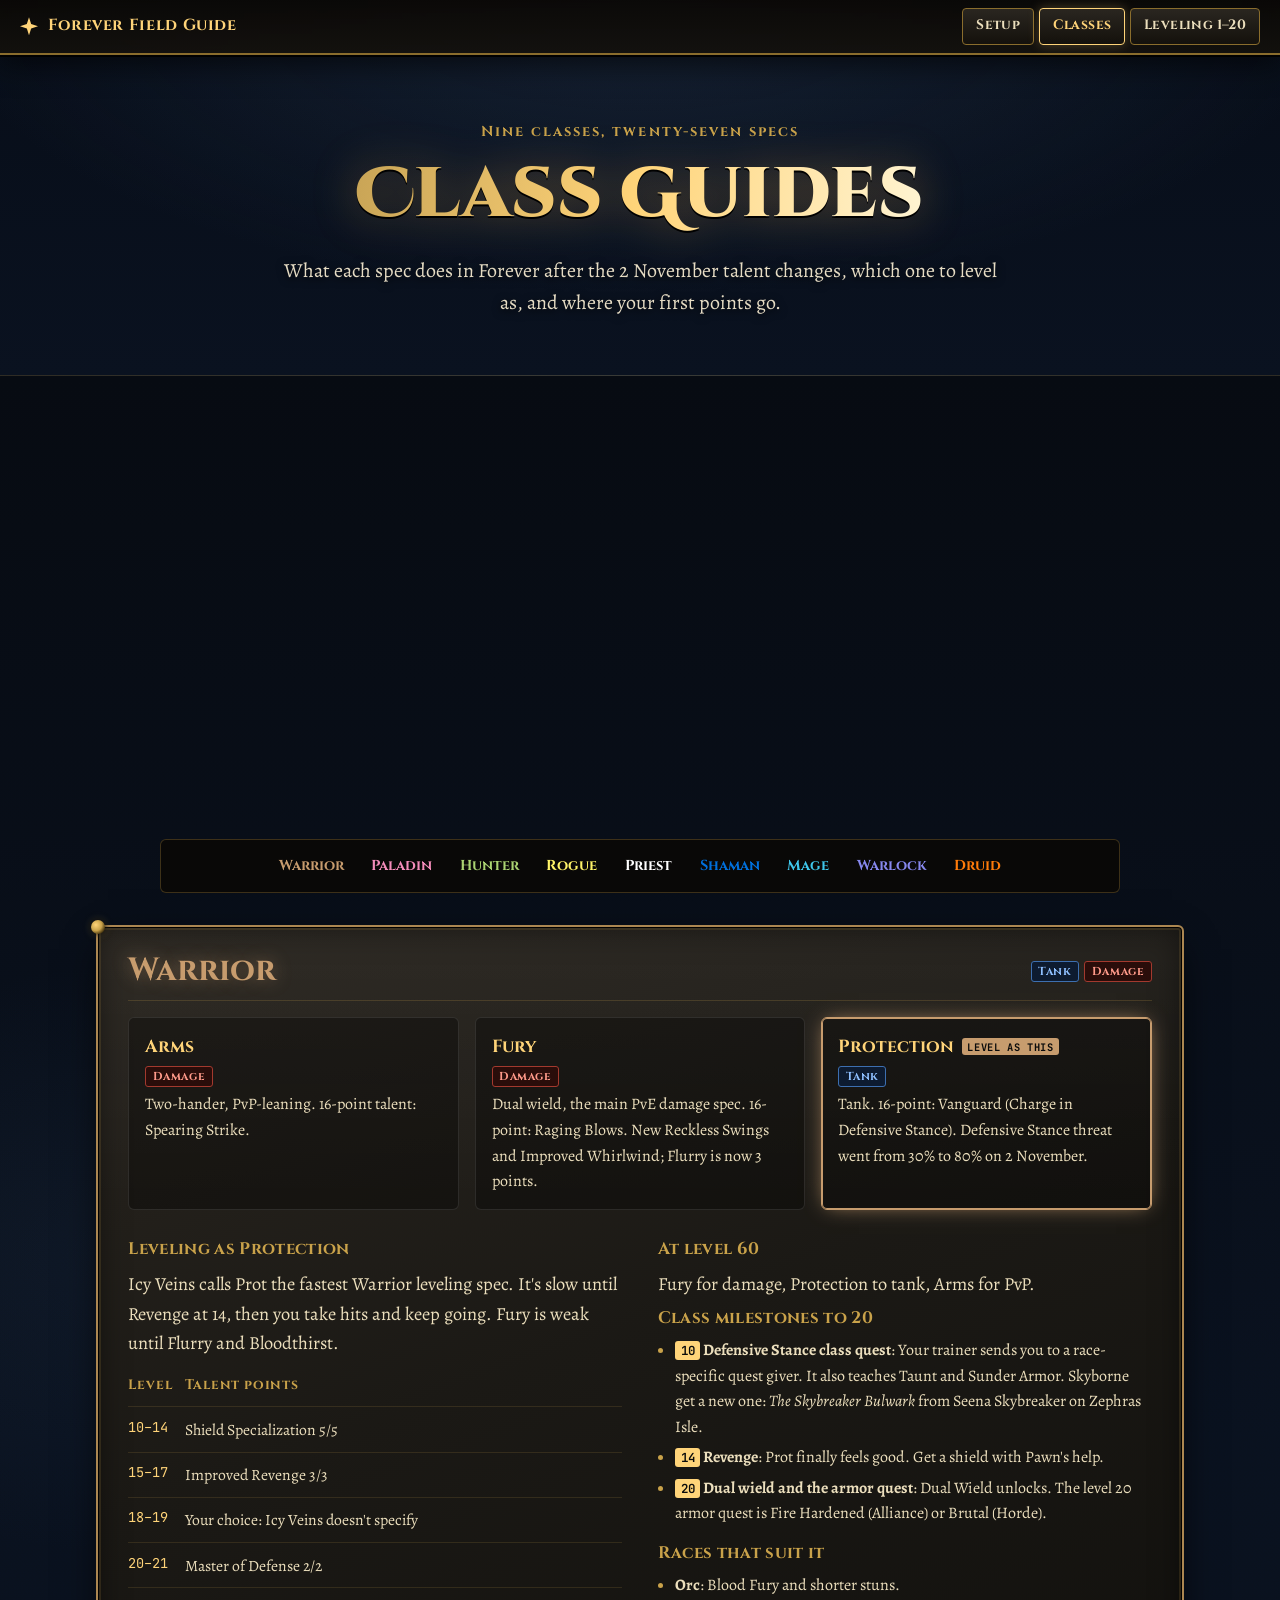
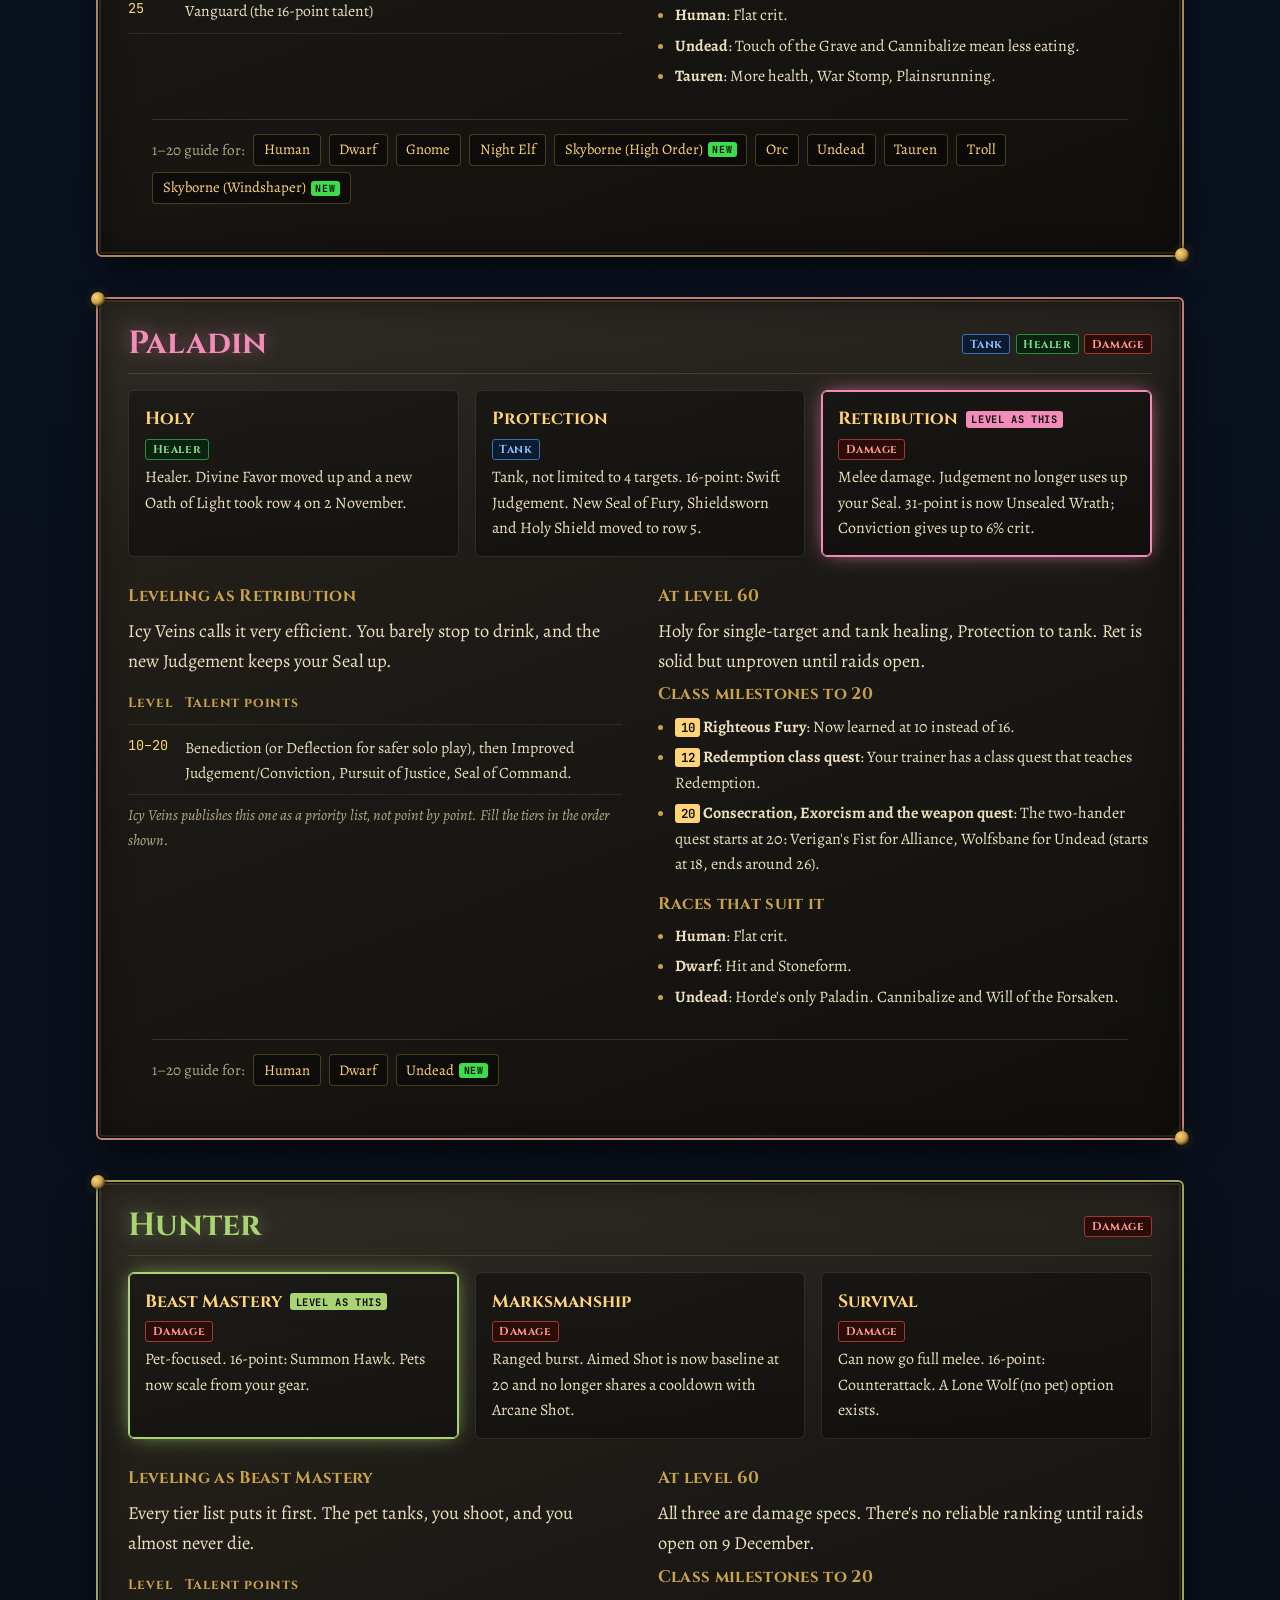
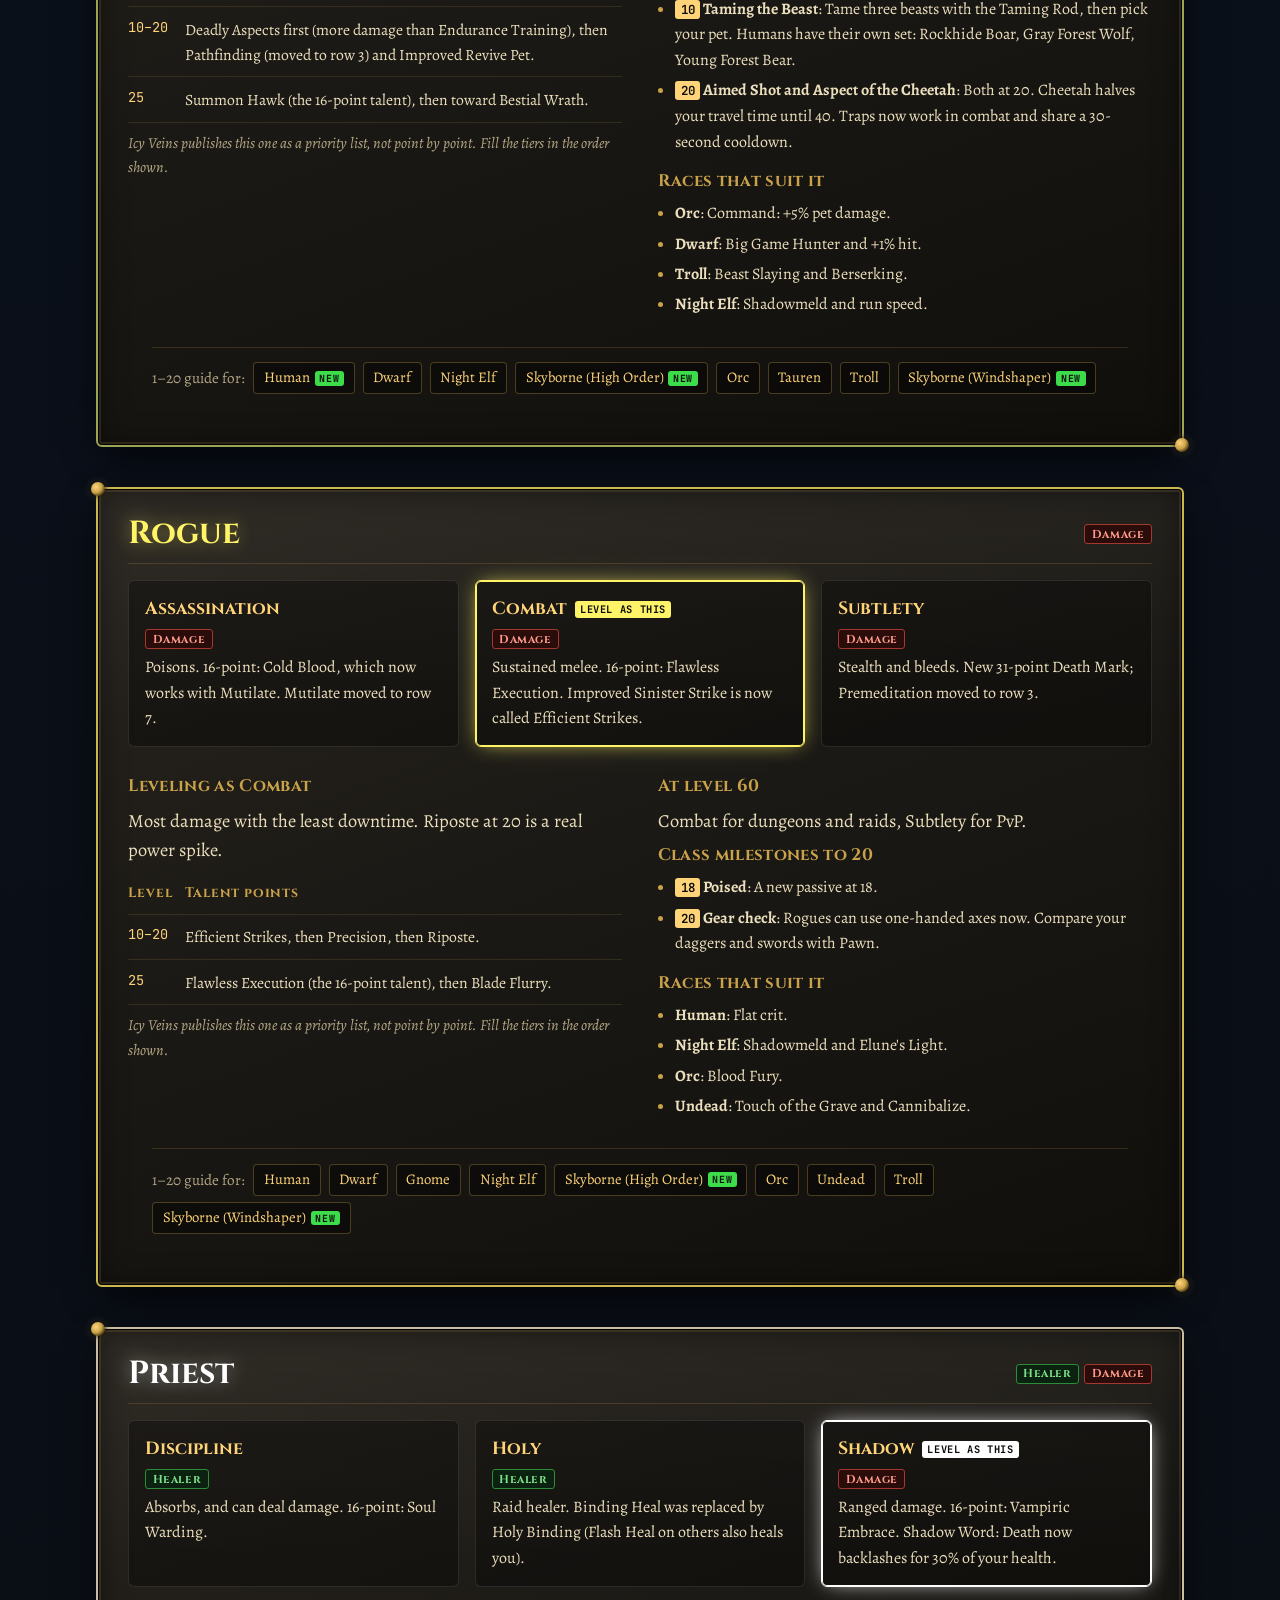
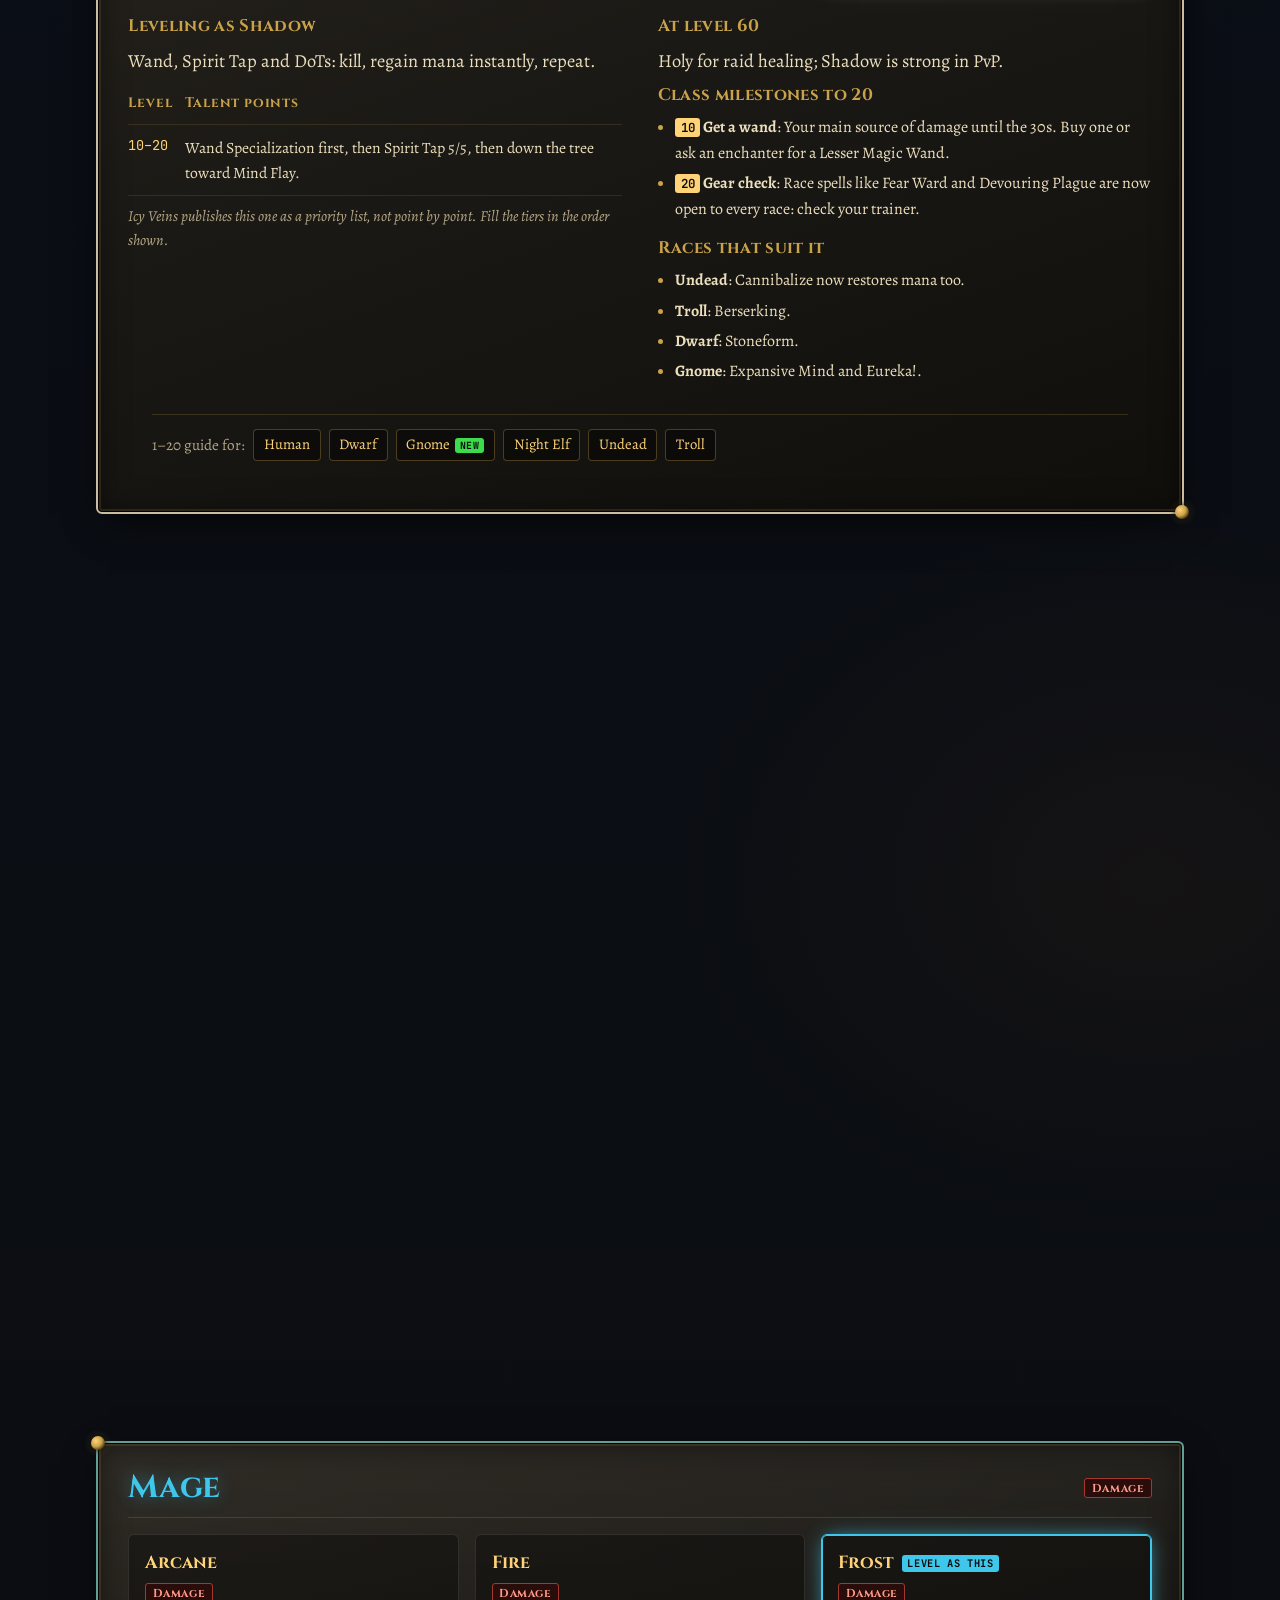
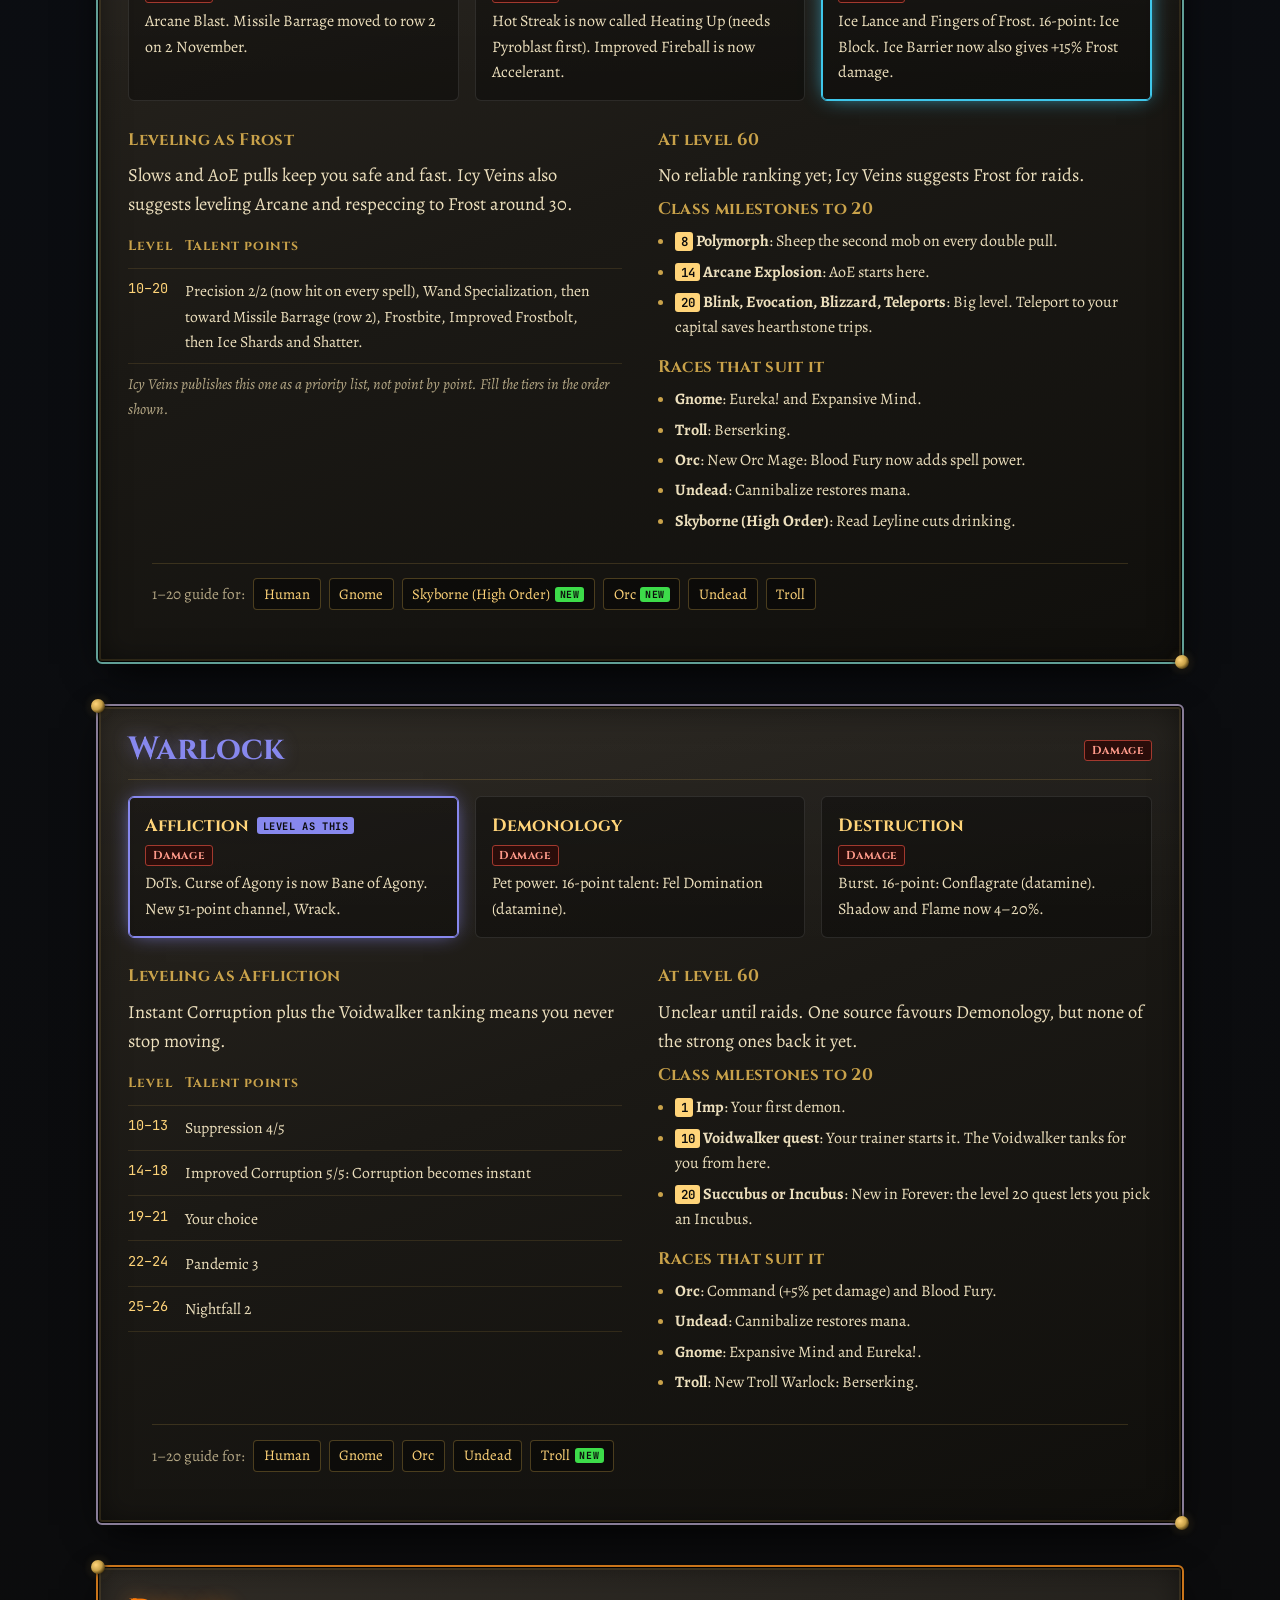
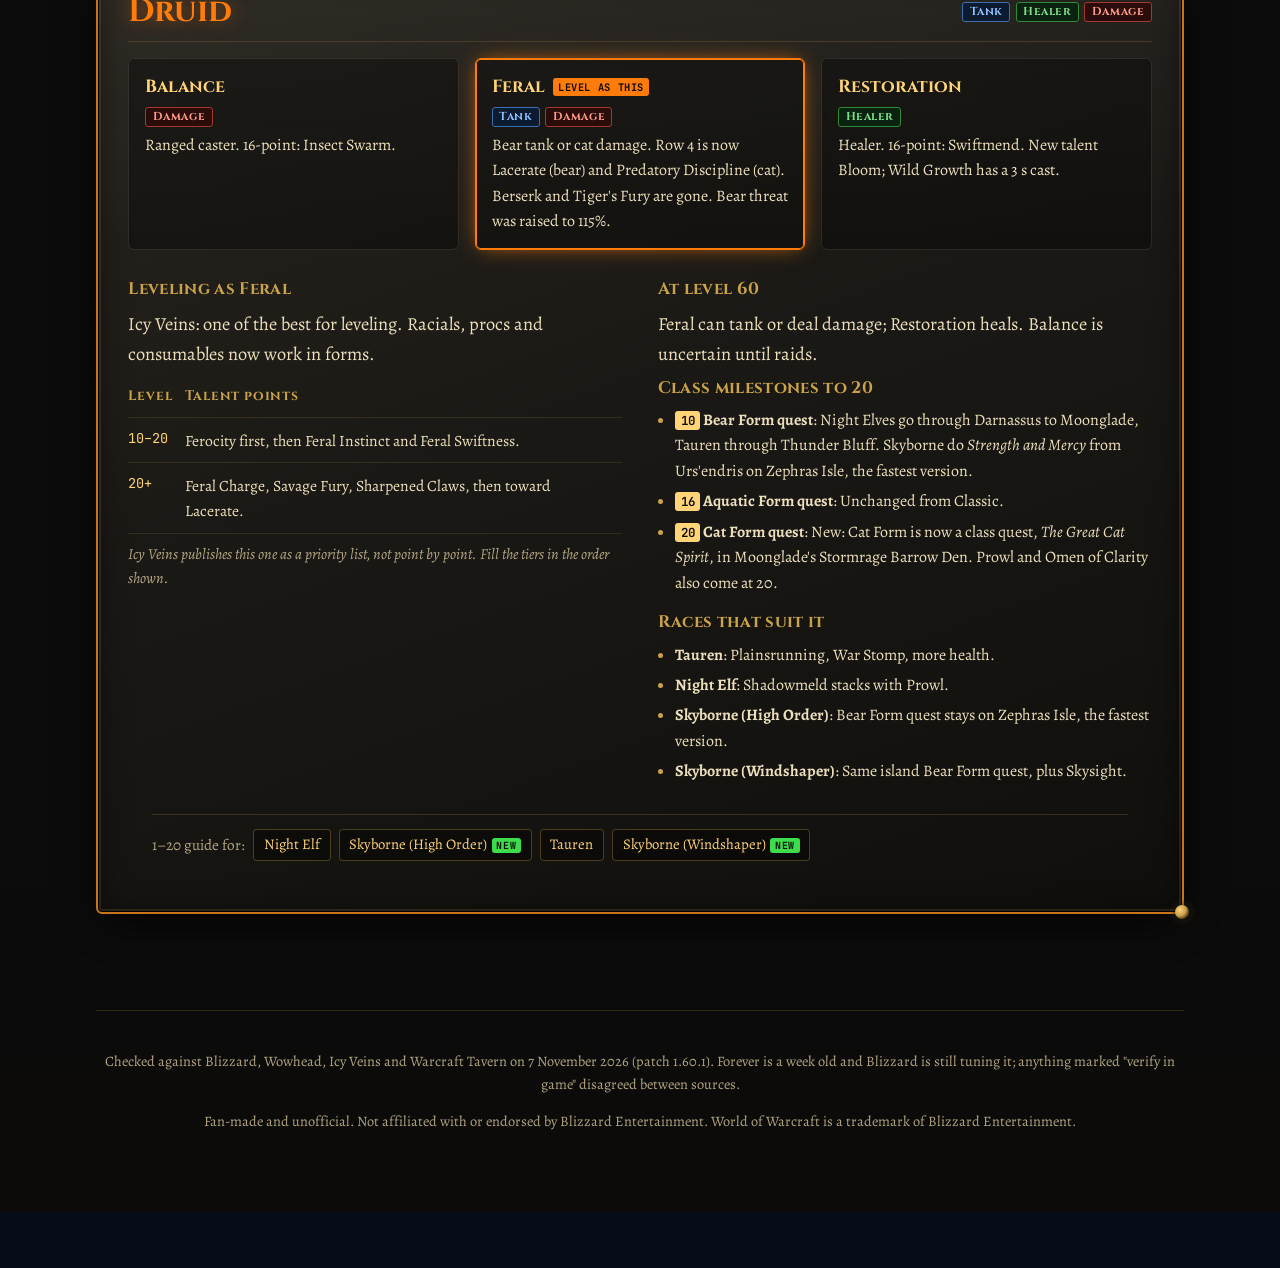
==== classes.html @ 2c43a82f "Add class guides and a 1-20 leveling guide for all 56 race/class combos classes.html: specs, roles, " ====
<!doctype html>
<html lang="en">
<head>
<meta charset="utf-8">
<meta name="viewport" content="width=device-width, initial-scale=1">
<title>Forever Class Guides</title>
<meta name="description" content="Every WoW Forever class: specs and roles, what to level as, talent points for 10-20, and the races that suit it.">
<meta name="theme-color" content="#0a1220">
<link rel="preconnect" href="https://fonts.googleapis.com">
<link rel="preconnect" href="https://fonts.gstatic.com" crossorigin>
<link href="https://fonts.googleapis.com/css2?family=Cinzel:wght@500;700;900&family=Cinzel+Decorative:wght@700;900&family=Alegreya:ital,wght@0,400;0,600;0,800;1,400&family=JetBrains+Mono:wght@400;600&display=swap" rel="stylesheet">
<link rel="stylesheet" href="style.css?v=202611072339">
<link rel="stylesheet" href="pages.css?v=202611072339">
<link rel="icon" href="data:image/svg+xml,%3Csvg xmlns='http://www.w3.org/2000/svg' viewBox='0 0 32 32'%3E%3Cpath d='M16 2l4 10 10 4-10 4-4 10-4-10-10-4 10-4z' fill='%23ffd479'/%3E%3C/svg%3E">
</head>
<body data-page="classes" class="subpage">
<a class="skip" href="#main">Skip to the guide</a>
<nav class="actionbar shown" aria-label="Pages">
  <a href="index.html" class="brand"><span class="brand-star" aria-hidden="true"></span><span class="brand-text">Forever Field Guide</span></a>
  <ul class="pagelinks">
    <li><a href="index.html">Setup</a></li>
    <li><a href="classes.html" aria-current="page">Classes</a></li>
    <li><a href="leveling.html">Leveling 1–20</a></li>
  </ul>
</nav>

<header class="pagehead">
  <p class="hero-kicker">Nine classes, twenty-seven specs</p>
  <h1 class="title"><span class="title-line">Class Guides</span></h1>
  <p class="lede">What each spec does in Forever after the 2 November talent changes, which one to level as, and where your first points go.</p>
</header>
<main id="main">
  <section class="chapter tight">
    <div class="frame explainer" data-reveal>
      <h2>How Forever talents work</h2>
      <ul>
        <li>Three trees, 51 points, first point at 10. The account-wide Legacy perk <strong>Talented</strong> can move that down to level 5 on alts.</li>
        <li>New: every tree has a fourth one-point "gold" talent in row 4, reached with your <strong>16th point</strong> in the tree, at level 25 if you go straight down. It sits alongside the classic 11, 21 and 31-point talents.</li>
        <li>Talents that only boosted a buff are now baseline: Improved Battle Shout, Divine Spirit, Blessing of Kings, Improved Mark of the Wild.</li>
        <li>Respec at your class trainer in a capital. Dual specialization opens at 40.</li>
        <li>Build guides dated before 4 November are stale: Lava Burst, Binding Heal, Piercing Ice, Berserk and Tiger's Fury are gone.</li>
      </ul>
    </div>
    <nav class="class-nav" aria-label="Classes"></nav>
    <div id="class-list"></div>
  </section>

  <footer>
    <p>Checked against Blizzard, Wowhead, Icy Veins and Warcraft Tavern on <span class="updated"></span>. Forever is a week old and Blizzard is still tuning it; anything marked "verify in game" disagreed between sources.</p>
    <p>Fan-made and unofficial. Not affiliated with or endorsed by Blizzard Entertainment. World of Warcraft is a trademark of Blizzard Entertainment.</p>
  </footer>
</main>
<div class="banner" role="status" aria-live="polite"><span class="banner-text"></span></div>
<div class="fct" aria-hidden="true"></div>
<script src="guide-data.js?v=202611072339"></script>
<script src="pages.js?v=202611072339"></script>
</body>
</html>
---- style.css ----
:root {
  --sky-top: #070d18;
  --sky-low: #12233a;
  --stone: #1b1915;
  --stone-hi: #2a2620;
  --stone-lo: #100f0c;
  --gold: #c9a24a;
  --gold-hi: #ffd479;
  --gold-dim: #8a6d2d;
  --parchment: #ecdfbd;
  --parchment-dim: #b3a684;
  --ember: #ff7a2f;
  --blood: #d8453a;
  --q-legendary: #ff8000;
  --q-epic: #b65cff;
  --q-rare: #3d9bff;
  --q-uncommon: #3ddc4a;
  --display: "Cinzel", "Trajan Pro", Georgia, serif;
  --deco: "Cinzel Decorative", "Cinzel", Georgia, serif;
  --serif: "Alegreya", Georgia, serif;
  --mono: "JetBrains Mono", Consolas, monospace;
  color-scheme: dark;
}

* { box-sizing: border-box; }
html { scroll-behavior: smooth; scroll-padding-top: 5rem; }
body {
  margin: 0;
  background: var(--sky-top);
  color: var(--parchment);
  font-family: var(--serif);
  font-size: 1.15rem;
  line-height: 1.6;
  -webkit-font-smoothing: antialiased;
  font-variant-ligatures: no-common-ligatures no-discretionary-ligatures;
  padding-bottom: 3.5rem; /* room for the XP bar */
}
/* faint stone texture over everything below the hero */
main {
  background:
    radial-gradient(900px 500px at 15% 10%, #2b3f5a33, transparent 60%),
    radial-gradient(800px 600px at 90% 60%, #5a3a1a22, transparent 60%),
    linear-gradient(180deg, #070b12 0%, #0a1220 12%, #0a0f18 40%, #0c0b0a 100%);
  position: relative;
}
main::before {
  content: ""; position: absolute; inset: 0; pointer-events: none; opacity: .5;
  background-image: url("data:image/svg+xml,%3Csvg xmlns='http://www.w3.org/2000/svg' width='160' height='160'%3E%3Cfilter id='n'%3E%3CfeTurbulence type='fractalNoise' baseFrequency='.9' numOctaves='2' stitchTiles='stitch'/%3E%3CfeColorMatrix values='0 0 0 0 0  0 0 0 0 0  0 0 0 0 0  0 0 0 .06 0'/%3E%3C/filter%3E%3Crect width='160' height='160' filter='url(%23n)'/%3E%3C/svg%3E");
}

a { color: var(--gold-hi); text-underline-offset: 3px; }
a:hover { color: #fff1c2; }
:focus-visible { outline: 2px solid var(--gold-hi); outline-offset: 3px; border-radius: 3px; }
.skip { position: absolute; left: -999px; top: 0; background: var(--gold-hi); color: #000; padding: .5rem 1rem; z-index: 100; }
.skip:focus { left: 1rem; top: 1rem; }

code {
  font-family: var(--mono); font-size: .82em;
  background: #00000055; color: var(--gold-hi);
  border: 1px solid #c9a24a33;
  padding: .06em .38em; border-radius: 3px;
}

/* ---------- Ornate frame (stone panel, gold trim, corner studs) ---------- */
.frame {
  position: relative;
  background:
    linear-gradient(180deg, #ffffff08, transparent 30%),
    linear-gradient(160deg, var(--stone-hi), var(--stone) 45%, var(--stone-lo));
  border: 2px solid var(--gold-dim);
  border-radius: 6px;
  box-shadow:
    inset 0 0 0 1px #000,
    inset 0 0 0 3px #c9a24a26,
    inset 0 2px 30px #00000080,
    0 12px 40px -12px #000;
}
.frame::before, .frame::after {
  content: ""; position: absolute; width: 14px; height: 14px; pointer-events: none;
  background: radial-gradient(circle at 35% 35%, var(--gold-hi), var(--gold) 45%, #4a3810 75%);
  border-radius: 50%;
  box-shadow: 0 0 6px #000, 0 0 10px #ffd47944;
}
.frame::before { top: -7px; left: -7px; }
.frame::after { bottom: -7px; right: -7px; }

/* ---------- Action bar ---------- */
.actionbar {
  position: fixed; top: 0; left: 0; right: 0; z-index: 50;
  display: flex; align-items: center; justify-content: space-between; gap: 1rem;
  padding: .5rem 1.25rem;
  background: linear-gradient(180deg, #0a0806f0, #14110ce6);
  border-bottom: 2px solid var(--gold-dim);
  box-shadow: 0 2px 0 #000, 0 8px 30px #000a;
  backdrop-filter: blur(6px);
  transform: translateY(-110%);
  transition: transform .45s cubic-bezier(.2,.8,.2,1);
}
.actionbar.shown { transform: none; }
.brand { display: flex; align-items: center; gap: .6rem; text-decoration: none; color: var(--gold-hi); font-family: var(--display); font-weight: 700; letter-spacing: .04em; font-size: 1rem; }
.brand-star { width: 18px; height: 18px; background: var(--gold-hi); clip-path: polygon(50% 0, 62% 38%, 100% 50%, 62% 62%, 50% 100%, 38% 62%, 0 50%, 38% 38%); animation: spin 8s linear infinite; filter: drop-shadow(0 0 6px var(--gold-hi)); }
.actionbar ol { display: flex; gap: .35rem; list-style: none; margin: 0; padding: 0; }
.actionbar li a {
  position: relative; display: flex; flex-direction: column; align-items: center; justify-content: flex-end;
  width: 4.4rem; height: 2.9rem; padding-bottom: .3rem;
  text-decoration: none; color: var(--parchment); font-family: var(--display); font-size: .7rem; font-weight: 700; letter-spacing: .03em;
  background: radial-gradient(circle at 50% 30%, #3a332a, #15120e 75%);
  border: 1px solid #000; outline: 1px solid var(--gold-dim); outline-offset: -3px;
  border-radius: 4px;
  box-shadow: inset 0 0 12px #000;
  transition: transform .12s, box-shadow .2s, color .2s;
}
.actionbar li a kbd { position: absolute; top: 2px; right: 5px; font: 600 .7rem var(--mono); color: #fff; text-shadow: 0 0 3px #000, 0 0 3px #000; }
.actionbar li a:hover { color: var(--gold-hi); box-shadow: inset 0 0 12px #000, 0 0 12px #ffd47966; }
.actionbar li a:active { transform: scale(.94); }
.actionbar li a.active { color: var(--gold-hi); outline-color: var(--gold-hi); box-shadow: inset 0 0 14px #ffd47944, 0 0 14px #ffd47955; }
.actionbar li a.pressed { animation: press .35s; }
@keyframes press { 0% { box-shadow: inset 0 0 30px #ffd479cc, 0 0 20px #ffd479; } 100% { box-shadow: inset 0 0 12px #000; } }

/* ---------- Hero ---------- */
.hero {
  position: relative; min-height: 100vh; overflow: hidden;
  display: grid; place-items: center;
  padding: 6rem 1.5rem 9rem;
  background: linear-gradient(180deg, var(--sky-top) 0%, #0d1a2e 45%, var(--sky-low) 75%, #1d2a3a 100%);
  isolation: isolate;
}
.sky { position: absolute; inset: 0; width: 100%; height: 100%; z-index: -3; }
.ridge { position: absolute; left: -2%; width: 104%; bottom: 0; z-index: -2; will-change: transform; }
.ridge-far { height: 42vh; fill: #16253a; }
.ridge-mid { height: 32vh; fill: #0f1a2a; }
.ridge-near { height: 20vh; fill: #070b12; }
.mist {
  position: absolute; left: -50%; width: 200%; height: 22vh; z-index: -2; pointer-events: none;
  background: radial-gradient(ellipse at center, #9fb6d022 0%, transparent 65%);
  filter: blur(8px);
}
.mist-a { bottom: 18vh; animation: drift 38s linear infinite; }
.mist-b { bottom: 8vh; opacity: .8; animation: drift 55s linear infinite reverse; }
@keyframes drift { from { transform: translateX(-12%); } to { transform: translateX(12%); } }

.hero-inner { width: min(46rem, 100%); position: relative; z-index: 1; }
.hero-kicker {
  font-family: var(--display); font-weight: 700; letter-spacing: .14em; font-size: .9rem;
  color: var(--gold); margin: 0 0 1rem; text-align: center;
  animation: rise 1s .1s both;
}
.title {
  font-variant-ligatures: none;
  font-family: var(--deco); font-weight: 900;
  font-size: clamp(2.6rem, 7.2vw, 5.2rem); line-height: 1.02; text-align: center;
  margin: 0 0 1.5rem;
  letter-spacing: .01em;
}
.title-line {
  display: block;
  background: linear-gradient(100deg, #8a6d2d 0%, #ffd479 20%, #fff6d8 30%, #ffd479 40%, #c9a24a 60%, #ffd479 80%, #8a6d2d 100%);
  background-size: 250% 100%;
  -webkit-background-clip: text; background-clip: text; color: transparent;
  filter: drop-shadow(0 2px 0 #000) drop-shadow(0 0 22px #ffb84a55);
  animation: rise 1.1s cubic-bezier(.2,.8,.2,1) both, shimmer 6s 1.2s linear infinite;
}
.title-line + .title-line { animation-delay: .25s, 1.45s; font-size: .62em; margin-top: .3em; }
@keyframes shimmer { from { background-position: 100% 0; } to { background-position: -150% 0; } }
@keyframes rise { from { opacity: 0; transform: translateY(24px); filter: blur(6px); } to { opacity: 1; transform: none; } }

.lede { font-size: 1.25rem; text-align: center; margin: 0 auto 2.25rem; max-width: 36em; color: #e6dcc4; text-shadow: 0 2px 8px #000; animation: rise 1s .5s both; }
.fineprint { font-size: .92rem; color: var(--parchment-dim); text-align: center; margin-top: 1.25rem; text-shadow: 0 1px 4px #000; animation: rise 1s .9s both; }

/* chat frame console */
.chatframe {
  padding: 0 0 .5rem; animation: rise 1s .7s both;
  background: linear-gradient(180deg, #000000cc, #0a0806e6);
  backdrop-filter: blur(3px);
}
.chat-tabs { display: flex; gap: 2px; padding: 0 .75rem; transform: translateY(-100%); position: absolute; top: 0; left: 0; }
.chat-tab {
  font-family: var(--display); font-weight: 700; font-size: .8rem; color: var(--parchment-dim);
  padding: .3rem .9rem; background: #120f0bdd; border: 1px solid var(--gold-dim); border-bottom: 0; border-radius: 6px 6px 0 0;
}
.chat-tab.active { color: var(--gold-hi); background: #1e1a14; }
.chat-hint { margin: 0; padding: .7rem 1.1rem .4rem; font-size: .9rem; color: #9fd0ff; font-style: italic; }
.lines { list-style: none; margin: 0; padding: 0 0 .25rem; }
.line {
  position: relative; display: flex; justify-content: flex-start; align-items: center; gap: .5rem;
  width: 100%; text-align: left; cursor: pointer;
  background: transparent; border: 0; color: #ffe7a8;
  font: .93rem/1.35 var(--mono); padding: .33rem 1.1rem;
  transition: background .15s, color .15s, padding-left .2s;
}
.line::before { content: "[Console]:"; color: #ff9a4a; }
.line::after { content: "click to copy"; margin-left: auto; font-size: .72rem; color: var(--parchment-dim); opacity: 0; transition: opacity .15s; white-space: nowrap; }
.line:hover, .line:focus-visible { background: linear-gradient(90deg, #ffd47922, transparent); padding-left: 1.4rem; }
.line:hover::after, .line:focus-visible::after { opacity: 1; }
.line.done { color: var(--q-uncommon); }
.line.done::after { content: "✓ copied"; color: var(--q-uncommon); opacity: 1; }

.scroll-cue { position: absolute; bottom: 4.5rem; left: 50%; transform: translateX(-50%); width: 28px; height: 44px; border: 2px solid var(--gold); border-radius: 14px; z-index: 2; }
.scroll-cue span { position: absolute; top: 8px; left: 50%; width: 4px; height: 8px; margin-left: -2px; border-radius: 2px; background: var(--gold-hi); animation: cue 1.6s infinite; }
@keyframes cue { 0% { opacity: 0; transform: translateY(0); } 40% { opacity: 1; } 100% { opacity: 0; transform: translateY(14px); } }

/* ---------- Chapters ---------- */
.chapter { width: min(68rem, 100% - 3rem); margin: 0 auto; padding: 7rem 0 0; position: relative; }
.chapter-head { text-align: center; margin-bottom: 3rem; }
.chapter-num {
  font-family: var(--deco); font-weight: 900; font-size: 1.2rem; color: var(--gold);
  margin: 0 auto .5rem; width: 3.2rem; height: 3.2rem; display: grid; place-items: center;
  position: relative; isolation: isolate; line-height: 1;
}
.chapter-num::before {
  content: ""; position: absolute; inset: 0; z-index: -1; transform: rotate(45deg);
  border: 2px solid var(--gold-dim); background: #0d0b08;
  box-shadow: 0 0 20px #ffd47922, inset 0 0 10px #000;
}
.chapter h2 {
  font-family: var(--display); font-weight: 900; font-size: clamp(2rem, 4.5vw, 3.1rem); line-height: 1.1;
  margin: 1.4rem 0 .75rem;
  background: linear-gradient(180deg, #fff3c9, var(--gold-hi) 45%, var(--gold) 100%);
  -webkit-background-clip: text; background-clip: text; color: transparent;
  filter: drop-shadow(0 2px 0 #000) drop-shadow(0 0 16px #ffb84a40);
}
.chapter h2::after { /* ornamental divider */
  content: ""; display: block; margin: .9rem auto 0; width: min(26rem, 80%); height: 14px;
  background:
    radial-gradient(circle, var(--gold-hi) 0 3px, transparent 4px) center/14px 14px no-repeat,
    linear-gradient(90deg, transparent, var(--gold) 40%, transparent 50%, var(--gold) 60%, transparent) center/100% 1px no-repeat;
  -webkit-text-fill-color: initial;
}
.chapter-sub { max-width: 40em; margin: 0 auto; color: var(--parchment-dim); font-size: 1.1rem; }

h3 { font-family: var(--display); font-weight: 700; letter-spacing: .02em; }

/* Scroll reveal */
[data-reveal] { opacity: 0; transform: translateY(30px) scale(.98); transition: opacity .7s ease, transform .7s cubic-bezier(.2,.8,.2,1); }
[data-reveal].in { opacity: 1; transform: none; }

/* ---------- Quest log ---------- */
.questlog { list-style: none; padding: 0; margin: 0 auto; max-width: 52rem; display: grid; gap: 1.75rem; }
.quest { padding: 1.6rem 1.9rem 1.5rem; }
.quest h3 { display: flex; align-items: center; gap: .8rem; font-size: 1.35rem; margin: 0 0 .6rem; color: var(--gold-hi); text-shadow: 0 0 12px #ffd47955; }
.q-mark {
  flex: none; width: 2rem; height: 2rem; display: grid; place-items: center;
  font-family: var(--deco); font-weight: 900; font-size: 1.5rem; color: #ffde3b;
  text-shadow: 0 0 2px #000, 0 0 12px #ffde3b, 0 2px 0 #7a5a00;
  animation: bob 2.4s ease-in-out infinite;
}
.q-mark.optional { color: #9fd0ff; text-shadow: 0 0 2px #000, 0 0 12px #6fb7ff; }
@keyframes bob { 0%, 100% { transform: translateY(0); } 50% { transform: translateY(-4px); } }
.quest p { margin: .5rem 0; max-width: 46em; }
.reward { margin-top: 1rem !important; font-family: var(--display); font-weight: 700; font-size: .95rem; color: var(--parchment-dim); }
.reward span { color: var(--q-uncommon); font-family: var(--serif); font-weight: 600; font-size: 1.05rem; text-shadow: 0 0 10px #3ddc4a55; }

table { width: 100%; border-collapse: collapse; margin: 1rem 0; font-size: 1rem; }
th, td { text-align: left; vertical-align: top; padding: .6rem .8rem .6rem 0; border-bottom: 1px solid #c9a24a26; }
thead th { font-family: var(--display); font-size: .85rem; letter-spacing: .06em; color: var(--gold); }
tbody tr { transition: background .2s; }
tbody tr:hover { background: linear-gradient(90deg, #ffd4790f, transparent); }
.cvars td:first-child { white-space: nowrap; width: 1%; padding-right: 1.4rem; }

.dials { display: flex; flex-wrap: wrap; gap: 1rem; margin: 1rem 0; }
.dials div { flex: 1 1 8rem; display: flex; flex-direction: column-reverse; align-items: center; padding: .9rem 1rem; background: #00000055; border: 1px solid #c9a24a44; border-radius: 6px; }
.dials dt { font-family: var(--display); font-size: .85rem; color: var(--parchment-dim); letter-spacing: .05em; }
.dials dd { margin: 0; display: flex; align-items: center; gap: .5rem; font-family: var(--display); font-weight: 900; font-size: 1.9rem; color: var(--gold-hi); text-shadow: 0 0 14px #ffd47977; }
.gem { width: .7rem; height: .7rem; transform: rotate(45deg); background: linear-gradient(135deg, #b8f0ff, #3d9bff 60%, #123a7a); box-shadow: 0 0 10px #3d9bff; }

/* ---------- Cursed items ---------- */
.cursed { display: grid; grid-template-columns: repeat(auto-fit, minmax(15rem, 1fr)); gap: 1.5rem; }
.curse { padding: 1.4rem 1.5rem; border-color: #6b2018; }
.curse::before, .curse::after { background: radial-gradient(circle at 35% 35%, #ff9a7a, var(--blood) 45%, #3a0a06 75%); box-shadow: 0 0 10px #d8453a88; }
.curse h3 { margin: 0 0 .5rem; color: #ff6a55; font-size: 1.2rem; text-shadow: 0 0 14px #d8453a88; display: flex; align-items: center; gap: .55rem; }
.curse h3::before { content: "✕"; font-family: var(--mono); font-size: .9em; color: #fff; background: var(--blood); width: 1.5rem; height: 1.5rem; display: grid; place-items: center; border-radius: 50%; box-shadow: 0 0 12px var(--blood); flex: none; }
.curse p { margin: 0; font-size: 1.02rem; }
.curse:hover { animation: curse-shake .4s; box-shadow: inset 0 0 0 1px #000, inset 0 0 30px #d8453a33, 0 0 30px #d8453a44; }
@keyframes curse-shake { 0%,100% { transform: none; } 25% { transform: translateX(-3px) rotate(-.4deg); } 75% { transform: translateX(3px) rotate(.4deg); } }

/* ---------- Quest book checklist ---------- */
.questbook { max-width: 52rem; margin: 0 auto; padding: 1.5rem 1.9rem 1rem; background: linear-gradient(180deg, #e9dab3, #d9c597 60%, #c9b07a); color: #2b1d0c; border-color: #6b4f1a; }
.questbook::before, .questbook::after { background: radial-gradient(circle at 35% 35%, #fff2c0, #a37a2a 55%, #3a2a08 80%); }
.questbook code { background: #2b1d0c14; color: #5a2a00; border-color: #6b4f1a55; }
.questbook-head { display: flex; justify-content: space-between; align-items: baseline; flex-wrap: wrap; gap: .5rem; border-bottom: 2px solid #6b4f1a55; padding-bottom: .6rem; }
.questbook-head h3 { margin: 0; font-size: 1.35rem; color: #4a2a00; }
.tally { margin: 0; font-family: var(--display); font-weight: 700; color: #6b4f1a; }
.tally-n { display: inline-block; color: #2a6a10; font-size: 1.25rem; }
.tally-n.bump { animation: bump .45s; }
@keyframes bump { 40% { transform: scale(1.5); color: #0a8a00; } }
.checklist { list-style: none; padding: 0; margin: .25rem 0 0; }
.checklist li { border-bottom: 1px dashed #6b4f1a44; }
.checklist li:last-child { border-bottom: 0; }
.checklist label { display: flex; gap: .9rem; align-items: flex-start; padding: .75rem 0; cursor: pointer; }
.checklist input {
  appearance: none; flex: none; width: 1.35rem; height: 1.35rem; margin-top: .22rem;
  border: 2px solid #6b4f1a; border-radius: 3px; background: #fff8e044; cursor: pointer; display: grid; place-items: center;
  transition: transform .15s;
}
.checklist input:hover { transform: scale(1.1); }
.checklist input:checked { background: #2a6a10; border-color: #2a6a10; animation: pop .35s; }
.checklist input:checked::after { content: ""; width: .35rem; height: .7rem; border: solid #fff; border-width: 0 3px 3px 0; transform: translateY(-1px) rotate(45deg); }
.checklist input:checked + span { color: #6b5a3a; text-decoration: line-through; text-decoration-color: #6b4f1a88; }
@keyframes pop { 50% { transform: scale(1.35); } }

/* ---------- Loot cards (item tooltips) ---------- */
.loot { display: grid; grid-template-columns: repeat(auto-fill, minmax(17rem, 1fr)); gap: 1.4rem; perspective: 900px; }
.item {
  --q: var(--q-uncommon);
  position: relative; padding: 1.1rem 1.25rem 1rem;
  background: linear-gradient(180deg, #0a0f1cf2, #05070ef2);
  border: 1px solid #ffffff30; border-radius: 6px;
  box-shadow: inset 0 0 0 1px #000, 0 10px 30px -10px #000;
  transition: transform .25s cubic-bezier(.2,.8,.2,1), box-shadow .25s, border-color .25s;
  transform-style: preserve-3d;
}
.item.legendary { --q: var(--q-legendary); }
.item.epic { --q: var(--q-epic); }
.item.rare { --q: var(--q-rare); }
.item h3 { margin: 0 0 .15rem; font-size: 1.2rem; color: var(--q); text-shadow: 0 0 12px color-mix(in srgb, var(--q) 50%, transparent); }
.item-meta { margin: 0 0 .55rem; font-size: .88rem; color: #fff; }
.item p { margin: .35rem 0; font-size: 1rem; }
.item-use { color: var(--q-uncommon); }
.item-use code { color: var(--q-uncommon); border-color: #3ddc4a44; }
.item-flavor { color: #ffd100; font-style: italic; }
.item:hover { border-color: var(--q); box-shadow: inset 0 0 0 1px #000, 0 0 0 1px var(--q), 0 0 34px -4px var(--q), 0 18px 40px -12px #000; }
.item::after { /* sheen sweep */
  content: ""; position: absolute; inset: 0; border-radius: 6px; pointer-events: none;
  background: linear-gradient(115deg, transparent 35%, #ffffff18 50%, transparent 65%);
  background-size: 250% 100%; background-position: 120% 0; transition: background-position .8s;
}
.item:hover::after { background-position: -40% 0; }
.item.legendary { animation: legend 3s ease-in-out infinite; }
@keyframes legend { 50% { box-shadow: inset 0 0 0 1px #000, 0 0 26px -6px var(--q-legendary), 0 10px 30px -10px #000; } }

.install { margin: 2.5rem auto 0; max-width: 52rem; padding: 1.5rem 1.9rem; }
.install h3 { margin: 0 0 .5rem; color: var(--gold-hi); }
.cmd { display: flex; gap: .75rem; align-items: stretch; margin: 1rem 0; }
.cmd pre { flex: 1; min-width: 0; margin: 0; padding: .8rem 1rem; background: #000a; border: 1px solid #c9a24a44; border-radius: 4px; overflow-x: auto; font-family: var(--mono); font-size: .85rem; color: var(--gold-hi); }
.cmd pre code { background: none; border: 0; padding: 0; font-size: 1em; }
.btn {
  font: 700 .9rem var(--display); letter-spacing: .05em; cursor: pointer; flex: none;
  color: #fff4cf; padding: .6rem 1.2rem; border-radius: 4px;
  background: linear-gradient(180deg, #b0281c, #6e1109);
  border: 1px solid #000; outline: 1px solid var(--gold); outline-offset: -3px;
  text-shadow: 0 1px 0 #000; box-shadow: 0 3px 0 #2a0703, 0 0 14px #b0281c55;
  transition: filter .15s, transform .1s;
}
.btn:hover { filter: brightness(1.2); }
.btn:active { transform: translateY(2px); box-shadow: 0 1px 0 #2a0703; }

.later { display: grid; grid-template-columns: repeat(auto-fit, minmax(18rem, 1fr)); gap: 2rem; max-width: 52rem; margin: 2.5rem auto 0; }
.later h3 { color: var(--gold); margin: 0 0 .5rem; }
.later ul { margin: 0; padding-left: 1.2rem; }
.later li { margin-bottom: .35rem; }
.later li::marker { color: var(--gold); }

.upcoming { list-style: none; padding: 0; margin: 0 auto; max-width: 60rem; display: grid; grid-template-columns: repeat(auto-fit, minmax(15rem, 1fr)); gap: 1.4rem; }
.upcoming li { padding: 1.3rem 1.4rem; text-align: center; }
.upcoming h3 { margin: 0 0 .35rem; color: var(--gold-hi); }
.upcoming p { margin: 0; color: var(--parchment-dim); }
.upcoming li { filter: grayscale(.4); }
.upcoming li:hover { filter: none; }

.sources { max-width: 46rem; margin: 0 auto; padding-left: 1.2rem; font-size: 1rem; columns: 2 20rem; column-gap: 2.5rem; }
.sources li { margin-bottom: .4rem; break-inside: avoid; }
.sources li::marker { color: var(--gold); }

footer { width: min(68rem, 100% - 3rem); margin: 6rem auto 0; padding: 1.5rem 0 2rem; border-top: 1px solid #c9a24a33; font-size: .9rem; color: var(--parchment-dim); text-align: center; }

/* ---------- XP bar ---------- */
.xpbar {
  position: fixed; left: 0; right: 0; bottom: 0; z-index: 60;
  display: flex; align-items: center; gap: .9rem; padding: .45rem 1rem;
  background: linear-gradient(180deg, #14110c, #070605);
  border-top: 2px solid var(--gold-dim); box-shadow: 0 -6px 24px #000c;
  font-family: var(--display); font-weight: 700; font-size: .85rem; color: var(--parchment);
}
.xp-level b { color: var(--gold-hi); font-size: 1.05rem; display: inline-block; }
.xp-level b.bump { animation: bump .6s; }
.xp-track { position: relative; flex: 1; height: 14px; background: #000; border: 1px solid #000; outline: 1px solid var(--gold-dim); border-radius: 2px; overflow: hidden; }
.xp-fill {
  height: 100%; width: 0%;
  background: linear-gradient(180deg, #e7a6ff, #9b3ad6 50%, #5a1a8a);
  box-shadow: 0 0 12px #b65cff;
  transition: width .8s cubic-bezier(.2,.8,.2,1);
  position: relative;
}
.xp-fill::after { content: ""; position: absolute; inset: 0; background: linear-gradient(90deg, transparent, #ffffff55, transparent); background-size: 40% 100%; background-repeat: no-repeat; animation: xp-sheen 2.5s linear infinite; }
@keyframes xp-sheen { from { background-position: -40% 0; } to { background-position: 140% 0; } }
.xp-ticks { position: absolute; inset: 0; background: repeating-linear-gradient(90deg, transparent 0 calc(5% - 1px), #000a calc(5% - 1px) 5%); pointer-events: none; }
.xp-text { color: var(--parchment-dim); min-width: 6.5rem; text-align: right; }

/* ---------- Banner (quest complete / level up) ---------- */
.banner {
  position: fixed; top: 22%; left: 50%; z-index: 80; pointer-events: none;
  transform: translate(-50%, -50%) scale(.6); opacity: 0;
  text-align: center;
}
.banner-text {
  display: block; font-family: var(--deco); font-weight: 900; font-size: clamp(1.8rem, 5vw, 3.4rem); white-space: nowrap;
  background: linear-gradient(180deg, #fffbe8, #ffd479 50%, #b8862a);
  -webkit-background-clip: text; background-clip: text; color: transparent;
  filter: drop-shadow(0 3px 0 #000) drop-shadow(0 0 24px #ffb84acc);
}
.banner::before { /* light rays */
  content: ""; position: absolute; left: 50%; top: 50%; width: 46rem; height: 46rem; margin: -23rem 0 0 -23rem; z-index: -1;
  background: repeating-conic-gradient(from 0deg, #ffd47922 0 6deg, transparent 6deg 18deg);
  -webkit-mask: radial-gradient(circle, #000 0, transparent 60%); mask: radial-gradient(circle, #000 0, transparent 60%);
  animation: spin 14s linear infinite;
}
.banner.show { animation: banner 2.6s cubic-bezier(.2,.8,.2,1) forwards; }
@keyframes banner {
  0% { opacity: 0; transform: translate(-50%, -50%) scale(.5); }
  12% { opacity: 1; transform: translate(-50%, -50%) scale(1.08); }
  20% { transform: translate(-50%, -50%) scale(1); }
  80% { opacity: 1; }
  100% { opacity: 0; transform: translate(-50%, -60%) scale(1); }
}
@keyframes spin { to { transform: rotate(360deg); } }

/* ---------- Floating combat text + sparks ---------- */
.fct { position: fixed; inset: 0; pointer-events: none; z-index: 90; overflow: hidden; }
.fct-text {
  position: absolute; font-family: var(--display); font-weight: 900; font-size: 1.4rem; white-space: nowrap;
  color: var(--gold-hi); text-shadow: 0 2px 0 #000, 0 0 10px #ffb84a;
  animation: fct 1.3s cubic-bezier(.2,.8,.2,1) forwards;
}
.fct-text.xp { color: #e7a6ff; text-shadow: 0 2px 0 #000, 0 0 10px #b65cff; font-size: 1.1rem; }
@keyframes fct { 0% { opacity: 0; transform: translate(-50%, 0) scale(.6); } 15% { opacity: 1; transform: translate(-50%, -12px) scale(1.15); } 100% { opacity: 0; transform: translate(-50%, -90px) scale(1); } }
.spark { position: absolute; width: 5px; height: 5px; border-radius: 50%; background: var(--gold-hi); box-shadow: 0 0 8px var(--gold-hi), 0 0 2px #fff; }

/* ---------- Narrow screens ---------- */
@media (max-width: 760px) {
  body { font-size: 1.05rem; }
  .actionbar { padding: .4rem .5rem; }
  .brand-text { display: none; }
  .actionbar ol { gap: .2rem; }
  .actionbar li a { width: 3.2rem; height: 2.5rem; font-size: .58rem; }
  .hero { padding: 5rem 1rem 8rem; }
  .line { font-size: .8rem; padding: .35rem .8rem; }
  .line::before { content: ""; }
  .line::after { display: none; }
  .chapter { width: calc(100% - 2rem); padding-top: 5rem; }
  .quest, .questbook, .install { padding: 1.2rem 1.1rem; }
  .cvars thead { display: none; }
  .cvars tr { display: block; padding: .6rem 0; border-bottom: 1px solid #c9a24a26; }
  .cvars td { display: block; border: 0; padding: .15rem 0; width: auto; white-space: normal !important; }
  .cmd { flex-direction: column; }
  .xp-text { display: none; }
}

/* ---------- Reduced motion ---------- */
@media (prefers-reduced-motion: reduce) {
  html { scroll-behavior: auto; }
  *, *::before, *::after { animation-duration: .001ms !important; animation-iteration-count: 1 !important; transition-duration: .001ms !important; }
  [data-reveal] { opacity: 1; transform: none; }
  .mist { display: none; }
}
---- pages.css ----
/* Class + leveling pages (classes.html, leveling.html), plus the links to them on index.html.
   Loaded after style.css and reuses its tokens. */
.pagelinks { display: flex; gap: .3rem; list-style: none; margin: 0; padding: 0; }
.pagelinks a {
  display: block; padding: .4rem .8rem; border: 1px solid var(--gold-dim); border-radius: 4px;
  font-family: var(--display); font-weight: 700; font-size: .85rem; text-decoration: none; color: var(--parchment);
  background: linear-gradient(180deg, #2a2620, #14110c); white-space: nowrap;
}
.actionbar .pagelinks li a { /* undo style.css's square action-button look */
  width: auto; height: auto; padding: .4rem .8rem; flex-direction: row; justify-content: center;
  font-size: .85rem; outline: 0; border: 1px solid var(--gold-dim);
  background: linear-gradient(180deg, #2a2620, #14110c); box-shadow: none;
}
.actionbar .pagelinks li a:hover, .actionbar .pagelinks li a[aria-current] { color: var(--gold-hi); border-color: var(--gold-hi); box-shadow: 0 0 12px #ffd47944; }
.pagelinks a:hover, .pagelinks a[aria-current] { color: var(--gold-hi); border-color: var(--gold-hi); box-shadow: 0 0 12px #ffd47944; }
.actionbar .pagelinks { margin-left: auto; margin-right: .75rem; }
.subpage .actionbar .pagelinks { margin-right: 0; }

.subpage main { padding-bottom: 2rem; }
.pagehead {
  padding: 7.5rem 1.5rem 3.5rem; text-align: center;
  background:
    radial-gradient(1000px 420px at 50% 0%, #2b3f5a66, transparent 70%),
    linear-gradient(180deg, var(--sky-top), #0a1220);
  border-bottom: 1px solid #c9a24a33;
}
.pagehead .title { font-size: clamp(2.4rem, 7vw, 4.4rem); }
.pagehead .lede { margin-bottom: 0; }
.chapter.tight { padding-top: 3rem; }
/* undo style.css's big ornamental .chapter h2 for headings inside cards */
.chapter.tight h2 { background: none; filter: none; -webkit-background-clip: initial; background-clip: initial; line-height: 1.2; font-weight: 700; }
.chapter.tight h2::after { display: none; }
.chapter.tight .picker-h { color: var(--gold); font-size: 1rem; margin: .6rem 0 .5rem; }
.chapter.tight .explainer h2 { font-size: 1.3rem; margin: 0 0 .5rem; color: var(--gold-hi); }
.chapter.tight .classcard-head h2 { font-size: 2rem; margin: 0; color: var(--cc); }
.chapter.tight .guide-head h2 { font-size: clamp(1.6rem, 4vw, 2.3rem); margin: .2rem 0 .6rem; color: var(--cc); }

.explainer { padding: 1.4rem 1.8rem; max-width: 56rem; margin: 0 auto 2.5rem; }
.explainer h2 { font-family: var(--display); color: var(--gold-hi); font-size: 1.3rem; margin: 0 0 .5rem; }
.explainer h2::after { display: none; }
.explainer ul { margin: 0; padding-left: 1.2rem; }
.explainer li { margin-bottom: .35rem; }
.explainer li::marker { color: var(--gold); }

.new { font: 700 .62rem var(--mono); text-transform: uppercase; letter-spacing: .08em; color: #0b0b0b; background: var(--q-uncommon); padding: .1em .45em; border-radius: 3px; vertical-align: middle; text-shadow: none; }
.note { font-size: .95rem; color: var(--parchment-dim); font-style: italic; }
.hint { color: var(--parchment-dim); font-style: italic; margin: .3rem 0; }
.hint.big { text-align: center; font-size: 1.2rem; margin: 2rem 0; }

/* roles */
.roles { margin: 0; display: flex; gap: .35rem; flex-wrap: wrap; }
.role { font: 700 .72rem var(--display); letter-spacing: .05em; padding: .15em .55em; border-radius: 3px; border: 1px solid; }
.role-tank { color: #8fc0ff; border-color: #3d6fb0; background: #0d1b30; }
.role-heal { color: #7fe08a; border-color: #2f8a3a; background: #0b2210; }
.role-dps  { color: #ff9a8a; border-color: #a3392e; background: #2a0d0a; }

/* class nav */
.class-nav { position: sticky; top: 3.6rem; z-index: 20; display: flex; flex-wrap: wrap; justify-content: center; gap: .4rem; padding: .6rem; margin: 0 auto 2rem; max-width: 60rem; background: #0a0806e6; border: 1px solid #c9a24a44; border-radius: 6px; backdrop-filter: blur(6px); }
.class-nav a { font-family: var(--display); font-weight: 700; font-size: .9rem; color: var(--cc); text-decoration: none; padding: .25rem .6rem; border-radius: 4px; border: 1px solid transparent; }
.class-nav a:hover { border-color: var(--cc); box-shadow: 0 0 12px color-mix(in srgb, var(--cc) 40%, transparent); }

/* class cards */
#class-list { display: grid; gap: 2.5rem; }
.classcard { padding: 1.6rem 1.9rem 1.2rem; scroll-margin-top: 8rem; border-color: color-mix(in srgb, var(--cc) 55%, var(--gold-dim)); }
.classcard-head { display: flex; align-items: center; justify-content: space-between; flex-wrap: wrap; gap: .6rem; border-bottom: 1px solid #c9a24a33; padding-bottom: .6rem; margin-bottom: 1rem; }
.classcard-head h2 { margin: 0; font-family: var(--display); font-size: 2rem; color: var(--cc); text-shadow: 0 0 18px color-mix(in srgb, var(--cc) 45%, transparent); }
.specs { list-style: none; padding: 0; margin: 0 0 1.2rem; display: grid; grid-template-columns: repeat(auto-fit, minmax(15rem, 1fr)); gap: 1rem; }
.spec { padding: .9rem 1rem; background: #00000055; border: 1px solid #ffffff1a; border-radius: 6px; }
.spec.picked { border-color: var(--cc); box-shadow: 0 0 0 1px var(--cc) inset, 0 0 20px -6px var(--cc); }
.spec h4 { margin: 0 0 .35rem; font-family: var(--display); font-size: 1.1rem; color: var(--gold-hi); display: flex; align-items: center; gap: .5rem; flex-wrap: wrap; }
.spec p { margin: .35rem 0 0; font-size: 1rem; }
.lvl-pick { font: 700 .65rem var(--mono); text-transform: uppercase; letter-spacing: .06em; color: #0b0b0b; background: var(--cc); padding: .15em .5em; border-radius: 3px; }
.classcard-grid { display: grid; grid-template-columns: repeat(auto-fit, minmax(20rem, 1fr)); gap: 1.5rem 2.2rem; }
.classcard-grid h3, .guide-grid h3 { color: var(--gold); font-size: 1.05rem; margin: .4rem 0; }
.classcard-grid p { margin: .3rem 0; }
.talents { font-size: .98rem; margin: .5rem 0; }
.talents td:first-child { white-space: nowrap; width: 1%; padding-right: 1rem; font-family: var(--mono); font-size: .85rem; color: var(--gold-hi); }
.miles, .picks { padding-left: 1.1rem; margin: .3rem 0 .8rem; font-size: 1rem; }
.miles li, .picks li { margin-bottom: .3rem; }
.miles li::marker, .picks li::marker { color: var(--gold); }
.lv { font: 600 .78rem var(--mono); color: #0b0b0b; background: var(--gold-hi); padding: .08em .45em; border-radius: 3px; white-space: nowrap; }
.classcard-foot { display: flex; flex-wrap: wrap; align-items: center; gap: .4rem .5rem; margin-top: 1rem; padding-top: .9rem; border-top: 1px solid #c9a24a33; font-size: .95rem; color: var(--parchment-dim); }
.race-link { display: inline-flex; align-items: center; gap: .3rem; padding: .2rem .6rem; border: 1px solid #c9a24a55; border-radius: 4px; text-decoration: none; font-size: .92rem; background: #0006; }
.race-link:hover { border-color: var(--gold-hi); }

/* picker */
.picker { padding: 1.4rem 1.8rem 1.6rem; max-width: 60rem; margin: 0 auto 2.5rem; }
.picker-h { font-family: var(--display); font-size: 1rem; color: var(--gold); letter-spacing: .06em; margin: .6rem 0 .5rem; }
.race-pick { display: grid; grid-template-columns: repeat(auto-fit, minmax(16rem, 1fr)); gap: 1rem; }
.faction h3 { margin: 0 0 .4rem; font-size: .9rem; letter-spacing: .08em; }
.faction-alliance h3 { color: #6fa8ff; }
.faction-horde h3 { color: #ff6a55; }
.pick-row, .class-pick { display: flex; flex-wrap: wrap; gap: .45rem; }
.pick {
  font: 700 .95rem var(--display); color: var(--parchment); cursor: pointer;
  padding: .5rem .85rem; border-radius: 4px; border: 1px solid #c9a24a55;
  background: linear-gradient(180deg, #2a2620, #14110c); display: inline-flex; align-items: center; gap: .4rem;
  transition: transform .15s, box-shadow .2s, border-color .2s;
}
.pick:hover { border-color: var(--gold-hi); transform: translateY(-1px); }
.pick[aria-pressed="true"] { color: #0b0b0b; background: linear-gradient(180deg, #ffe7a8, var(--gold-hi) 50%, #c9a24a); border-color: #fff1c2; box-shadow: 0 0 16px #ffd47977; }
.pick-class { color: var(--cc); }
.pick-class[aria-pressed="true"] { color: #0b0b0b; background: var(--cc); border-color: #fff; box-shadow: 0 0 18px color-mix(in srgb, var(--cc) 60%, transparent); }

/* guide */
#guide { max-width: 56rem; margin: 0 auto; scroll-margin-top: 4.5rem; }
.guide-head { padding: 1.5rem 1.8rem; margin-bottom: 1.5rem; border-color: color-mix(in srgb, var(--cc) 55%, var(--gold-dim)); }
.guide-head .kicker { margin: 0; font-family: var(--display); font-size: .82rem; letter-spacing: .08em; color: var(--parchment-dim); }
.guide-head h2 { margin: .2rem 0 .6rem; font-family: var(--display); font-size: clamp(1.6rem, 4vw, 2.3rem); color: var(--cc); display: flex; align-items: center; gap: .7rem; flex-wrap: wrap; text-shadow: 0 0 18px color-mix(in srgb, var(--cc) 45%, transparent); }
.guide-grid { display: grid; grid-template-columns: repeat(auto-fit, minmax(19rem, 1fr)); gap: 1rem 2rem; }
.guide-grid ul { padding-left: 1.1rem; margin: .3rem 0; font-size: 1rem; }
.guide-grid li { margin-bottom: .3rem; }
.guide-grid li::marker { color: var(--gold); }
.guide-grid .small { font-family: var(--serif); font-size: .85rem; font-weight: 400; margin-left: .4rem; }

.loadout { padding: 1rem 1.8rem; margin-bottom: 2rem; }
.loadout summary { cursor: pointer; font-family: var(--display); font-weight: 700; color: var(--gold-hi); font-size: 1.1rem; }
.loadout ul { list-style: none; padding: 0; margin: .8rem 0 0; display: grid; grid-template-columns: repeat(auto-fill, minmax(16rem, 1fr)); gap: .7rem 1.4rem; }
.loadout li { font-size: .95rem; padding-left: .7rem; border-left: 3px solid var(--q); }
.loadout li strong { color: var(--q); }
.loadout li span { color: var(--parchment-dim); }
.loadout .have { font: 600 .7rem var(--mono); color: var(--q-uncommon); }
.loadout .get { font: 600 .75rem var(--mono); }
.q-legendary { --q: var(--q-legendary); }
.q-epic { --q: var(--q-epic); }
.q-rare { --q: var(--q-rare); }
.q-uncommon { --q: var(--q-uncommon); }

.bracket { margin: 0 0 2rem; }
.bracket-h { font-family: var(--display); color: var(--gold-hi); font-size: 1.3rem; margin: 0 0 1rem; display: flex; align-items: baseline; gap: .8rem; flex-wrap: wrap; border-bottom: 1px solid #c9a24a44; padding-bottom: .4rem; }
.bracket-h span { font-size: .9rem; color: #0b0b0b; background: var(--gold-hi); padding: .1em .6em; border-radius: 3px; }
.steps { list-style: none; padding: 0; margin: 0; display: grid; gap: .9rem; }
.step { display: flex; gap: 1rem; padding: 1rem 1.2rem; background: linear-gradient(160deg, #1f1c17, #12100d); border: 1px solid #c9a24a33; border-left: 4px solid var(--gold-dim); border-radius: 6px; transition: opacity .3s; }
.step-class { border-left-color: var(--q-epic); }
.step-gear { border-left-color: var(--q-rare); }
.step-setup { border-left-color: var(--q-legendary); }
.step h4 { margin: .15rem 0 .3rem; font-family: var(--display); font-size: 1.1rem; color: var(--parchment); }
.step p { margin: .3rem 0; font-size: 1.02rem; }
.step-body { flex: 1; min-width: 0; }
.step-meta { display: flex; gap: .5rem; align-items: center; margin: 0 !important; }
.kind { font: 700 .68rem var(--display); letter-spacing: .06em; text-transform: uppercase; color: var(--q-legendary); }
.kind-route { color: var(--gold); }
.kind-class { color: #c98cff; }
.kind-gear { color: #6fb7ff; }
.step-check { padding-top: .2rem; position: relative; }
.step-check input {
  appearance: none; -webkit-appearance: none; width: 1.5rem; height: 1.5rem; margin: 0; cursor: pointer;
  border: 2px solid var(--gold-dim); border-radius: 4px; background: #000; display: grid; place-items: center; transition: transform .15s;
}
.step-check input:hover { transform: scale(1.1); border-color: var(--gold-hi); }
.step-check input:checked { background: #2a6a10; border-color: #3ddc4a; animation: pop .35s; }
.step-check input:checked::after { content: ""; width: .35rem; height: .7rem; border: solid #fff; border-width: 0 3px 3px 0; transform: translateY(-1px) rotate(45deg); }
.step.is-done { opacity: .6; }
.step.is-done h4 { text-decoration: line-through; text-decoration-color: #3ddc4a99; }
.sr { position: absolute; width: 1px; height: 1px; overflow: hidden; clip: rect(0 0 0 0); white-space: nowrap; }
.dungeon { margin: .6rem 0; padding: .6rem .9rem; background: #0a0f1ccc; border: 1px solid #3d9bff55; border-radius: 4px; }
.dungeon p { margin: .2rem 0; font-size: .95rem; }
.dungeon strong { color: var(--q-rare); }
.verify { font-size: .9rem !important; color: #ffb35c; }
.verify::before { content: "⚠ "; }
.chips { display: flex; flex-wrap: wrap; gap: .4rem; margin-top: .6rem !important; }
.chip { display: inline-flex; align-items: stretch; border: 1px solid var(--q); border-radius: 4px; overflow: hidden; font-size: .82rem; background: #05070e; max-width: 100%; }
.chip.missing { border-style: dashed; }
.chip-name { padding: .15rem .5rem; color: var(--q); font-weight: 600; white-space: nowrap; }
.chip-cmd { font: 600 .78rem var(--mono); color: var(--gold-hi); background: #ffffff10; border: 0; border-left: 1px solid #ffffff22; padding: .15rem .5rem; cursor: copy; overflow: hidden; text-overflow: ellipsis; white-space: nowrap; min-width: 0; }
.chip-cmd:hover { background: #ffd47922; }
.next20 { padding: 1.2rem 1.6rem; text-align: center; }
.next20 h3 { margin: 0 0 .3rem; color: var(--gold-hi); }
.next20 p { margin: 0; color: var(--parchment-dim); }

/* index.html: link cards to the new pages */
.gateway { list-style: none; padding: 0; margin: 0 auto; max-width: 52rem; display: grid; grid-template-columns: repeat(auto-fit, minmax(17rem, 1fr)); gap: 1.4rem; }
.gateway li { padding: 0; }
.gateway a { display: block; padding: 1.5rem 1.6rem; text-decoration: none; color: var(--parchment); height: 100%; border-radius: 6px; }
.gateway h3 { margin: 0 0 .4rem; color: var(--gold-hi); font-size: 1.35rem; }
.gateway p { margin: 0; }
.gateway li:hover { box-shadow: inset 0 0 0 1px #000, 0 0 30px -4px #ffd47977, 0 12px 40px -12px #000; }
.gateway .go { display: inline-block; margin-top: .8rem; font-family: var(--display); font-weight: 700; color: var(--gold-hi); }

@media (max-width: 760px) {
  .pagelinks a, .actionbar .pagelinks li a { padding: .35rem .5rem; font-size: .75rem; width: auto; height: auto; }
  .actionbar .pagelinks { margin-right: 0; }
  body:not(.subpage) .actionbar .pagelinks { display: none; }
  .subpage .brand-text { display: none; }
  .pagehead { padding: 5.5rem 1rem 2.5rem; }
  .class-nav { top: 3.1rem; }
  .classcard, .guide-head, .picker, .explainer, .loadout { padding: 1.1rem 1rem; }
  .classcard-grid, .guide-grid, .race-pick { grid-template-columns: 1fr; }
  .specs { grid-template-columns: 1fr; }
  .step { padding: .9rem .8rem; gap: .7rem; }
  .talents td:first-child { white-space: normal; }
}
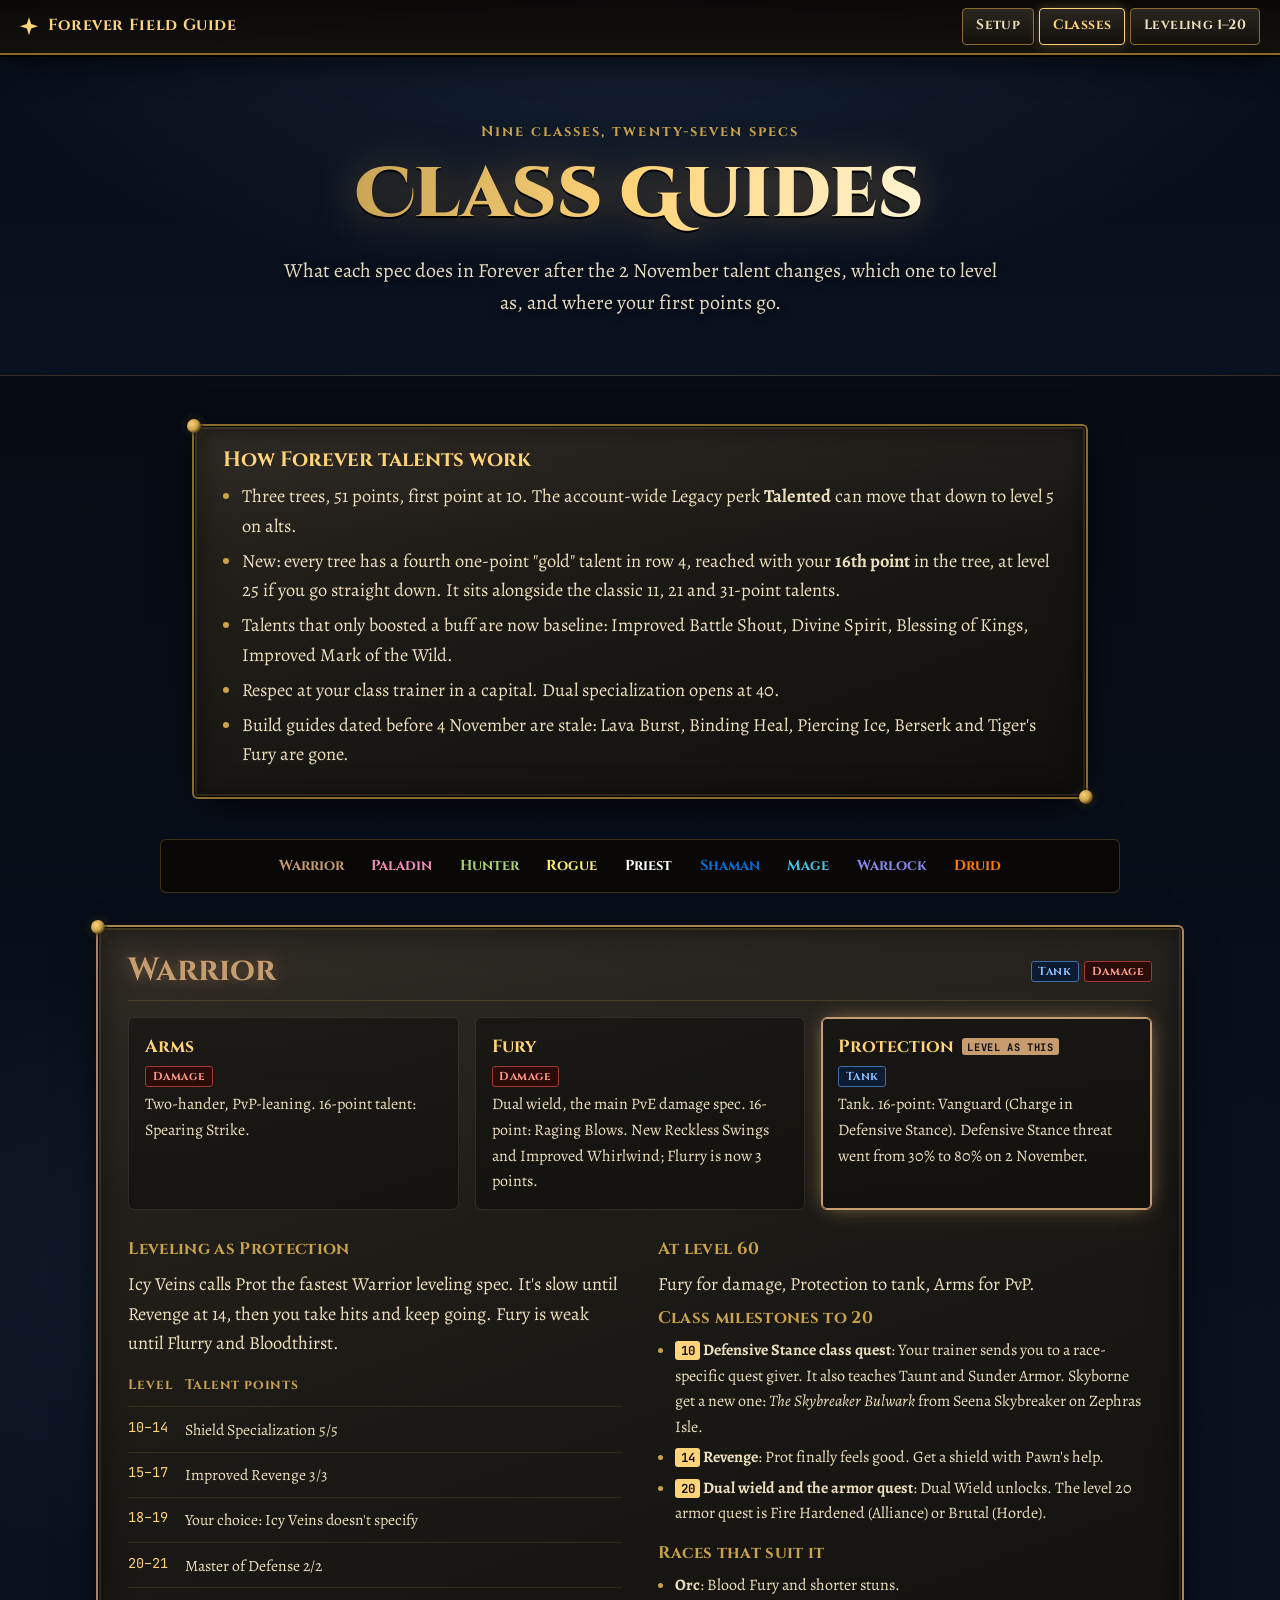
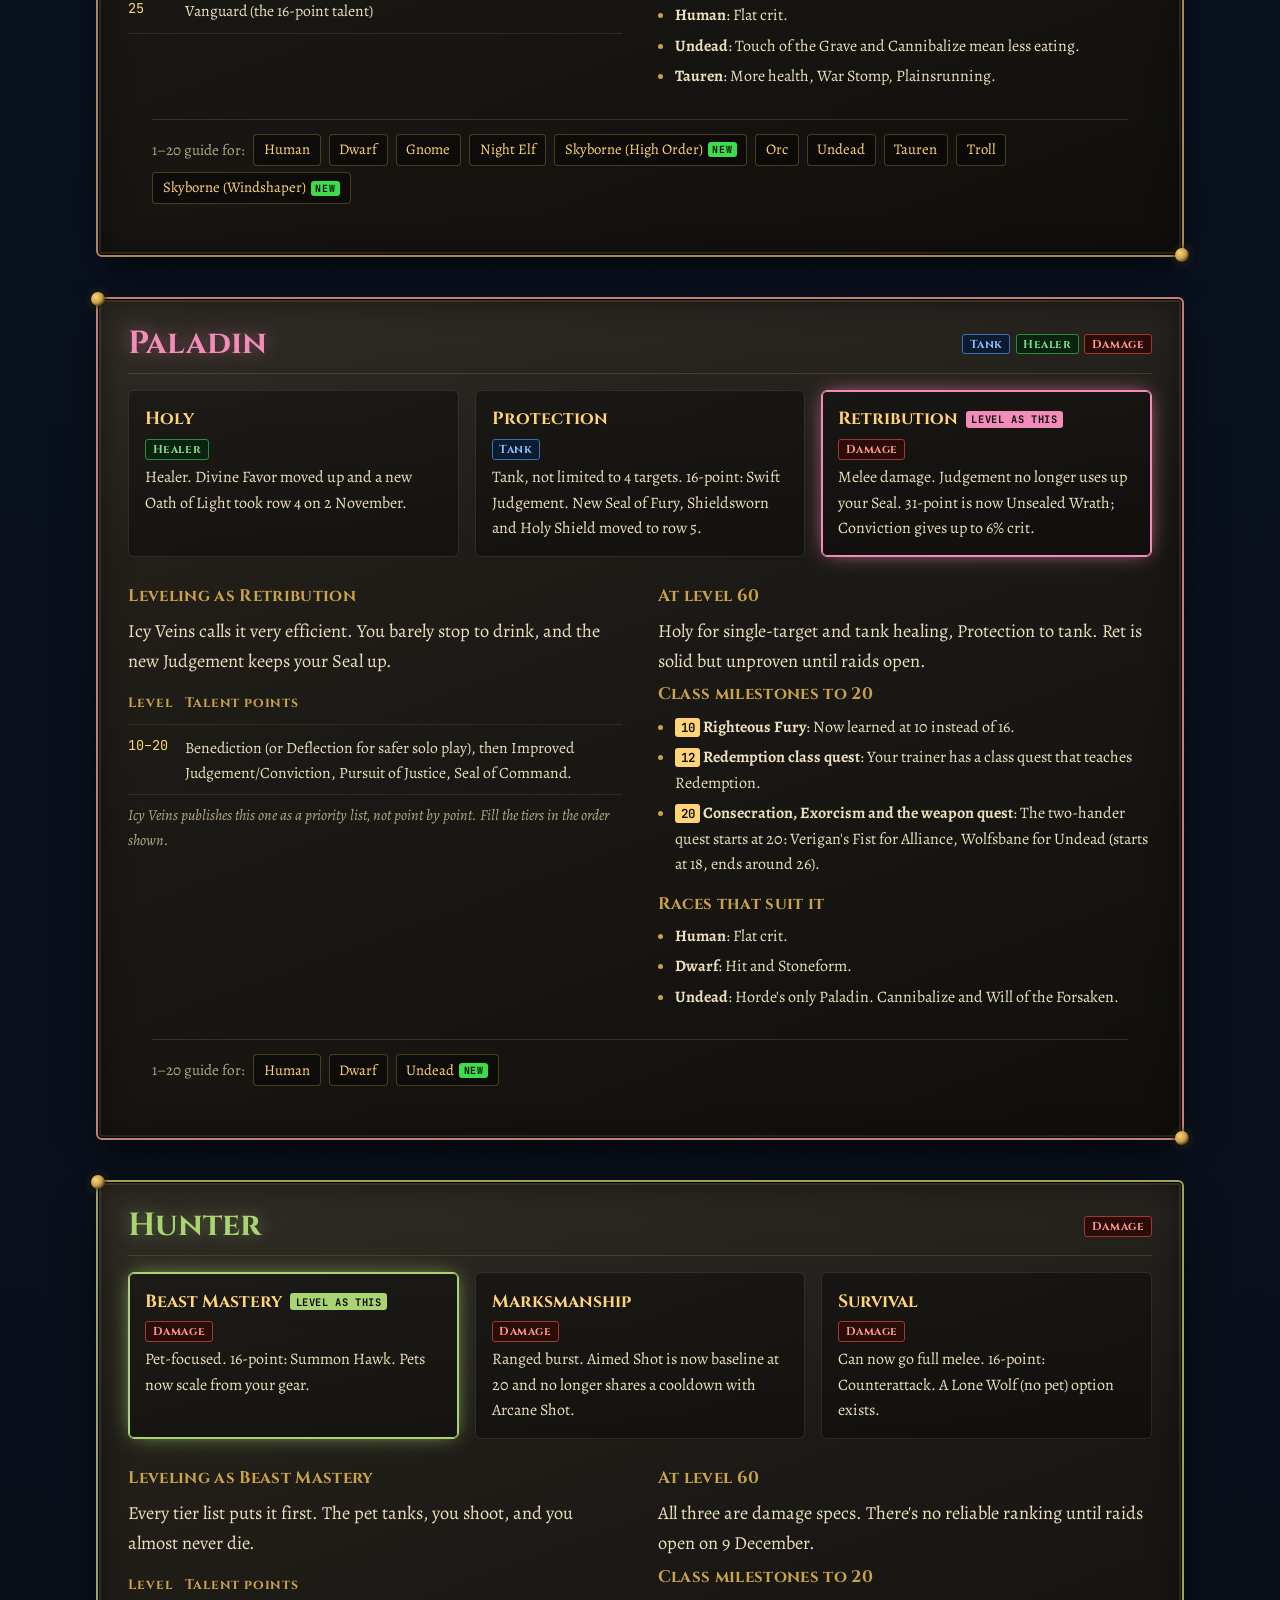
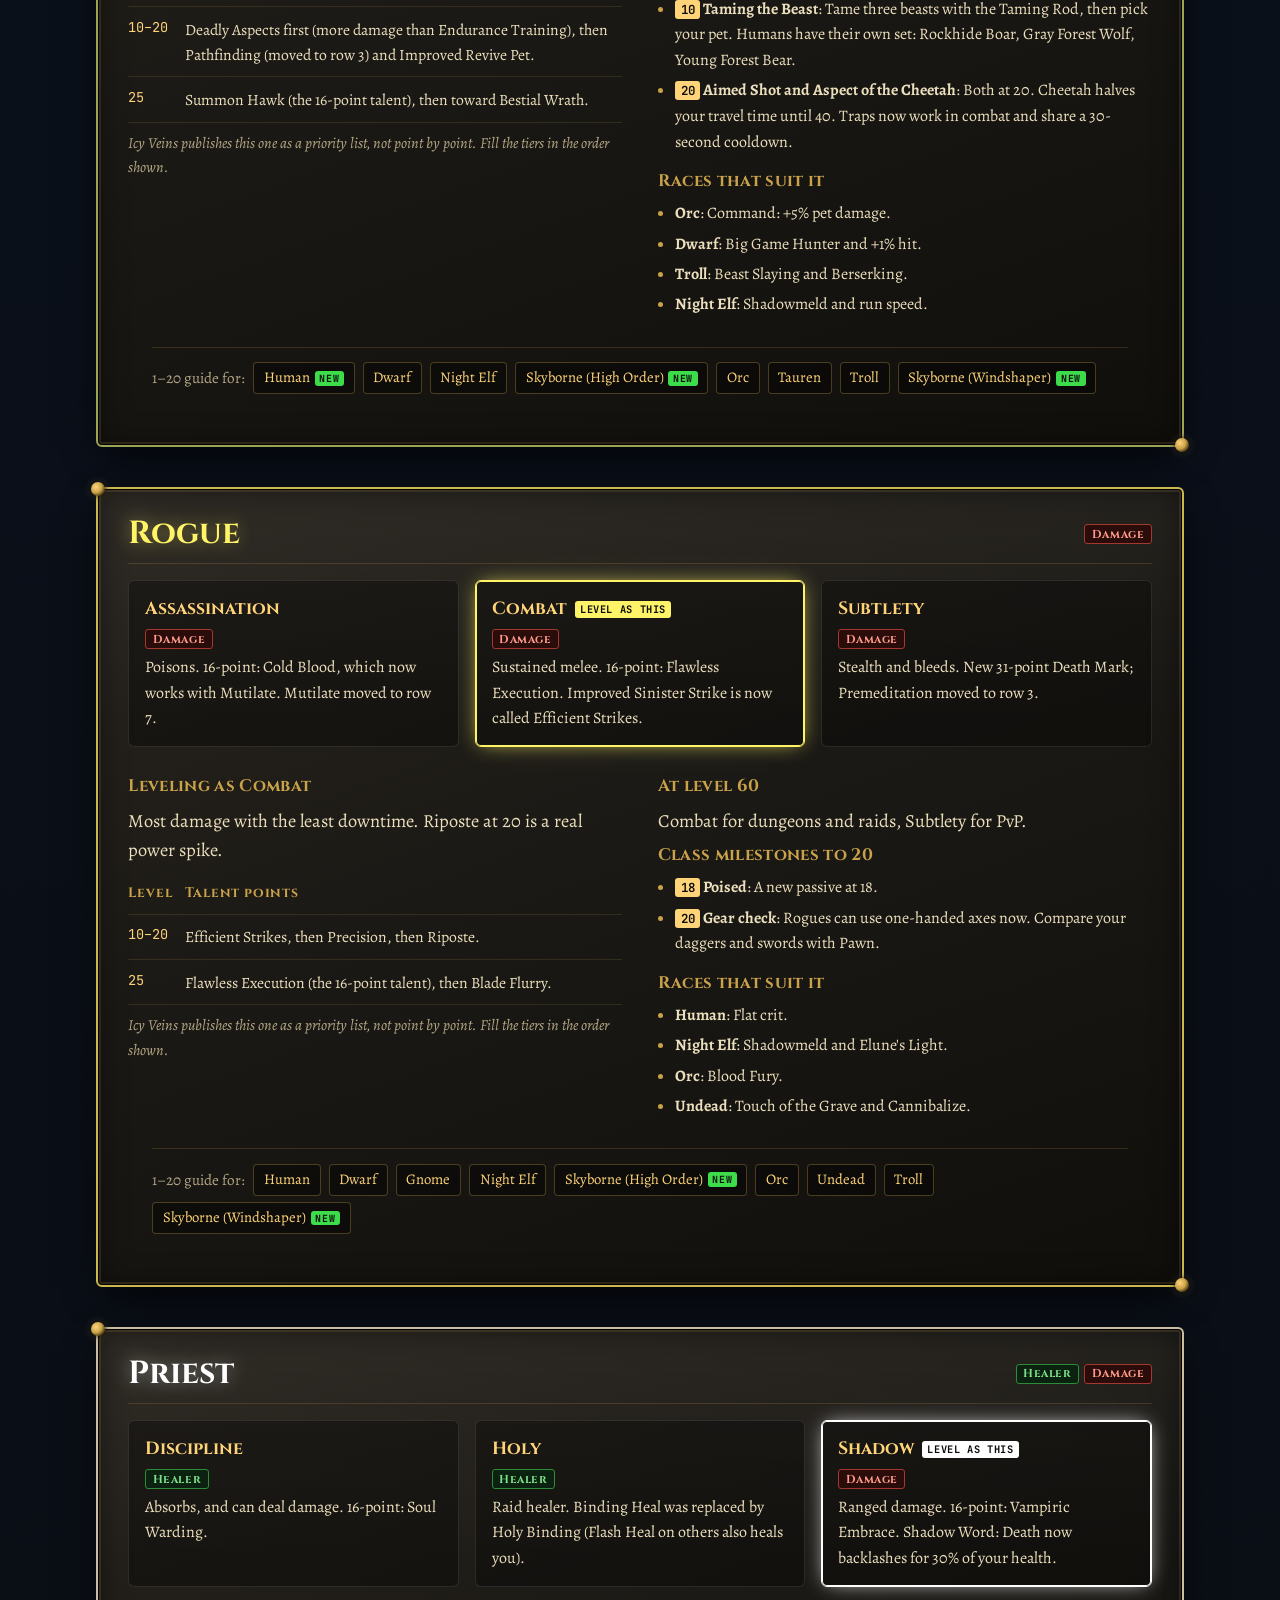
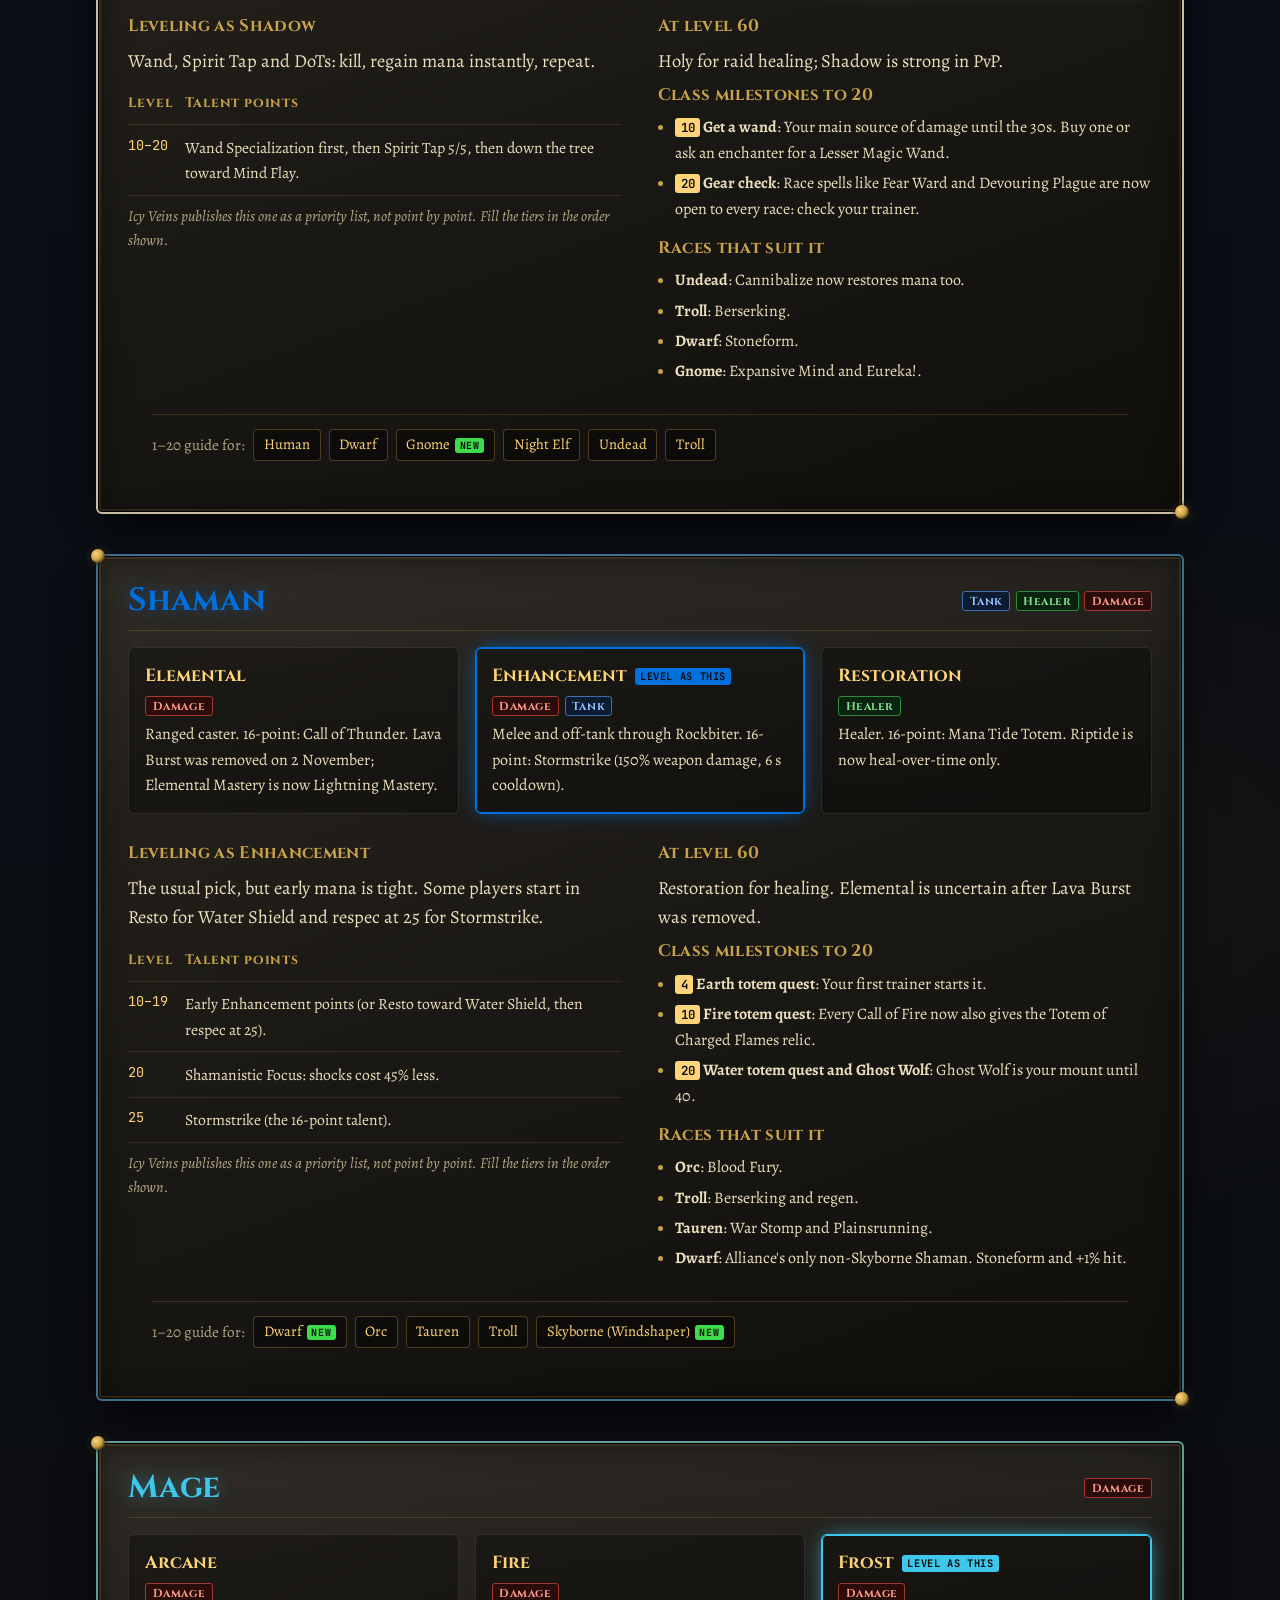
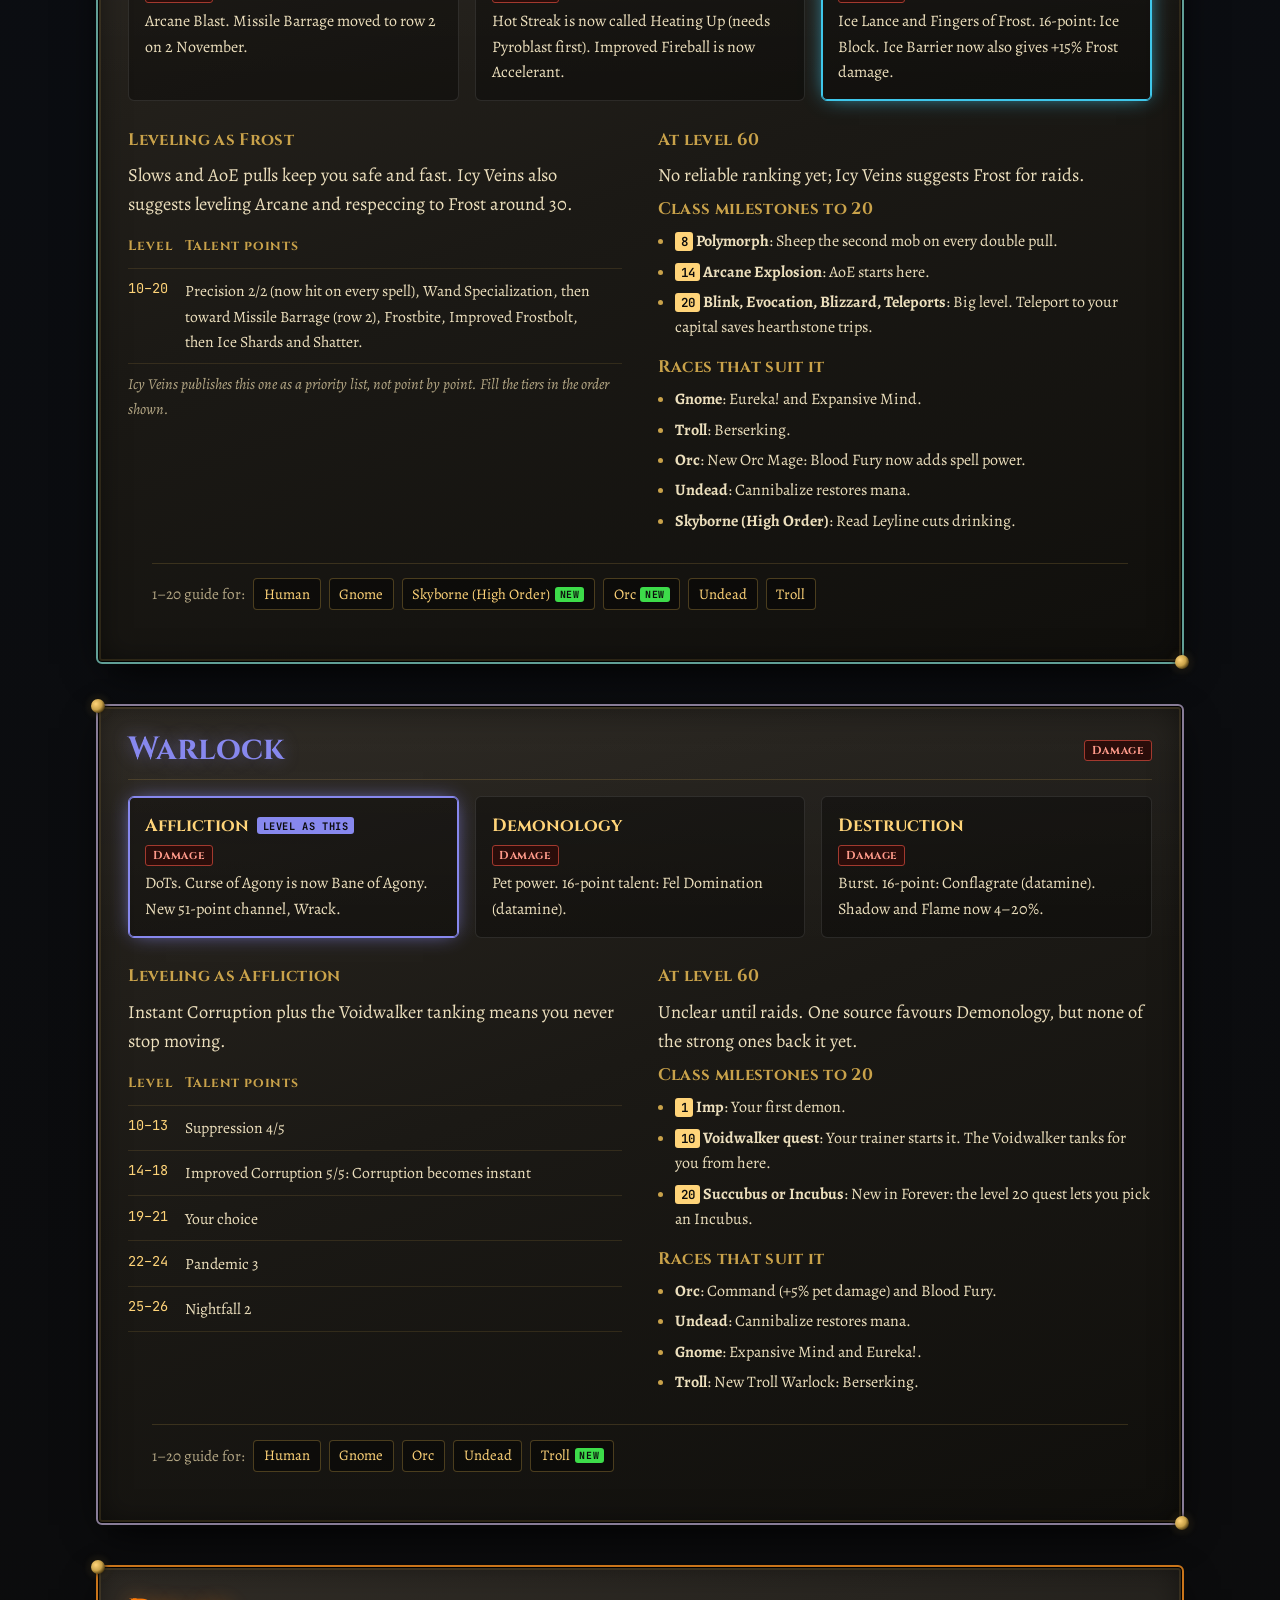
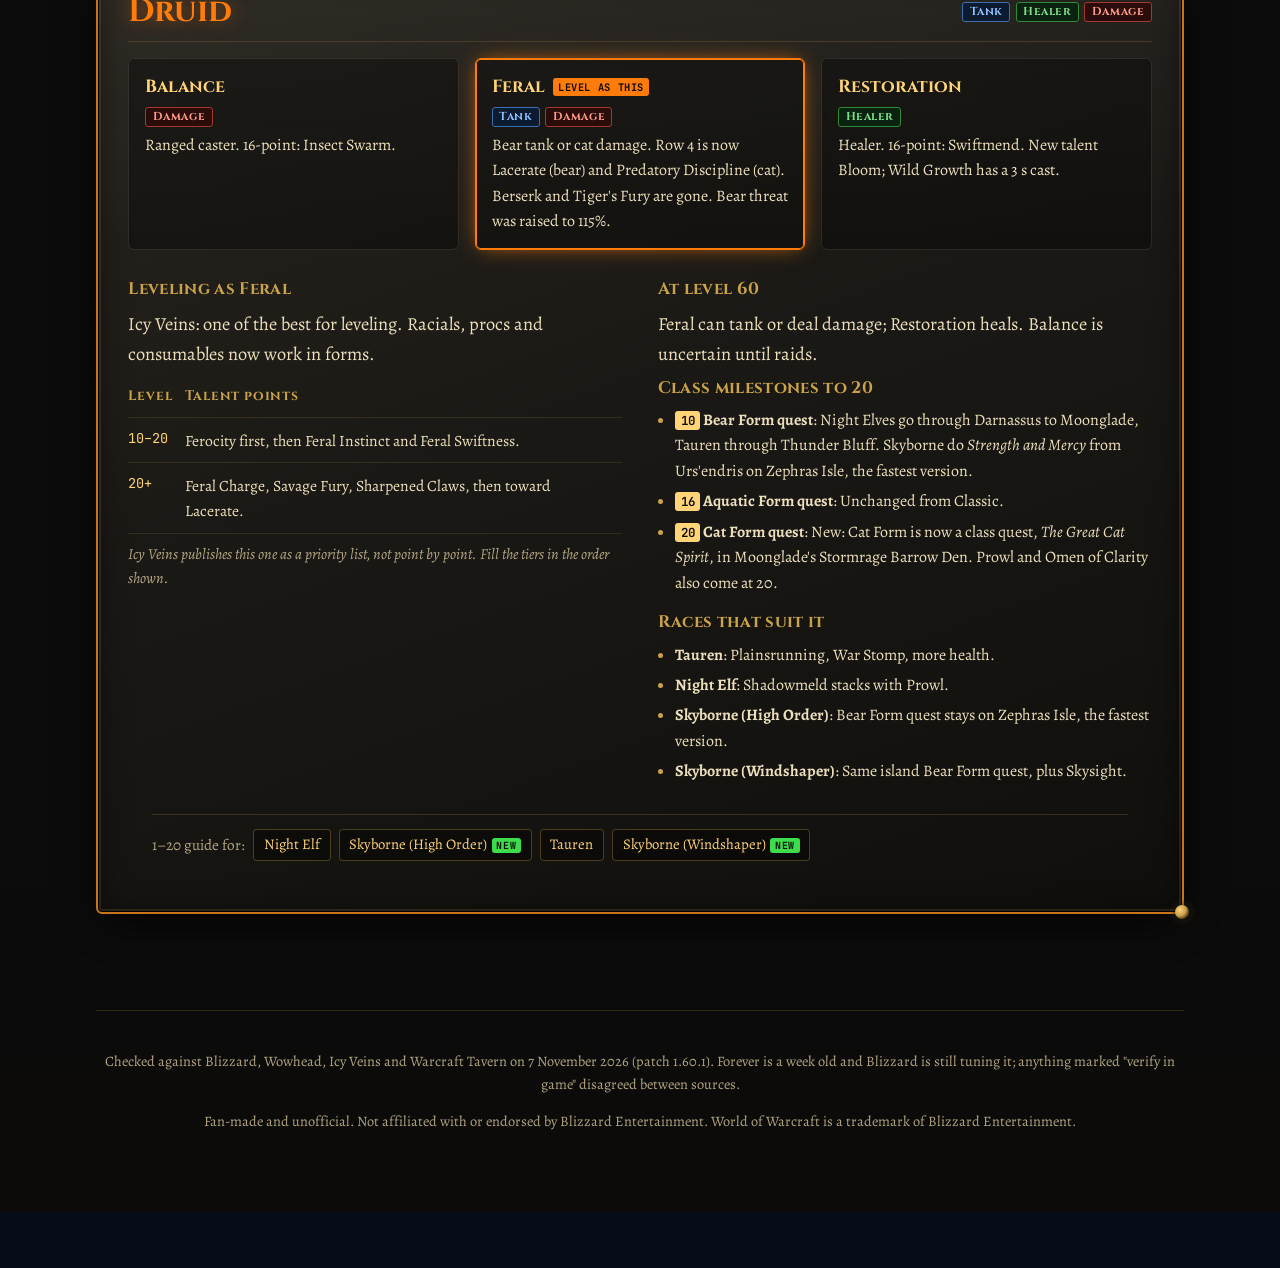
==== commit 2b57849a: "Fix leveling/classes pages: picker and explainer never faded in, XP bar showed while hidden Co-Autho" ====
--- a/classes.html
+++ b/classes.html
@@ -9,8 +9,8 @@
 <link rel="preconnect" href="https://fonts.googleapis.com">
 <link rel="preconnect" href="https://fonts.gstatic.com" crossorigin>
 <link href="https://fonts.googleapis.com/css2?family=Cinzel:wght@500;700;900&family=Cinzel+Decorative:wght@700;900&family=Alegreya:ital,wght@0,400;0,600;0,800;1,400&family=JetBrains+Mono:wght@400;600&display=swap" rel="stylesheet">
-<link rel="stylesheet" href="style.css?v=202611072339">
-<link rel="stylesheet" href="pages.css?v=202611072339">
+<link rel="stylesheet" href="style.css?v=202611072356">
+<link rel="stylesheet" href="pages.css?v=202611072356">
 <link rel="icon" href="data:image/svg+xml,%3Csvg xmlns='http://www.w3.org/2000/svg' viewBox='0 0 32 32'%3E%3Cpath d='M16 2l4 10 10 4-10 4-4 10-4-10-10-4 10-4z' fill='%23ffd479'/%3E%3C/svg%3E">
 </head>
 <body data-page="classes" class="subpage">
@@ -52,7 +52,7 @@
 </main>
 <div class="banner" role="status" aria-live="polite"><span class="banner-text"></span></div>
 <div class="fct" aria-hidden="true"></div>
-<script src="guide-data.js?v=202611072339"></script>
-<script src="pages.js?v=202611072339"></script>
+<script src="guide-data.js?v=202611072356"></script>
+<script src="pages.js?v=202611072356"></script>
 </body>
 </html>
--- a/pages.css
+++ b/pages.css
@@ -190,3 +190,5 @@
   .step { padding: .9rem .8rem; gap: .7rem; }
   .talents td:first-child { white-space: normal; }
 }
+
+.xpbar[hidden] { display: none; }
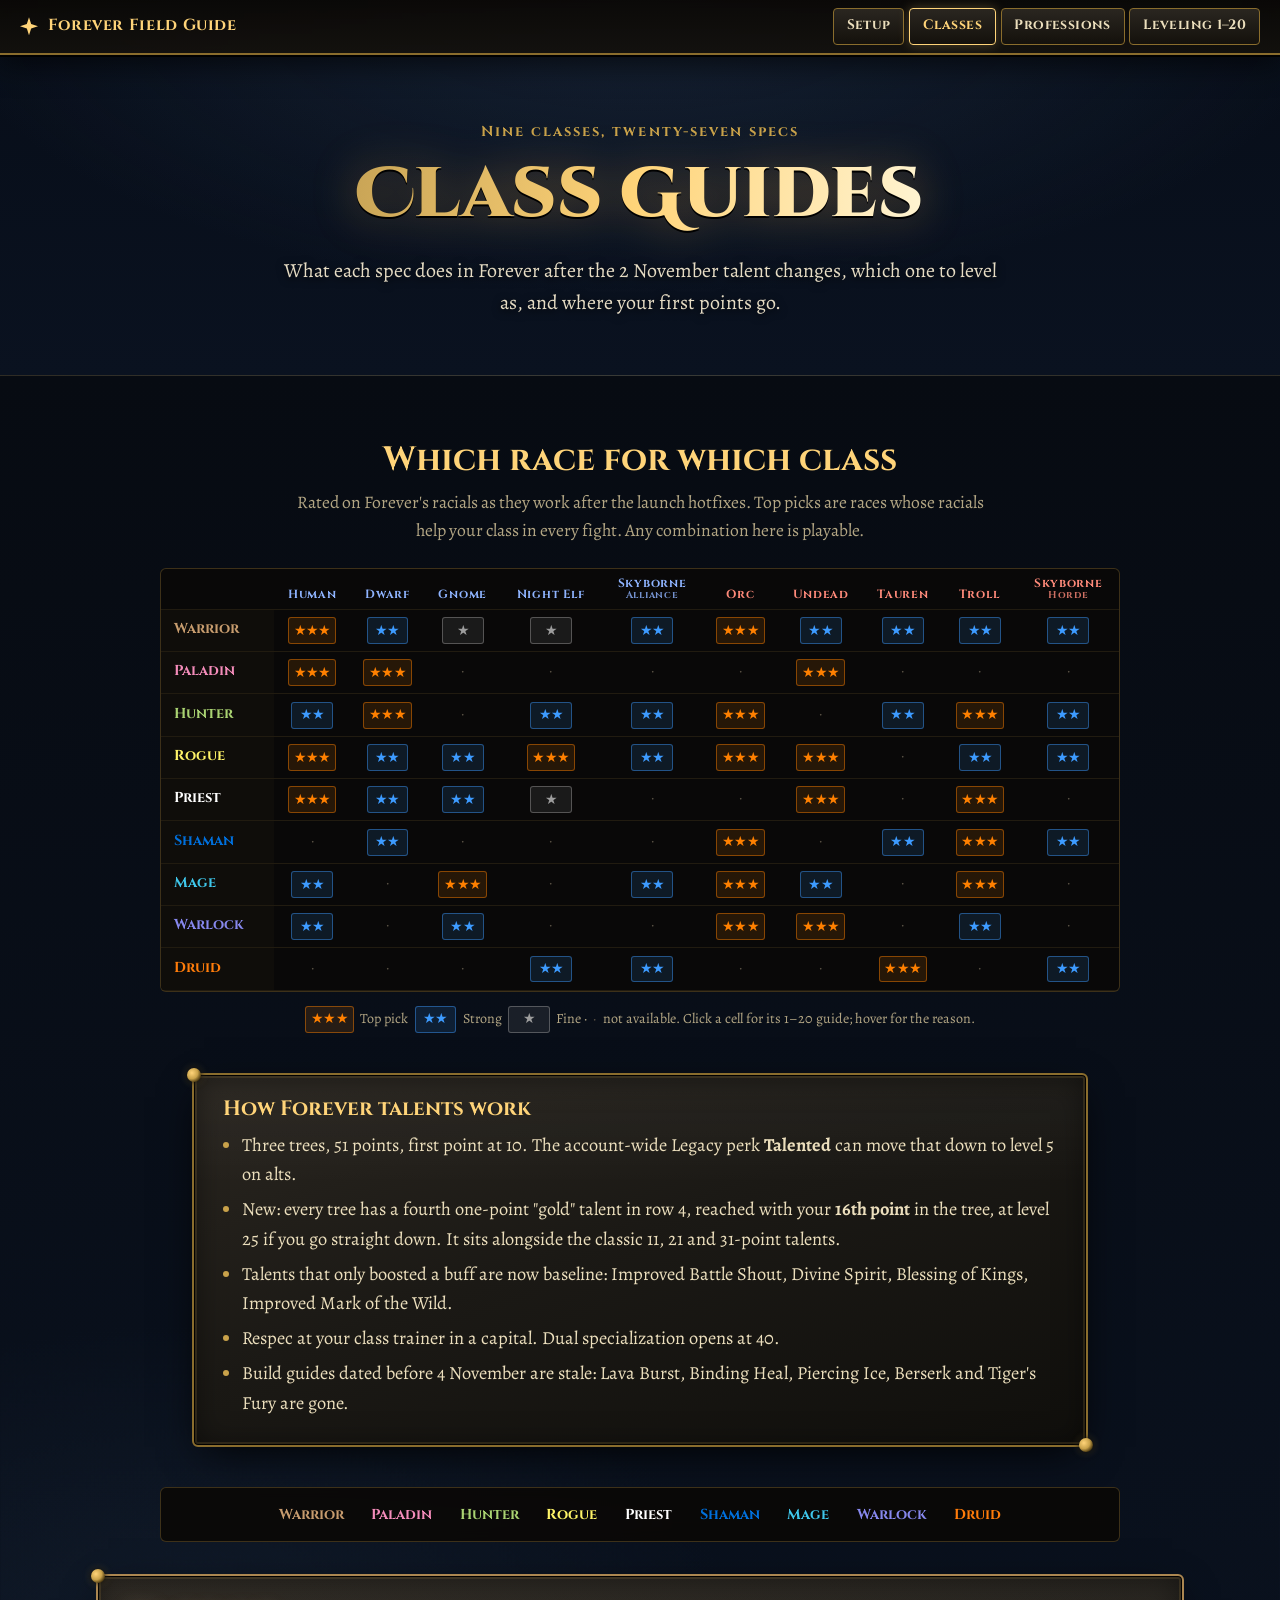
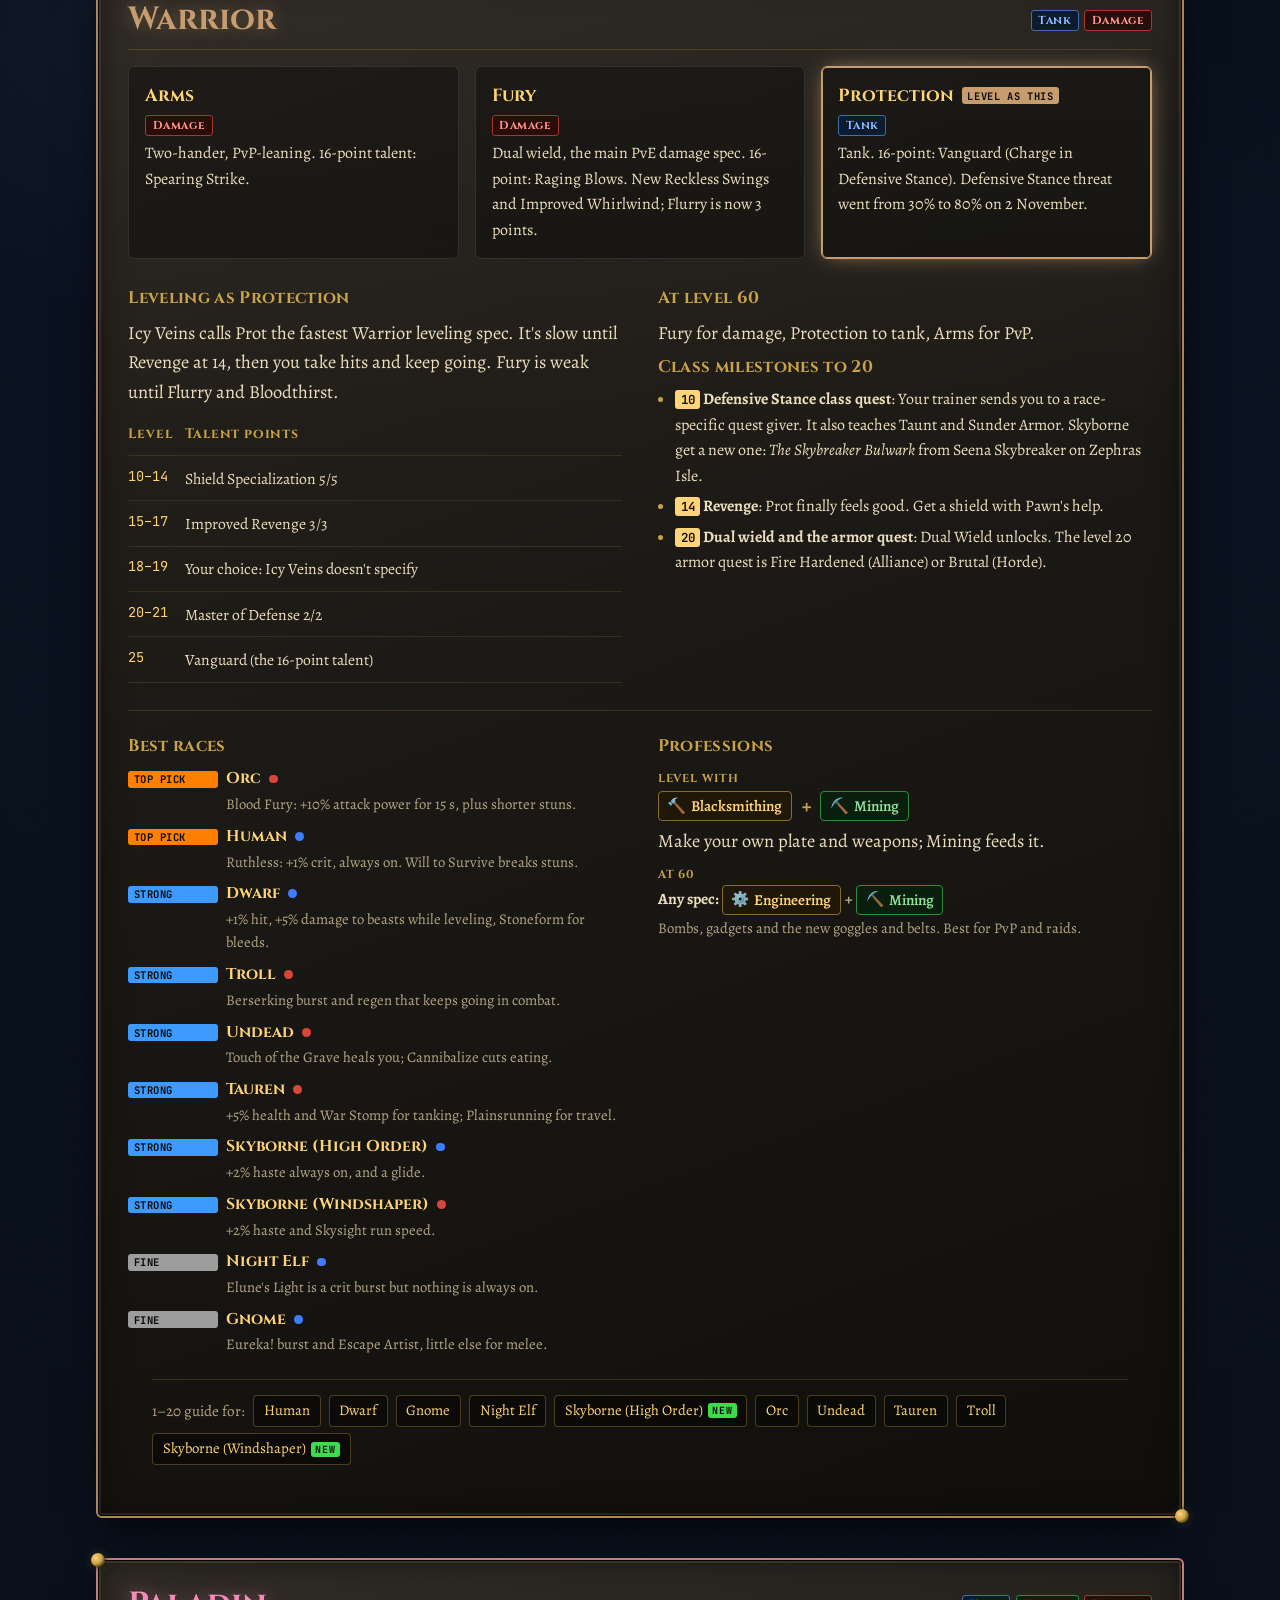
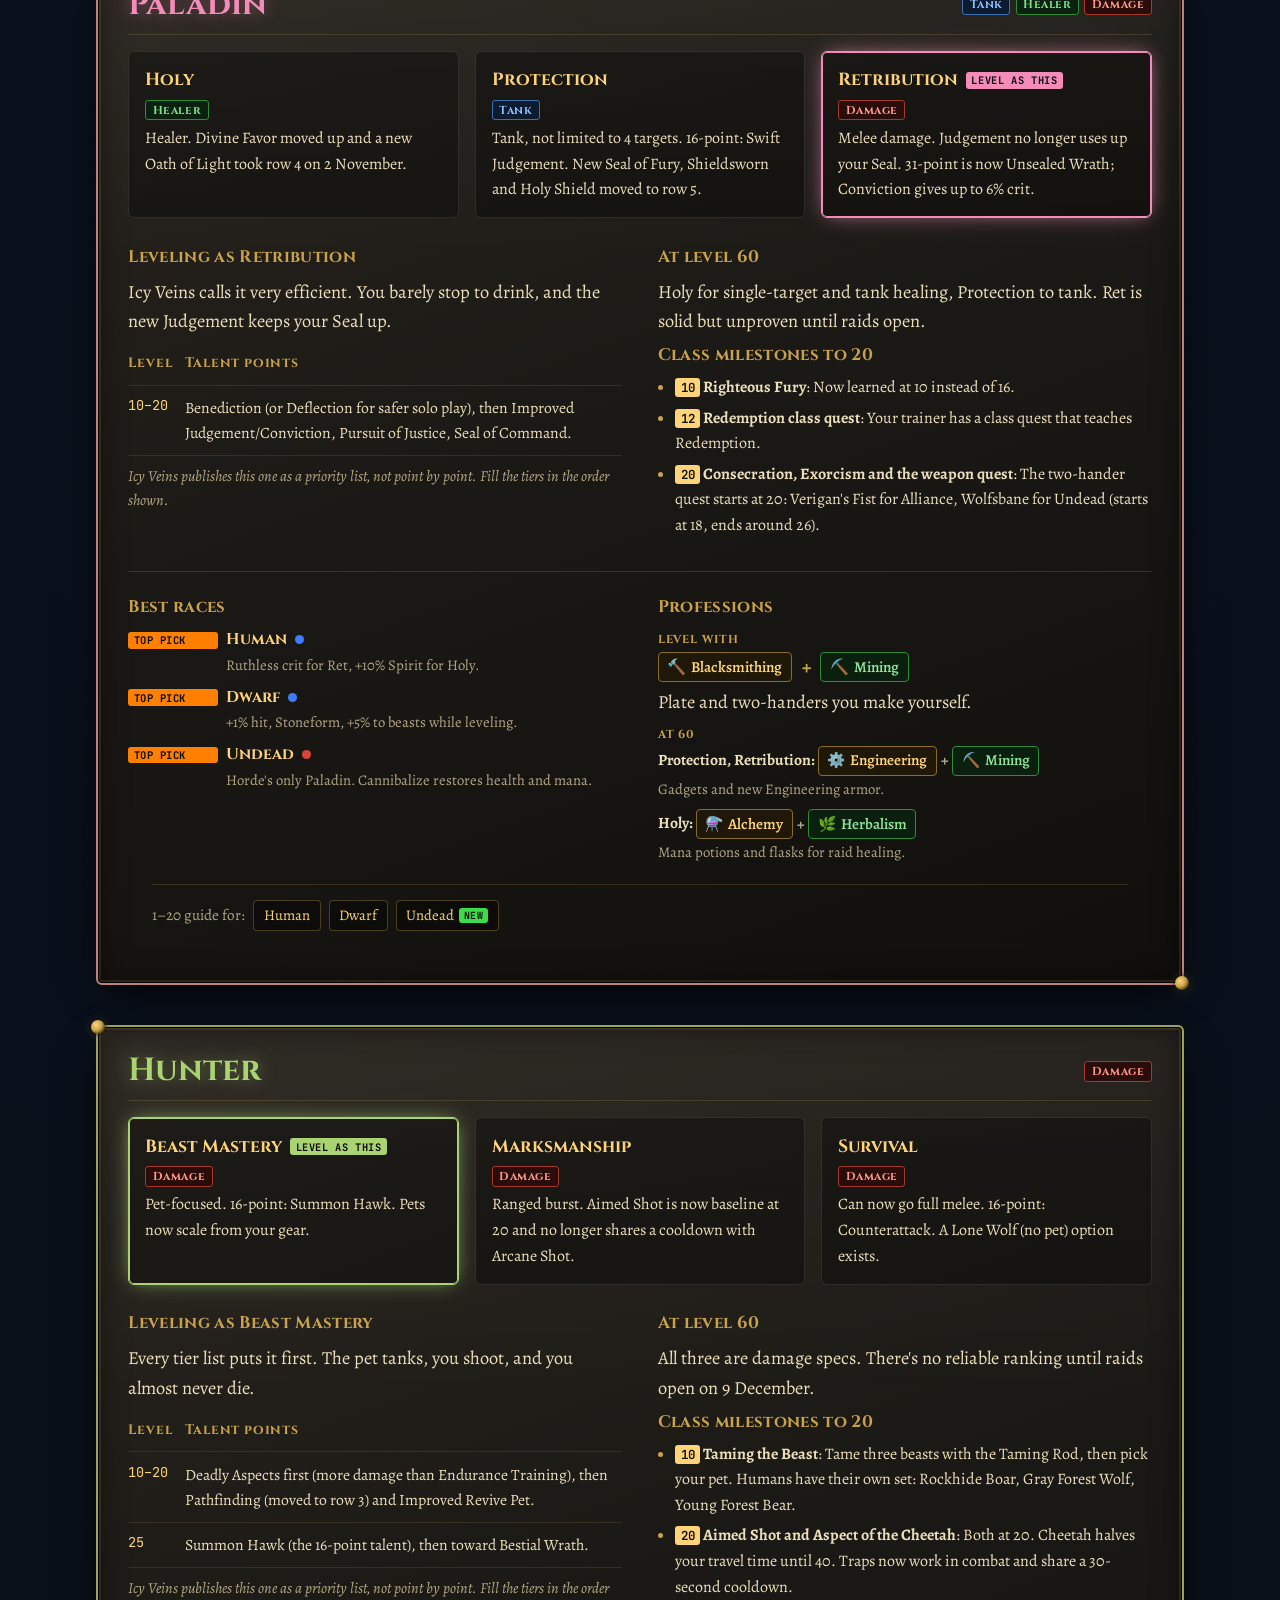
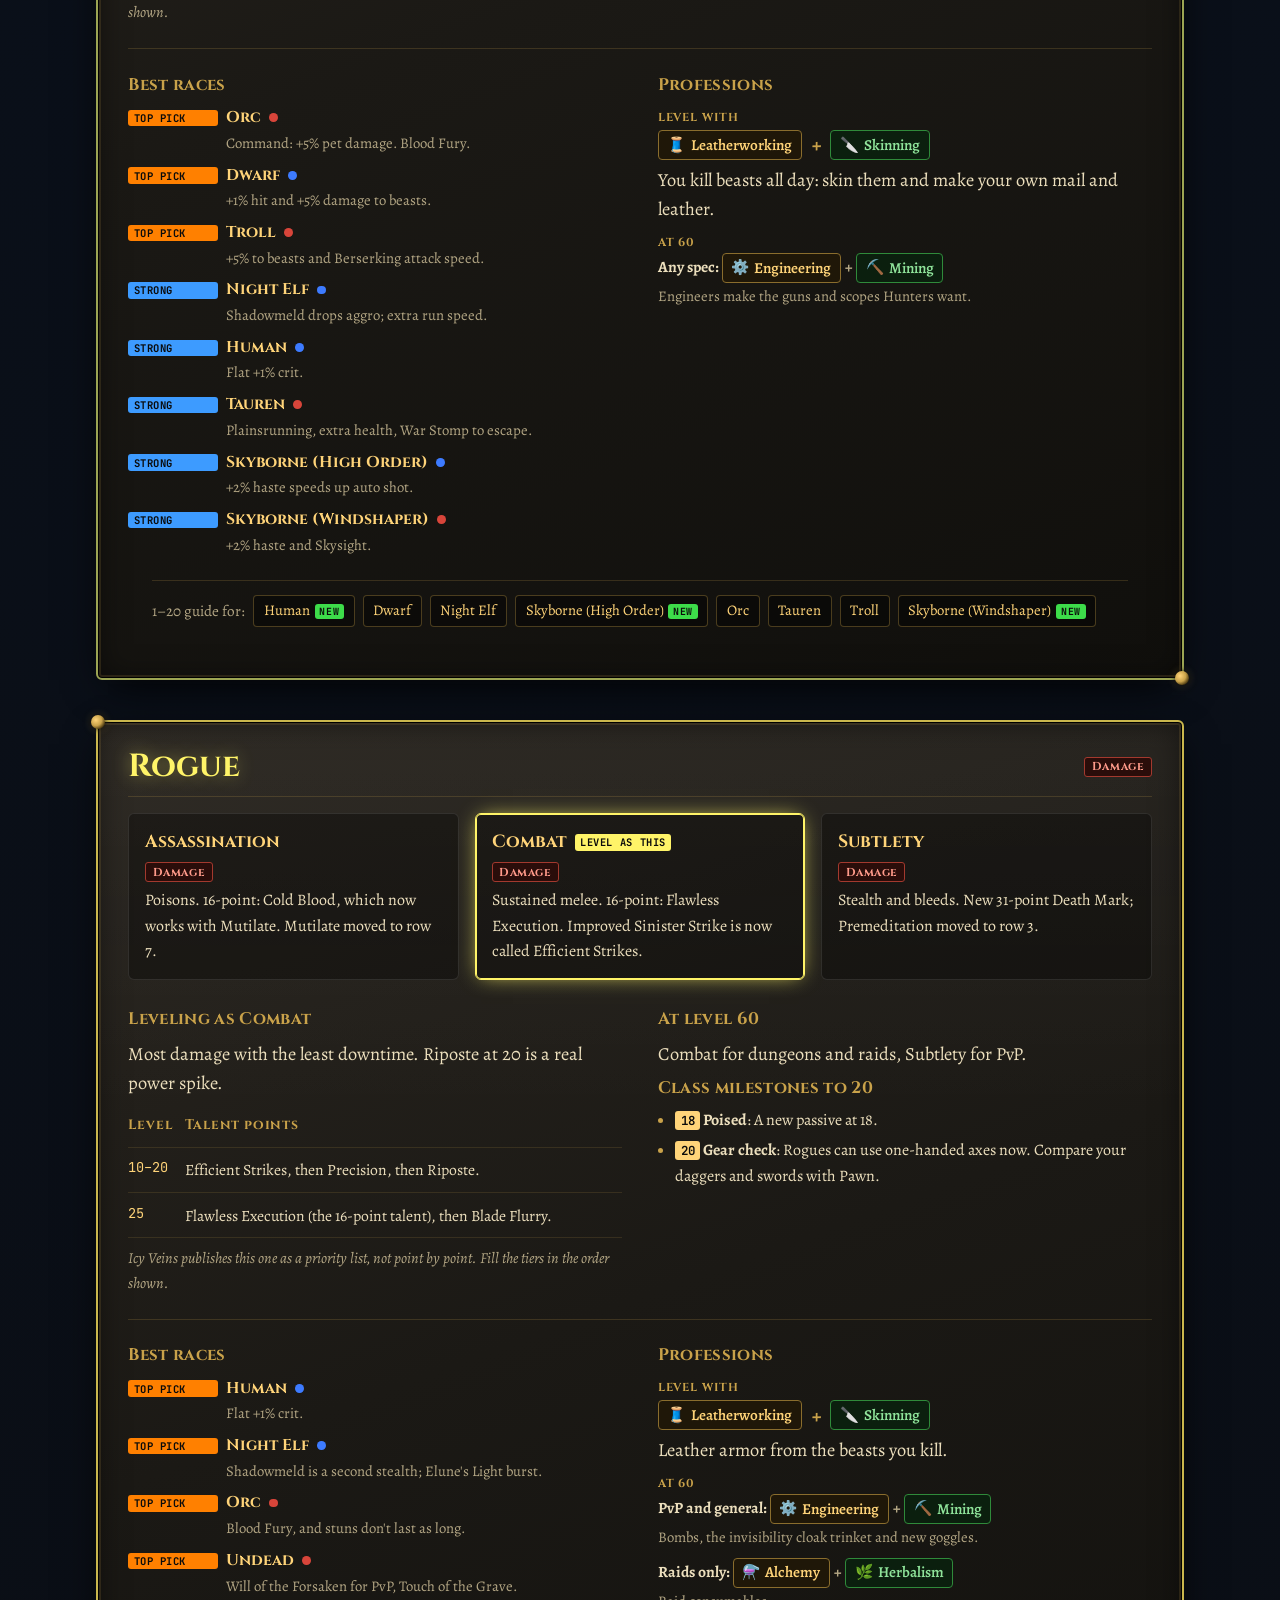
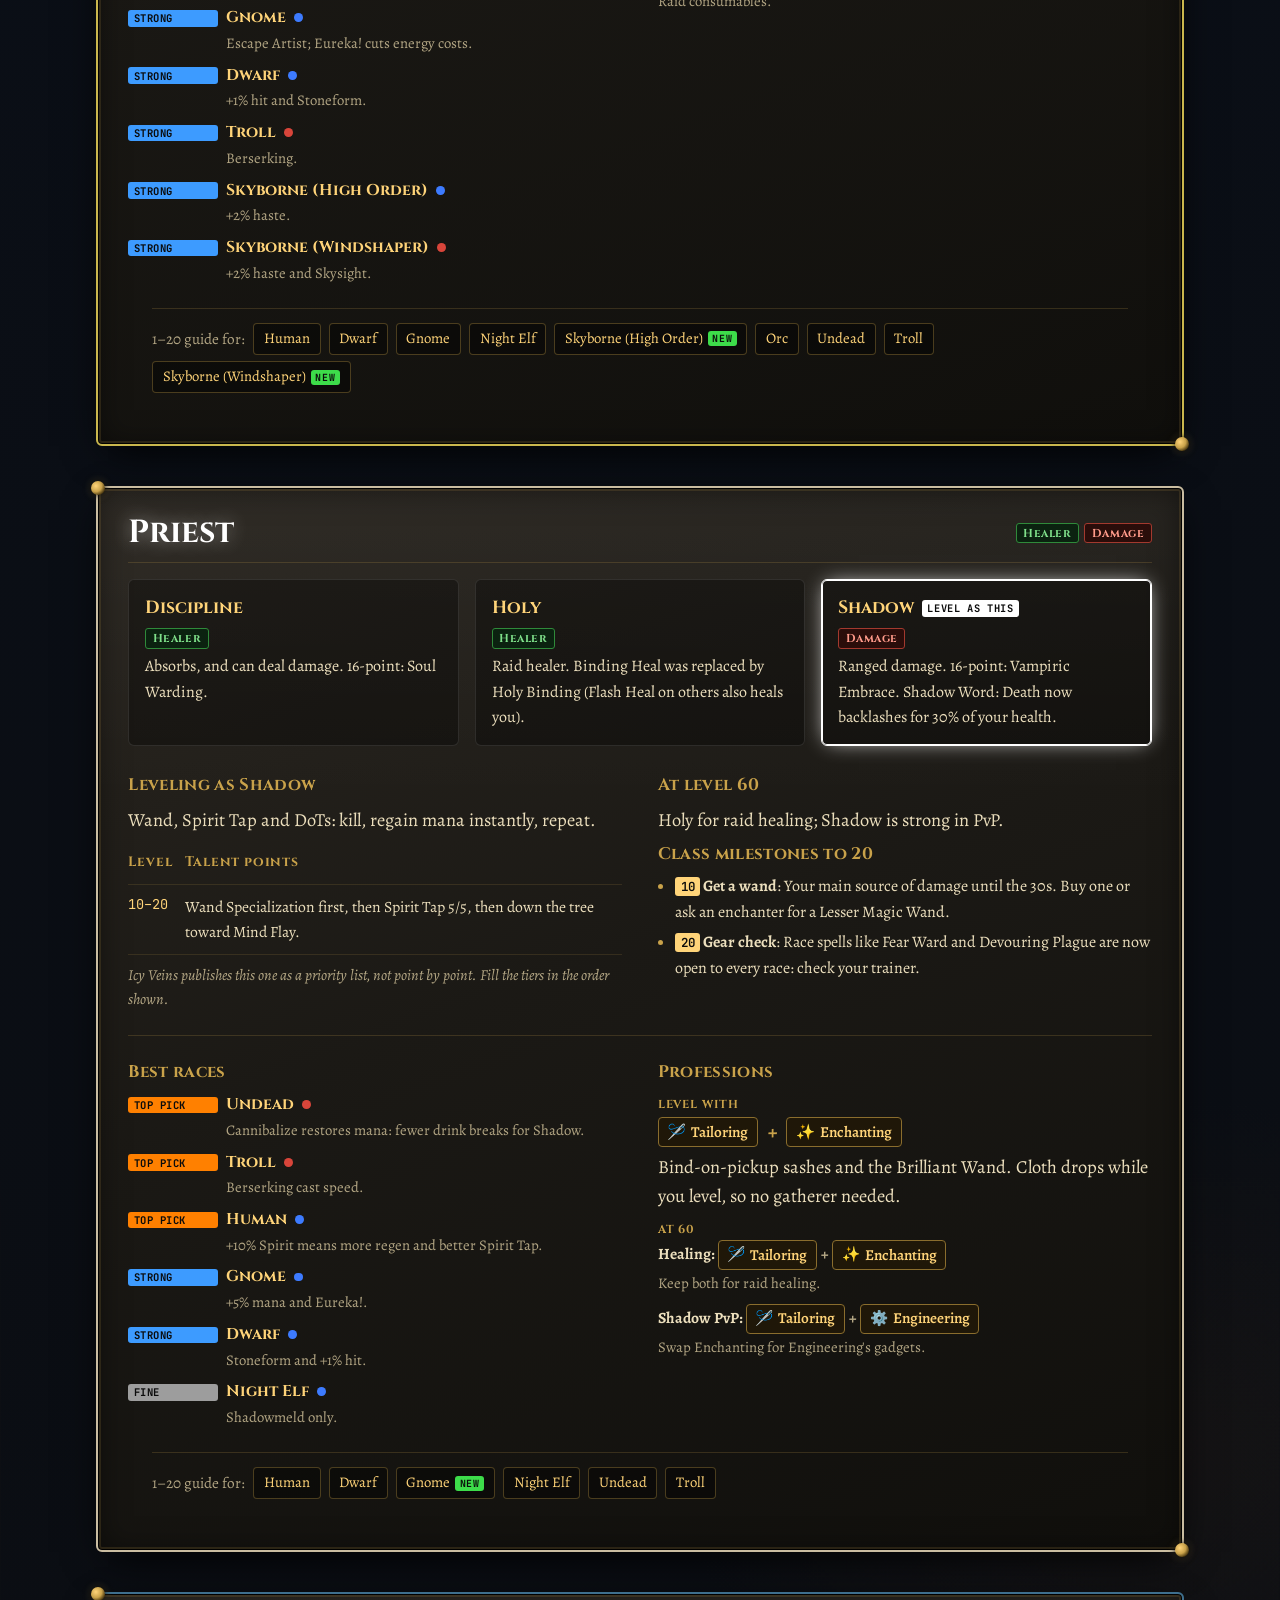
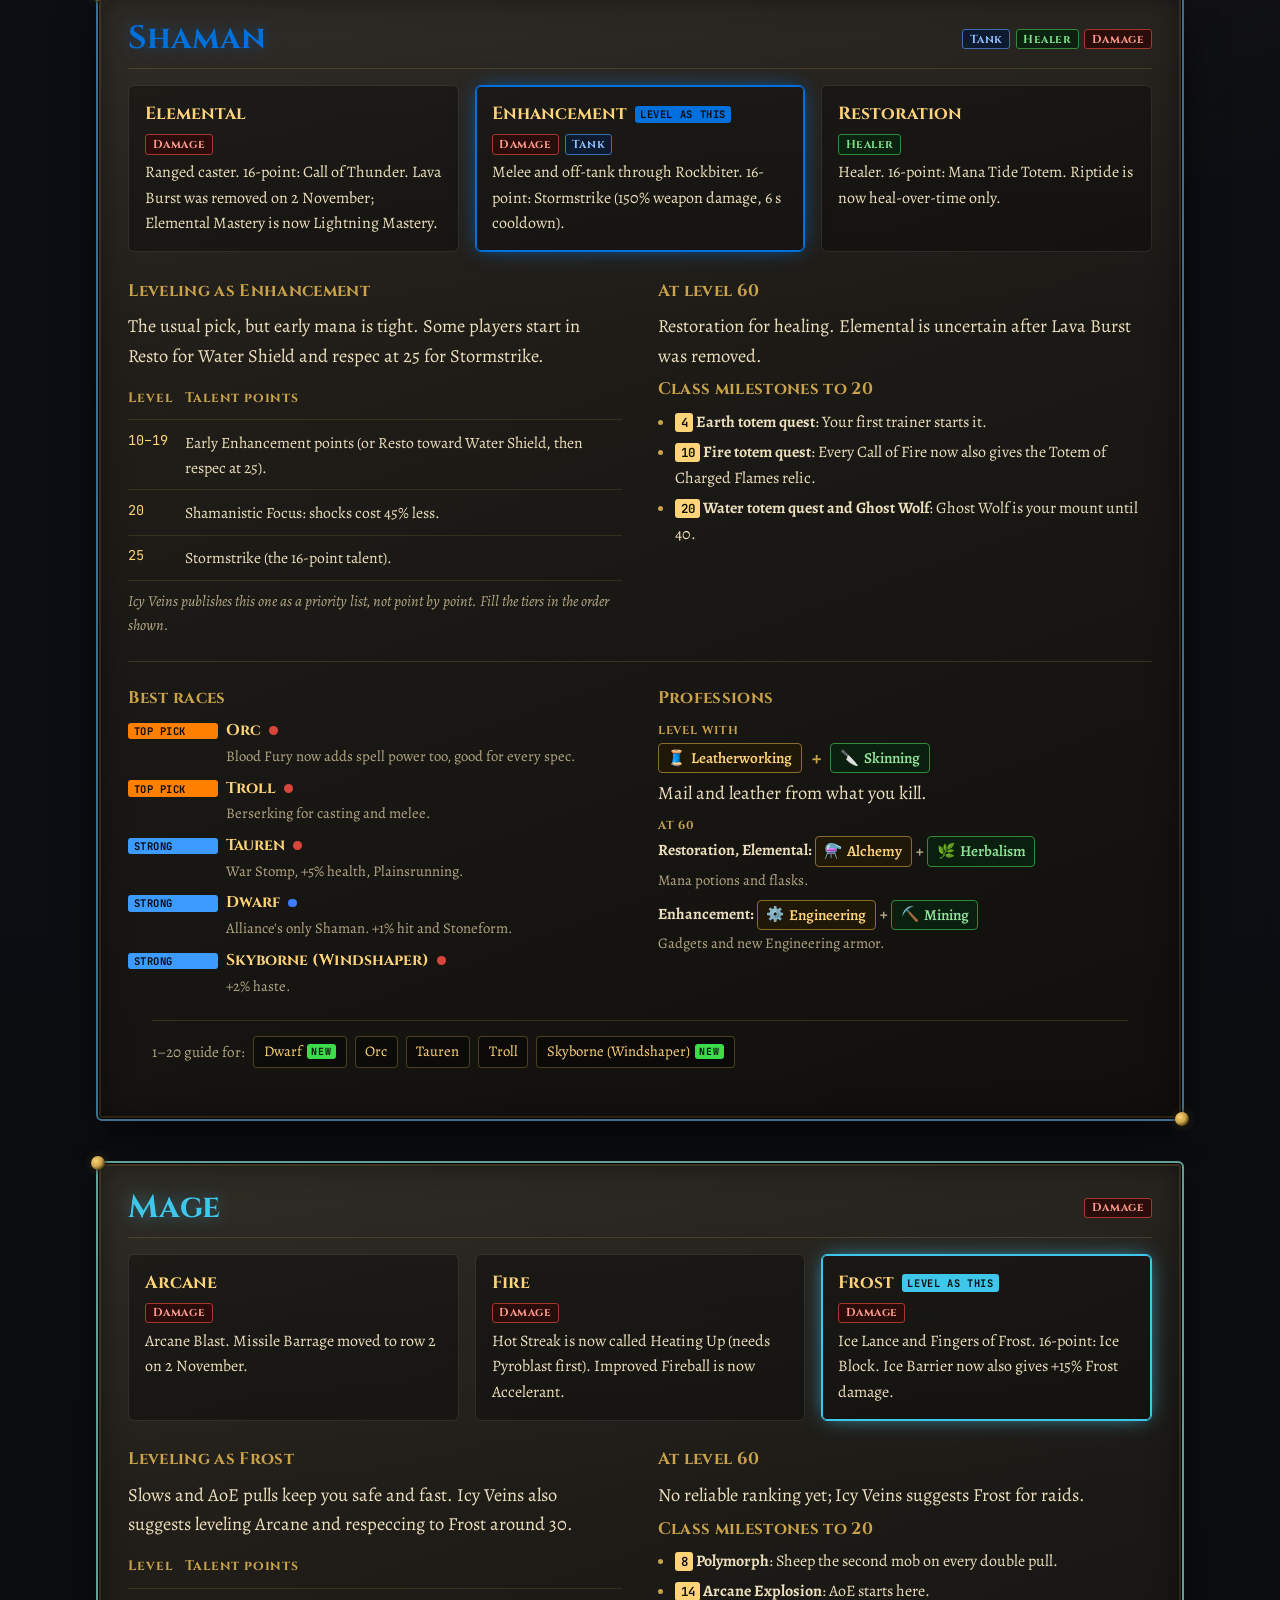
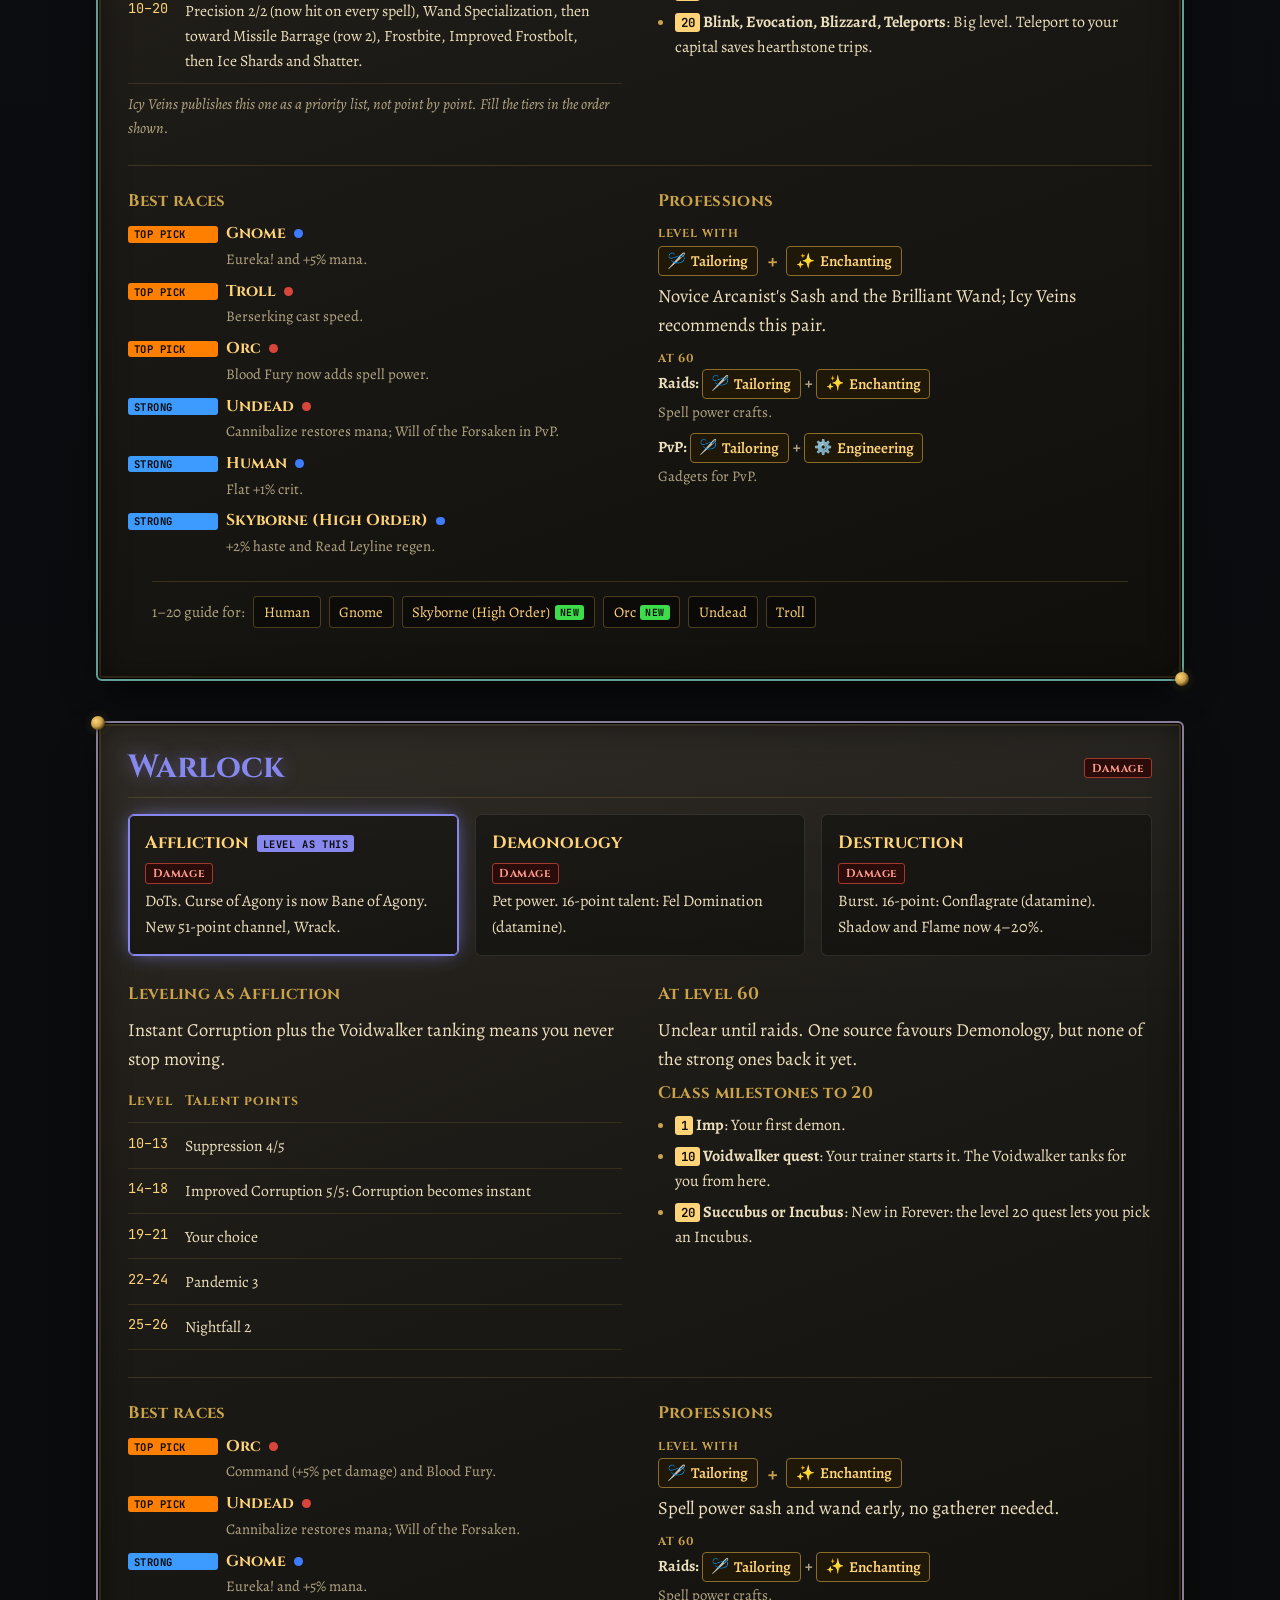
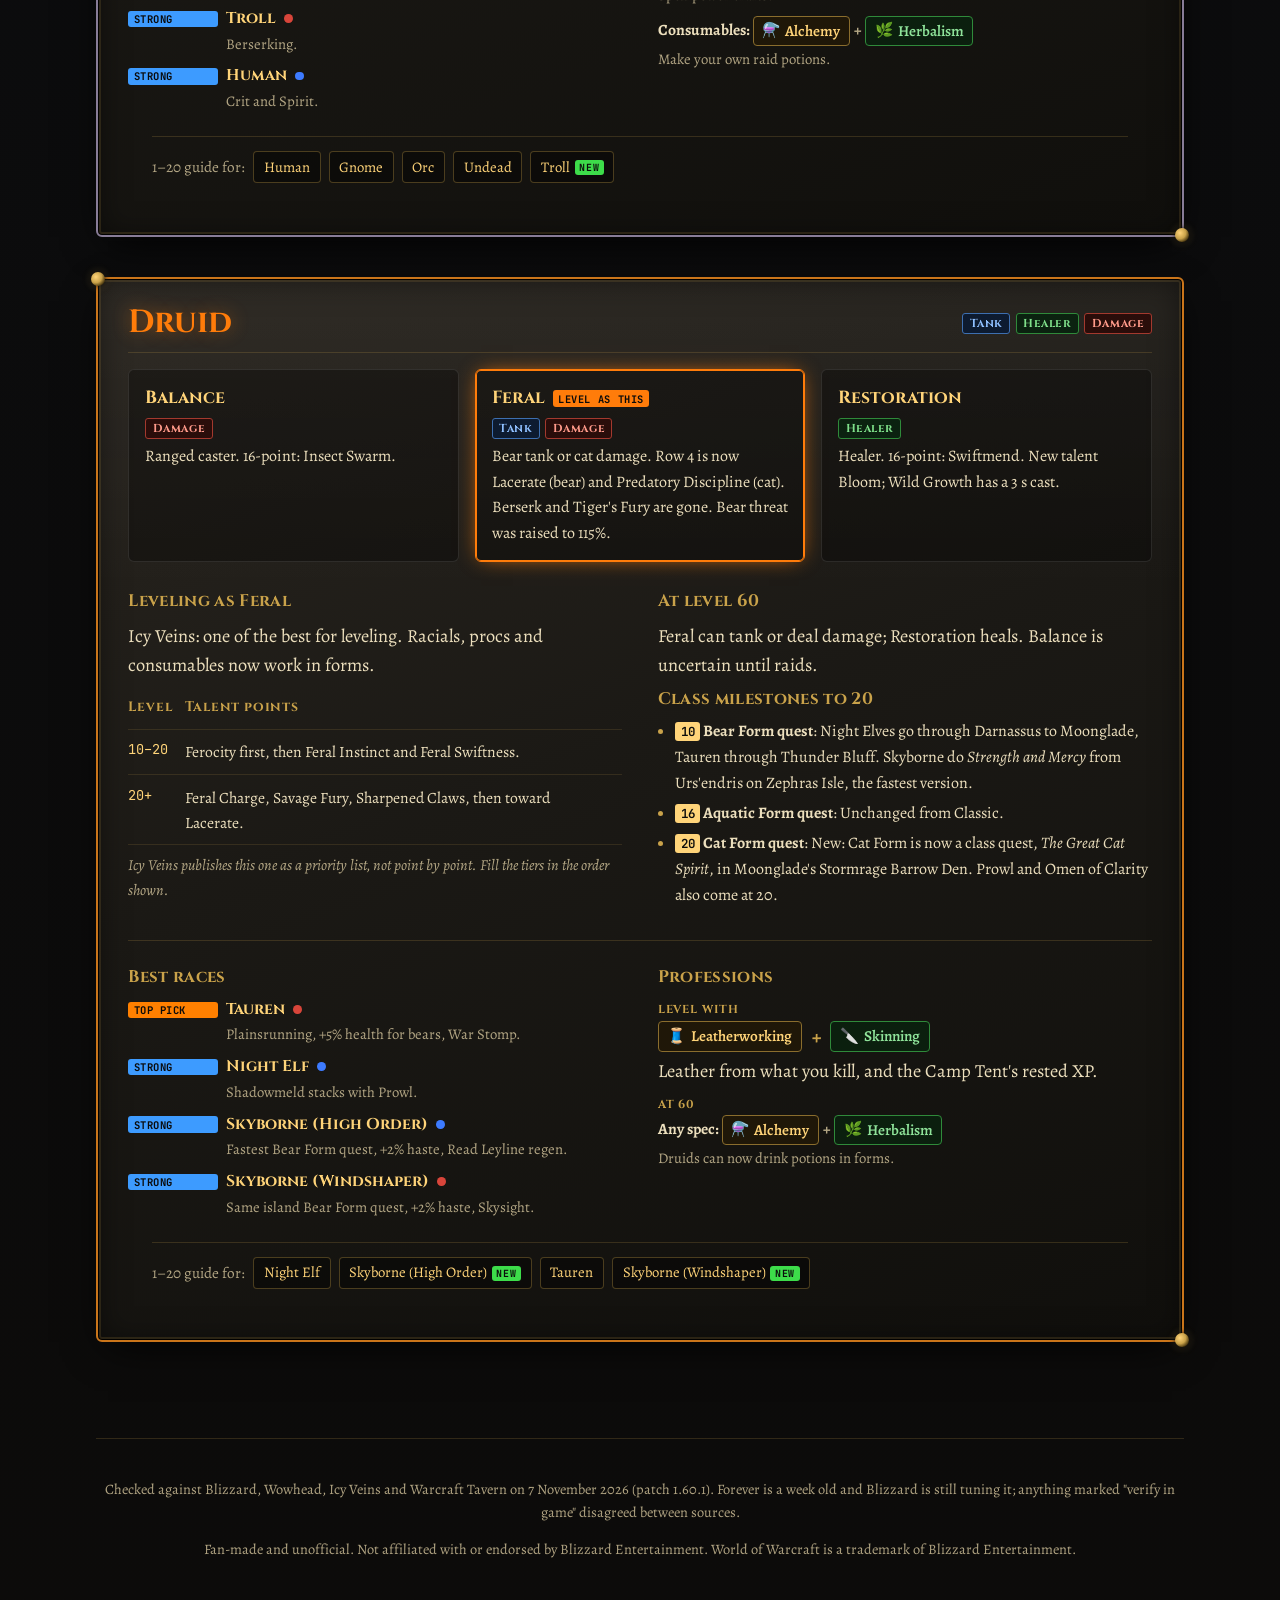
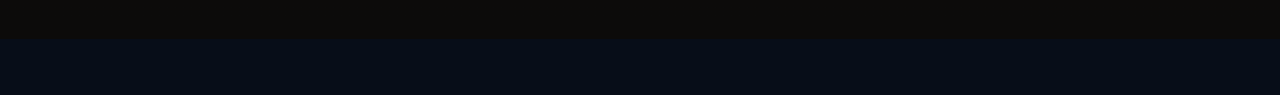
==== commit f7ee1aa6: "Professions page, race tiers for every class, and a build card per guide professions.html: all 12 pr" ====
--- a/classes.html
+++ b/classes.html
@@ -9,8 +9,8 @@
 <link rel="preconnect" href="https://fonts.googleapis.com">
 <link rel="preconnect" href="https://fonts.gstatic.com" crossorigin>
 <link href="https://fonts.googleapis.com/css2?family=Cinzel:wght@500;700;900&family=Cinzel+Decorative:wght@700;900&family=Alegreya:ital,wght@0,400;0,600;0,800;1,400&family=JetBrains+Mono:wght@400;600&display=swap" rel="stylesheet">
-<link rel="stylesheet" href="style.css?v=202611072356">
-<link rel="stylesheet" href="pages.css?v=202611072356">
+<link rel="stylesheet" href="style.css?v=202611080008">
+<link rel="stylesheet" href="pages.css?v=202611080008">
 <link rel="icon" href="data:image/svg+xml,%3Csvg xmlns='http://www.w3.org/2000/svg' viewBox='0 0 32 32'%3E%3Cpath d='M16 2l4 10 10 4-10 4-4 10-4-10-10-4 10-4z' fill='%23ffd479'/%3E%3C/svg%3E">
 </head>
 <body data-page="classes" class="subpage">
@@ -20,7 +20,8 @@
   <ul class="pagelinks">
     <li><a href="index.html">Setup</a></li>
     <li><a href="classes.html" aria-current="page">Classes</a></li>
-    <li><a href="leveling.html">Leveling 1–20</a></li>
+    <li><a href="professions.html">Professions</a></li>
+    <li><a href="leveling.html">Leveling<span class="long"> 1–20</span></a></li>
   </ul>
 </nav>
 
@@ -31,6 +32,8 @@
 </header>
 <main id="main">
   <section class="chapter tight">
+    <div class="chapter-head small-head"><h2>Which race for which class</h2><p class="chapter-sub">Rated on Forever's racials as they work after the launch hotfixes. Top picks are races whose racials help your class in every fight. Any combination here is playable.</p></div>
+    <div id="matrix"></div>
     <div class="frame explainer" data-reveal>
       <h2>How Forever talents work</h2>
       <ul>
@@ -52,7 +55,8 @@
 </main>
 <div class="banner" role="status" aria-live="polite"><span class="banner-text"></span></div>
 <div class="fct" aria-hidden="true"></div>
-<script src="guide-data.js?v=202611072356"></script>
-<script src="pages.js?v=202611072356"></script>
+<script src="guide-data.js?v=202611080008"></script>
+<script src="build-data.js?v=202611080008"></script>
+<script src="pages.js?v=202611080008"></script>
 </body>
 </html>
--- a/pages.css
+++ b/pages.css
@@ -192,3 +192,102 @@
 }
 
 .xpbar[hidden] { display: none; }
+
+/* ---------- race tiers, matrix, professions ---------- */
+.tier { font: 700 .66rem var(--mono); text-transform: uppercase; letter-spacing: .05em; padding: .12em .5em; border-radius: 3px; white-space: nowrap; vertical-align: middle; }
+.tier-3 { --t: #ff8000; }
+.tier-2 { --t: #3d9bff; }
+.tier-1 { --t: #9d9d9d; }
+.tier { color: #0b0b0b; background: var(--t); }
+.tiers { list-style: none; padding: 0; margin: .4rem 0; display: grid; gap: .45rem; font-size: .98rem; }
+.tier-row { display: grid; grid-template-columns: 5.6rem auto 1fr; align-items: baseline; gap: .1rem .5rem; }
+.tier-row .why { grid-column: 2 / -1; color: var(--parchment-dim); font-size: .92rem; }
+.tier-row a { font-family: var(--display); font-weight: 700; text-decoration: none; }
+.tier-row.is-current { background: linear-gradient(90deg, #ffd47918, transparent); border-radius: 4px; outline: 1px solid #ffd47944; outline-offset: 3px; }
+.faction-dot { width: .55rem; height: .55rem; border-radius: 50%; display: inline-block; justify-self: start; }
+.faction-dot.alliance { background: #3d7bff; }
+.faction-dot.horde { background: #d8453a; }
+.build-grid { margin-top: 1.2rem; padding-top: 1rem; border-top: 1px solid #c9a24a33; }
+
+.pair-label { font: 700 .72rem var(--display); letter-spacing: .08em; text-transform: uppercase; color: var(--gold); margin: .7rem 0 .2rem !important; }
+.pair { display: flex; flex-wrap: wrap; align-items: center; gap: .35rem; margin: .2rem 0 .3rem; }
+.plus { color: var(--gold); font-weight: 700; margin: 0 .25rem; }
+.prof { display: inline-flex; align-items: center; gap: .3rem; padding: .12rem .55rem; border-radius: 4px; text-decoration: none; font-weight: 600; font-size: .95rem; border: 1px solid; white-space: nowrap; }
+.prof-gather { color: #8fe39a; border-color: #2f8a3a; background: #0b1f0e; }
+.prof-craft { color: #ffd479; border-color: #8a6d2d; background: #1f1708; }
+.prof-secondary { color: #9fd0ff; border-color: #3d6fb0; background: #0d1b30; }
+.prof:hover { filter: brightness(1.25); }
+.endpairs { list-style: none; padding: 0; margin: .2rem 0; display: grid; gap: .5rem; font-size: .98rem; }
+.endpairs span { color: var(--parchment-dim); font-size: .92rem; }
+.racenote { margin-top: .7rem !important; padding: .5rem .7rem; border-left: 3px solid var(--q-uncommon); background: #0b1f0e88; font-size: .95rem; }
+
+.buildcard { padding: 1.3rem 1.8rem; margin-bottom: 1.5rem; border-color: color-mix(in srgb, var(--cc) 40%, var(--gold-dim)); }
+.chapter.tight .buildcard h3 { margin: 0 0 .3rem; font-size: 1.3rem; color: var(--gold-hi); }
+.buildcard details { margin-top: .6rem; }
+.buildcard summary { cursor: pointer; color: var(--gold-hi); font-family: var(--display); font-weight: 700; font-size: .9rem; }
+.kind-prof { color: #8fe39a; }
+.step-prof { border-left-color: #3ddc4a; }
+
+.small-head { margin: 1rem 0 1.5rem; }
+.chapter.tight .small-head h2 { font-size: clamp(1.5rem, 3.5vw, 2.1rem); color: var(--gold-hi); margin: 0 0 .5rem; }
+#matrix { max-width: 60rem; margin: 0 auto 2.5rem; }
+.matrix-scroll { overflow-x: auto; border: 1px solid #c9a24a44; border-radius: 6px; background: #0a0806cc; }
+.matrix { margin: 0; font-size: .9rem; min-width: 44rem; }
+.matrix th, .matrix td { text-align: center; padding: .45rem .3rem; border-bottom: 1px solid #c9a24a1f; }
+.matrix thead th { font-family: var(--display); font-size: .74rem; line-height: 1.15; vertical-align: bottom; }
+.matrix thead th small { display: block; font-size: .62rem; opacity: .8; }
+.matrix thead th.alliance { color: #8fb4ff; }
+.matrix thead th.horde { color: #ff8a7a; }
+.matrix tbody th { text-align: left; font-family: var(--display); font-size: .9rem; padding-left: .8rem; white-space: nowrap; position: sticky; left: 0; background: #0f0d0a; }
+.matrix tbody th a { text-decoration: none; }
+.cell { display: inline-block; min-width: 2.6rem; padding: .1rem .3rem; border-radius: 3px; text-decoration: none; color: var(--t); font-size: .85rem; letter-spacing: -.05em; border: 1px solid color-mix(in srgb, var(--t) 45%, transparent); background: color-mix(in srgb, var(--t) 12%, transparent); }
+.cell:hover { background: color-mix(in srgb, var(--t) 30%, transparent); }
+.nope { color: #5a5245; }
+.legend { font-size: .88rem; color: var(--parchment-dim); text-align: center; display: flex; flex-wrap: wrap; justify-content: center; align-items: center; gap: .4rem; }
+
+.pairs { font-size: .98rem; }
+.pairs th[scope=row] { font-family: var(--display); white-space: nowrap; padding-right: 1rem; }
+.pairs th[scope=row] a { text-decoration: none; }
+.pairs td div { margin-bottom: .35rem; }
+.pairs .why { color: var(--parchment-dim); font-size: .9rem; }
+.pairs .prof { margin: .1rem 0; }
+.group-h { font-family: var(--display); color: var(--gold-hi); font-size: 1.35rem; margin: 2.5rem 0 1rem; border-bottom: 1px solid #c9a24a44; padding-bottom: .3rem; }
+.profcards { display: grid; grid-template-columns: repeat(auto-fill, minmax(19rem, 1fr)); gap: 1.4rem; }
+.profcard { padding: 1.2rem 1.4rem; scroll-margin-top: 5rem; }
+.profcard h4 { margin: 0 0 .4rem; font-family: var(--display); font-size: 1.3rem; }
+.profcard.prof-gather h4 { color: #8fe39a; }
+.profcard.prof-craft h4 { color: var(--gold-hi); }
+.profcard.prof-secondary h4 { color: #9fd0ff; }
+.profcard p, .profcard li { font-size: .98rem; margin: .3rem 0; }
+.profcard ul { padding-left: 1.1rem; margin: .2rem 0; }
+.profcard li::marker { color: var(--gold); }
+.profcard .makes { color: var(--parchment); font-weight: 600; }
+.camp span { color: var(--gold-hi); }
+.camp em { color: var(--parchment-dim); }
+.users { font-size: .9rem !important; color: var(--parchment-dim); }
+.users a { font-weight: 700; text-decoration: none; }
+.ranks td:first-child { white-space: nowrap; font-family: var(--display); color: var(--gold-hi); }
+
+@media (max-width: 760px) {
+  .tier-row { grid-template-columns: 5.2rem 1fr; }
+  .tier-row .faction-dot { display: none; }
+  .buildcard { padding: 1.1rem 1rem; }
+  .pairs thead { display: none; }
+  .pairs tr { display: block; padding: .6rem 0; border-bottom: 1px solid #c9a24a26; }
+  .pairs th, .pairs td { display: block; border: 0; padding: .15rem 0; }
+  .ranks { font-size: .85rem; }
+}
+
+@media (max-width: 760px) {
+  .pagelinks .long { display: none; }
+  .actionbar .pagelinks { gap: .2rem; }
+  .actionbar .pagelinks li a { padding: .3rem .4rem; font-size: .7rem; }
+}
+.cell { position: relative; }
+.pagelinks .long { margin-left: .3em; }
+.pickstars { color: var(--t); font-size: .75rem; letter-spacing: -.05em; }
+.pick-class[aria-pressed="true"] .pickstars { color: #0b0b0b; }
+.class-pick .hint { flex-basis: 100%; font-size: .88rem; }
+
+/* guide pages: no scroll-reveal, content is always visible (the fade hid content twice) */
+.subpage [data-reveal] { opacity: 1; transform: none; transition: none; }
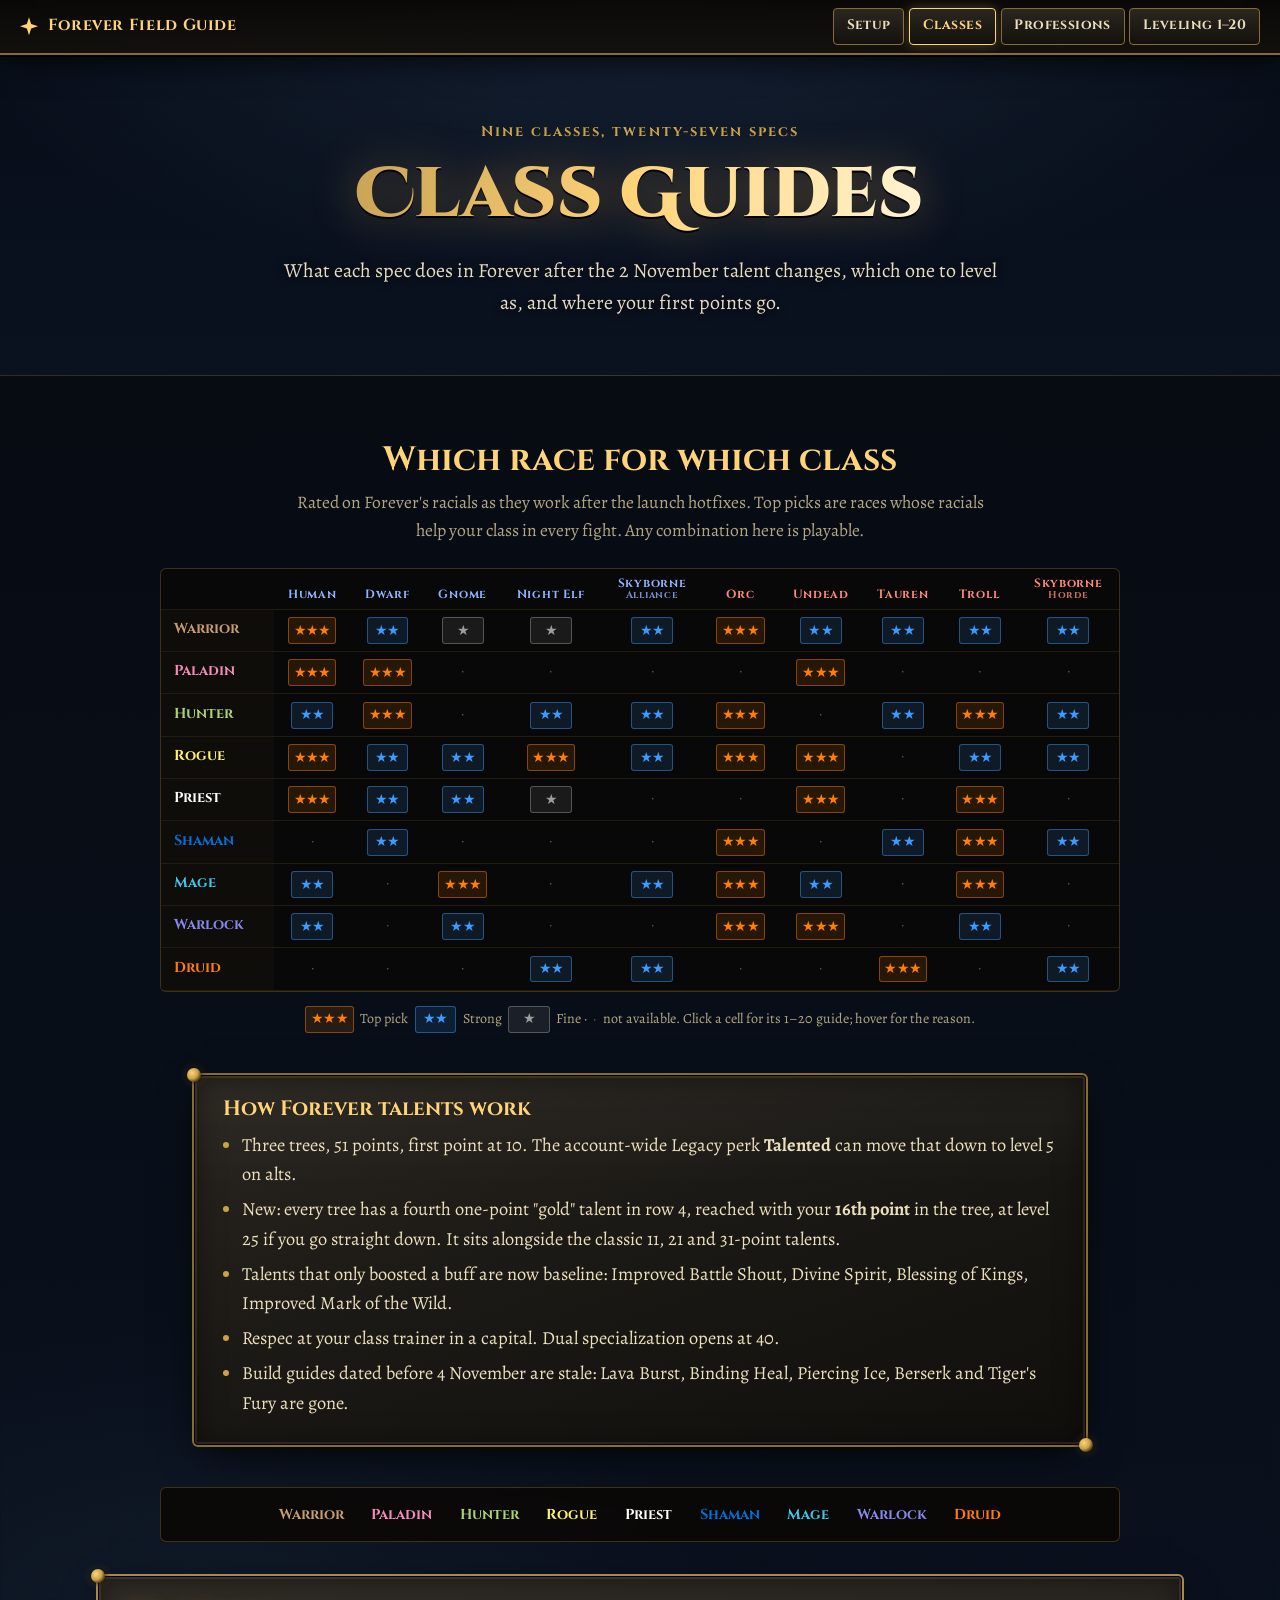
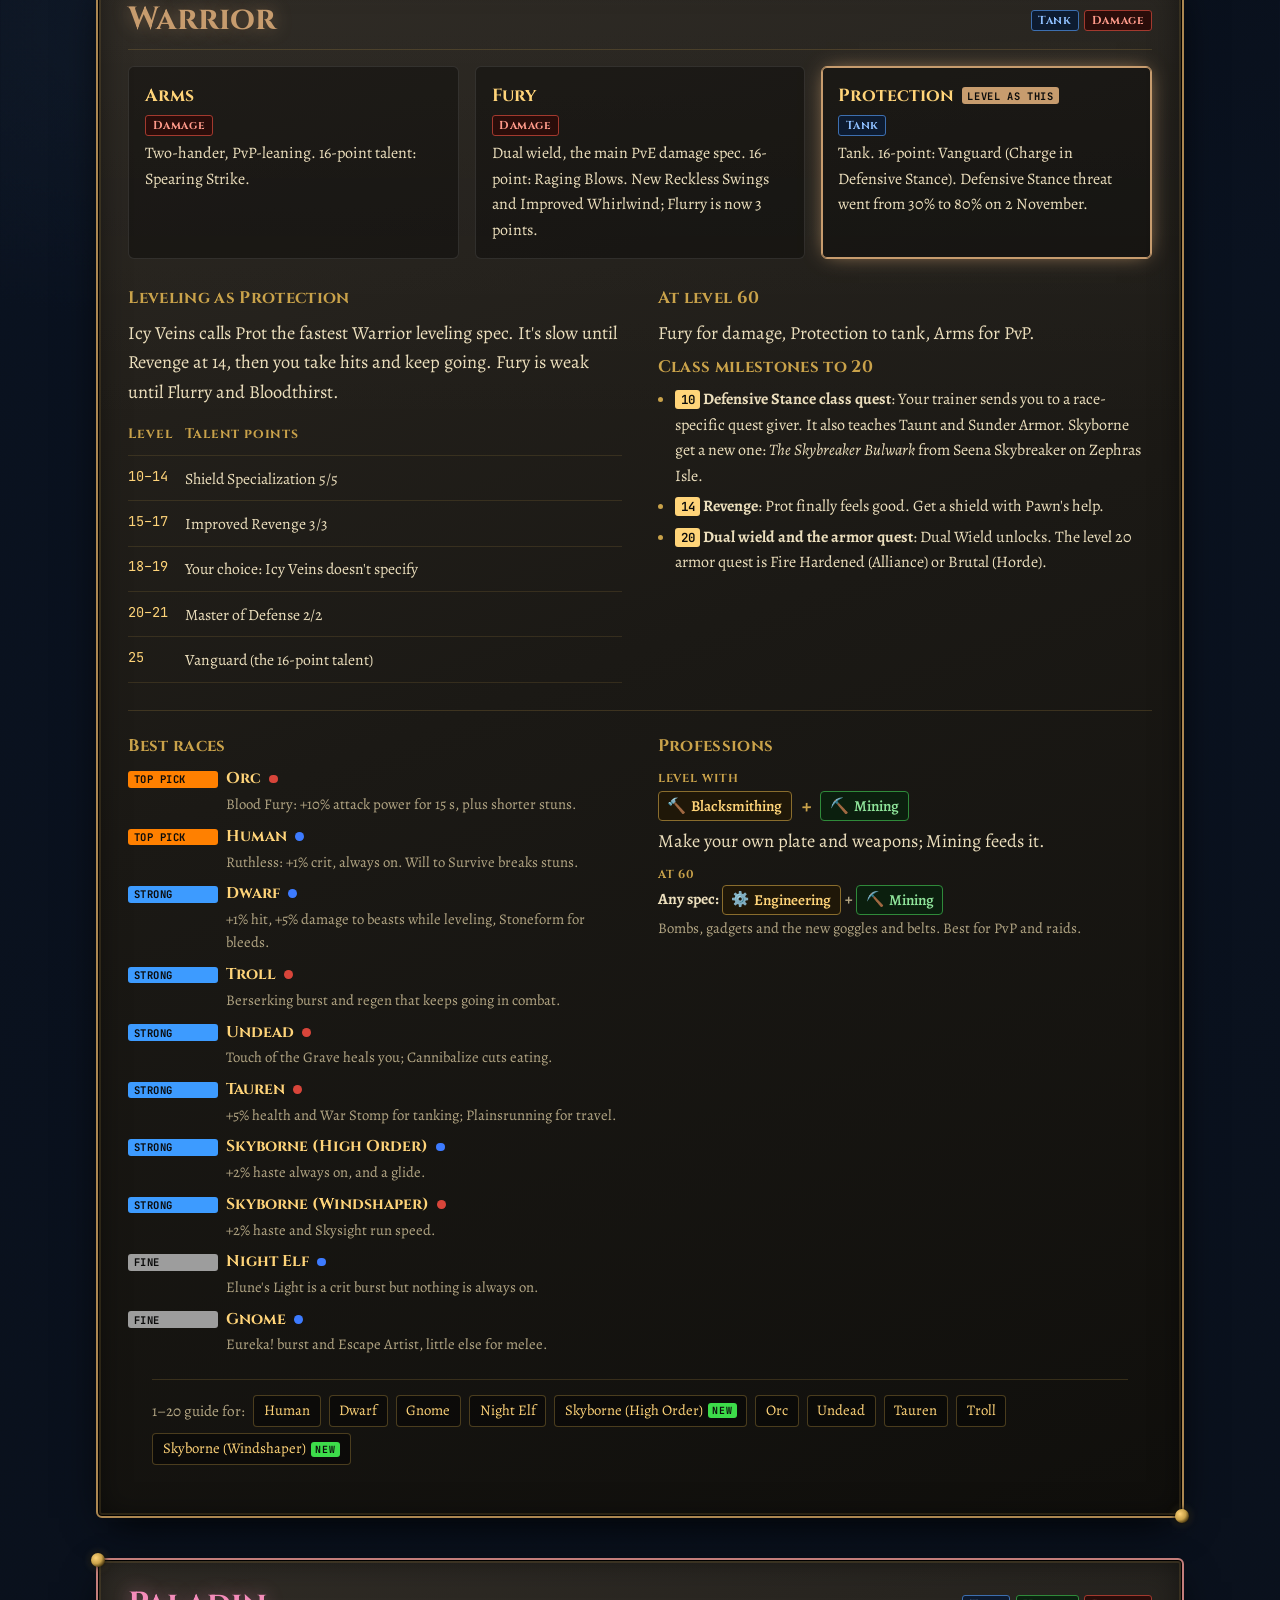
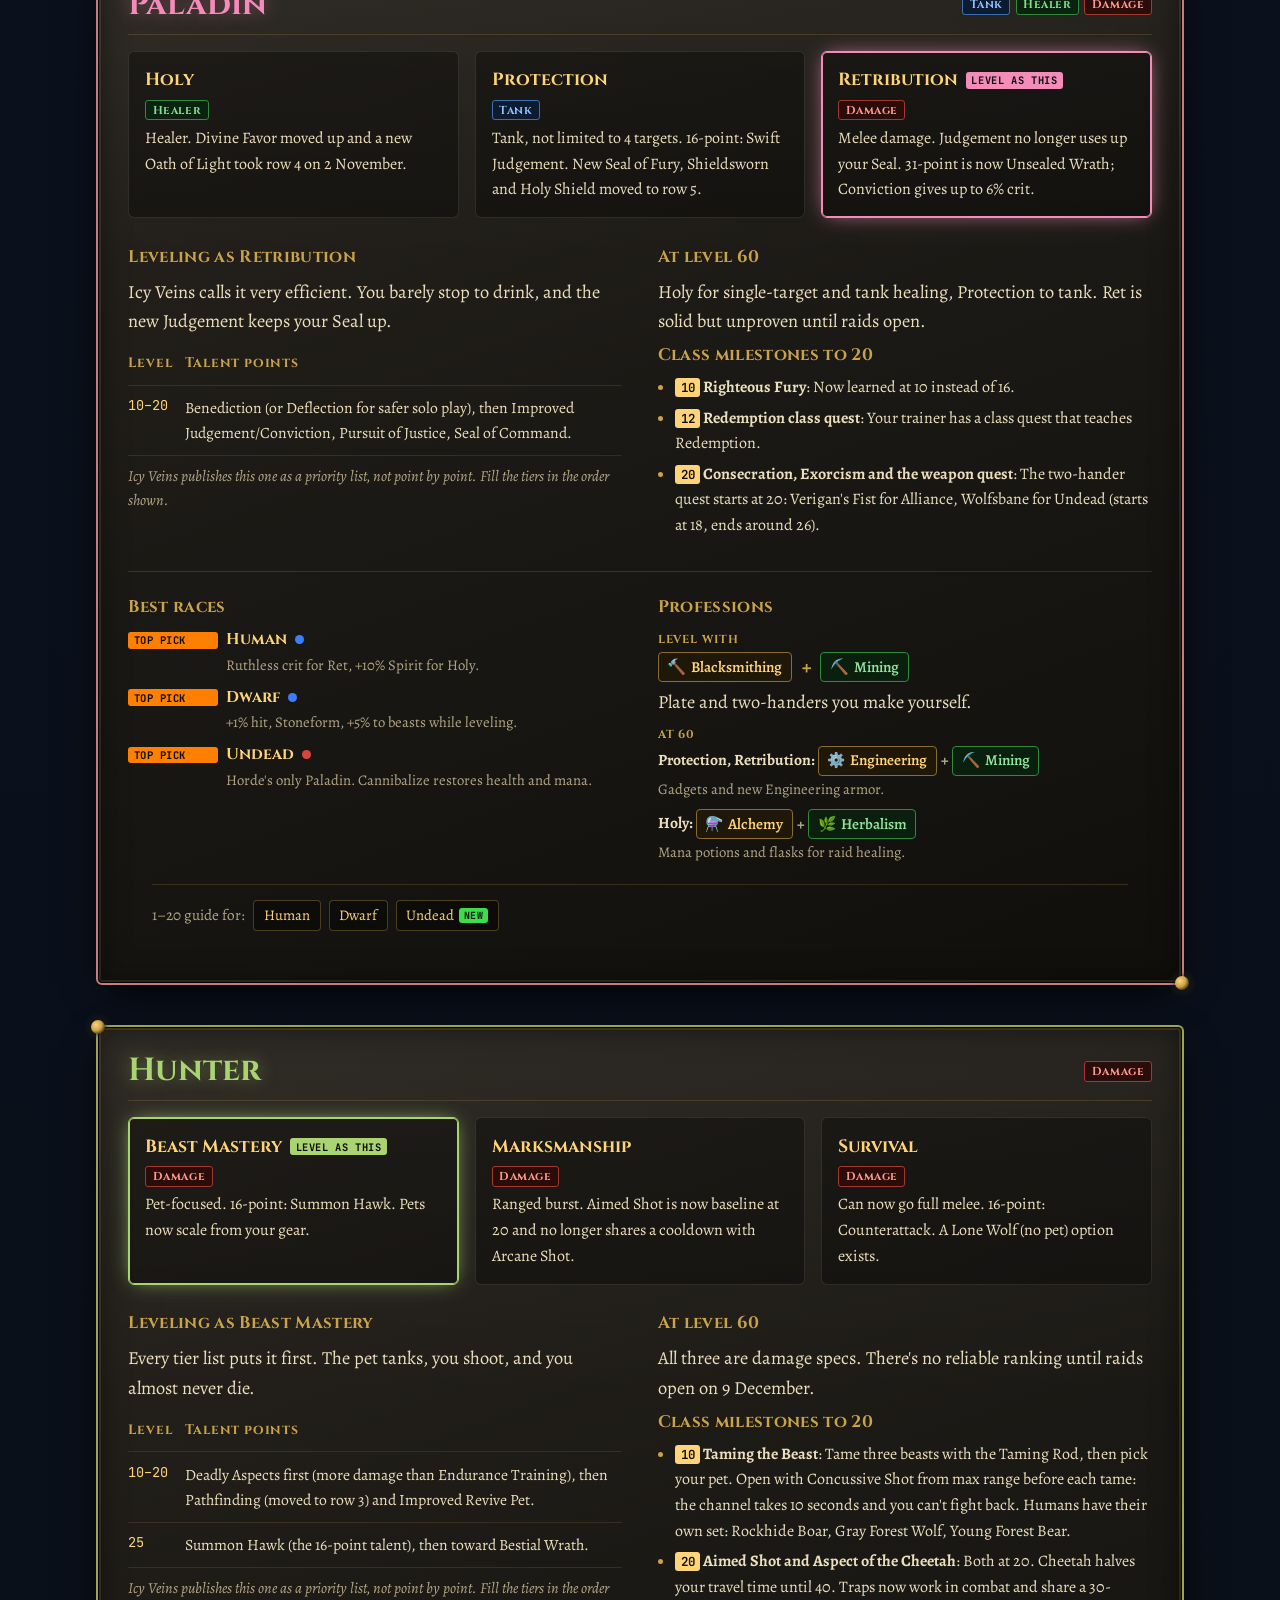
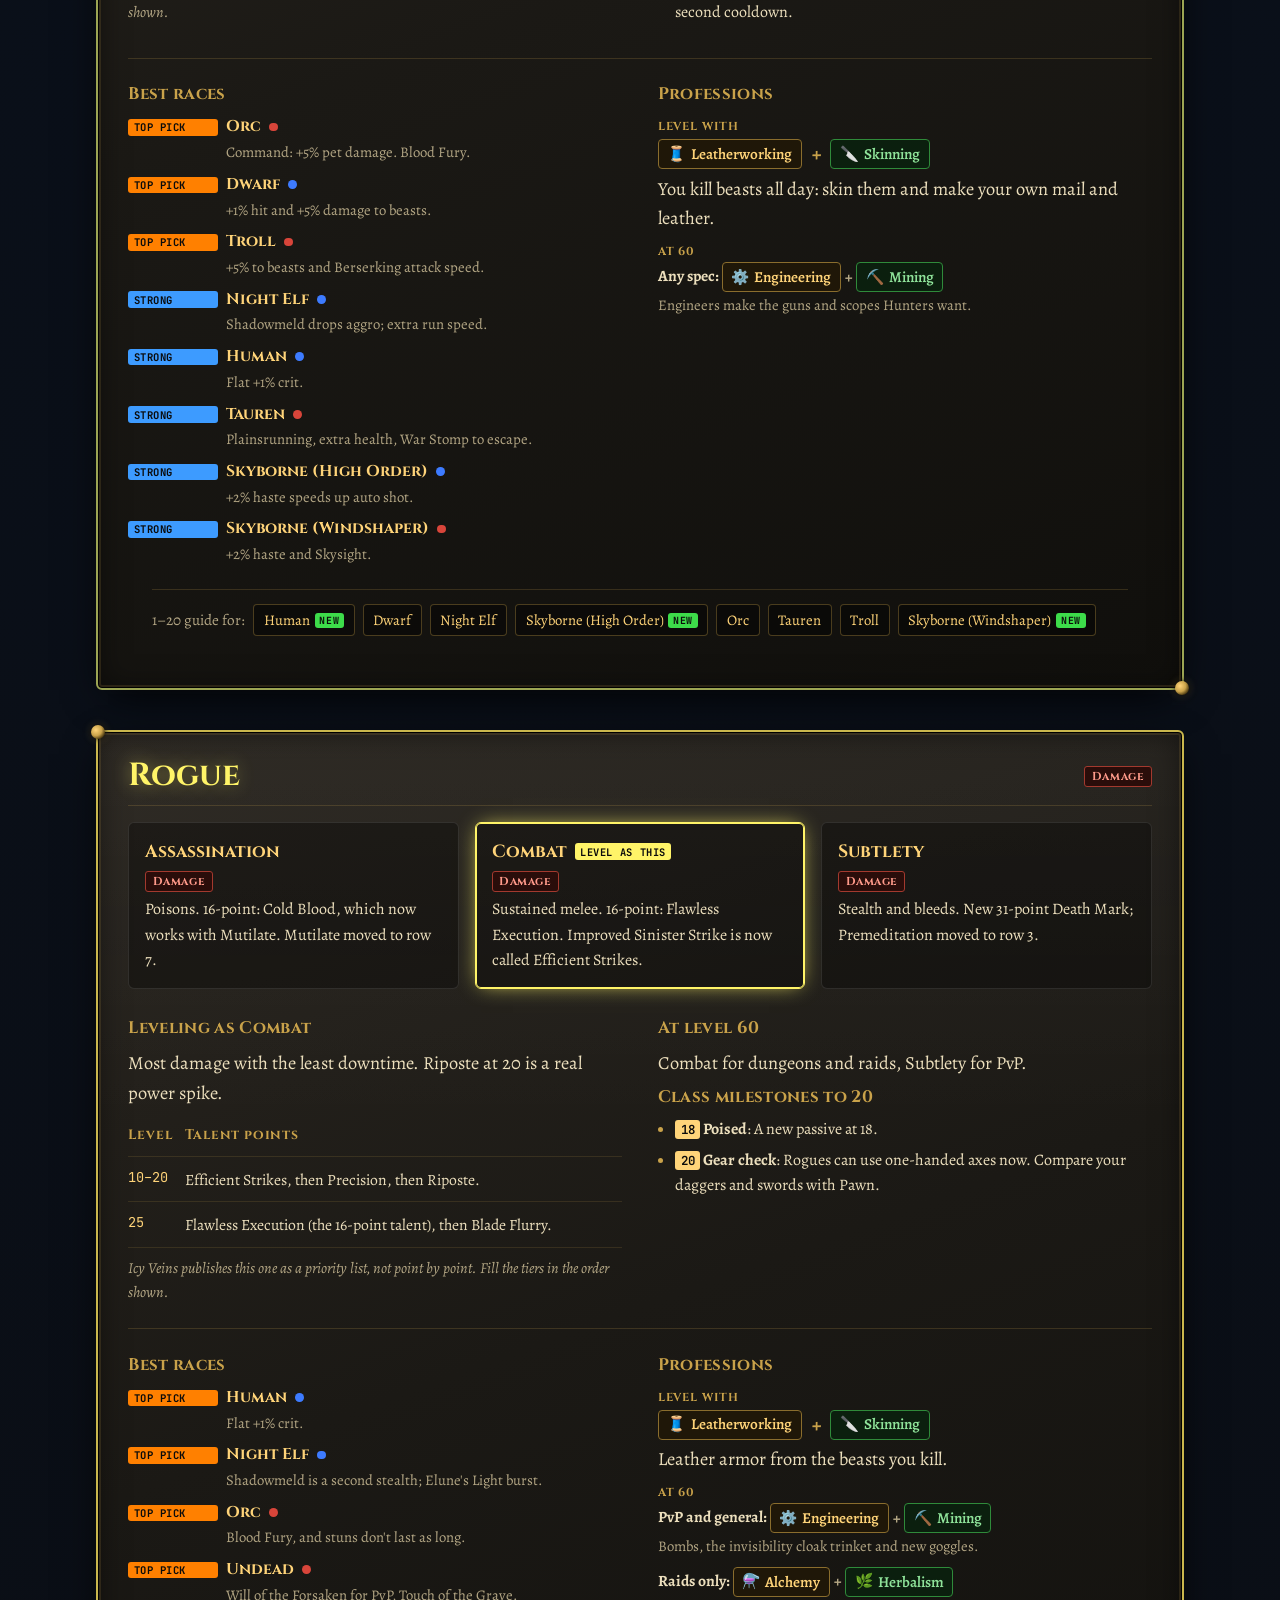
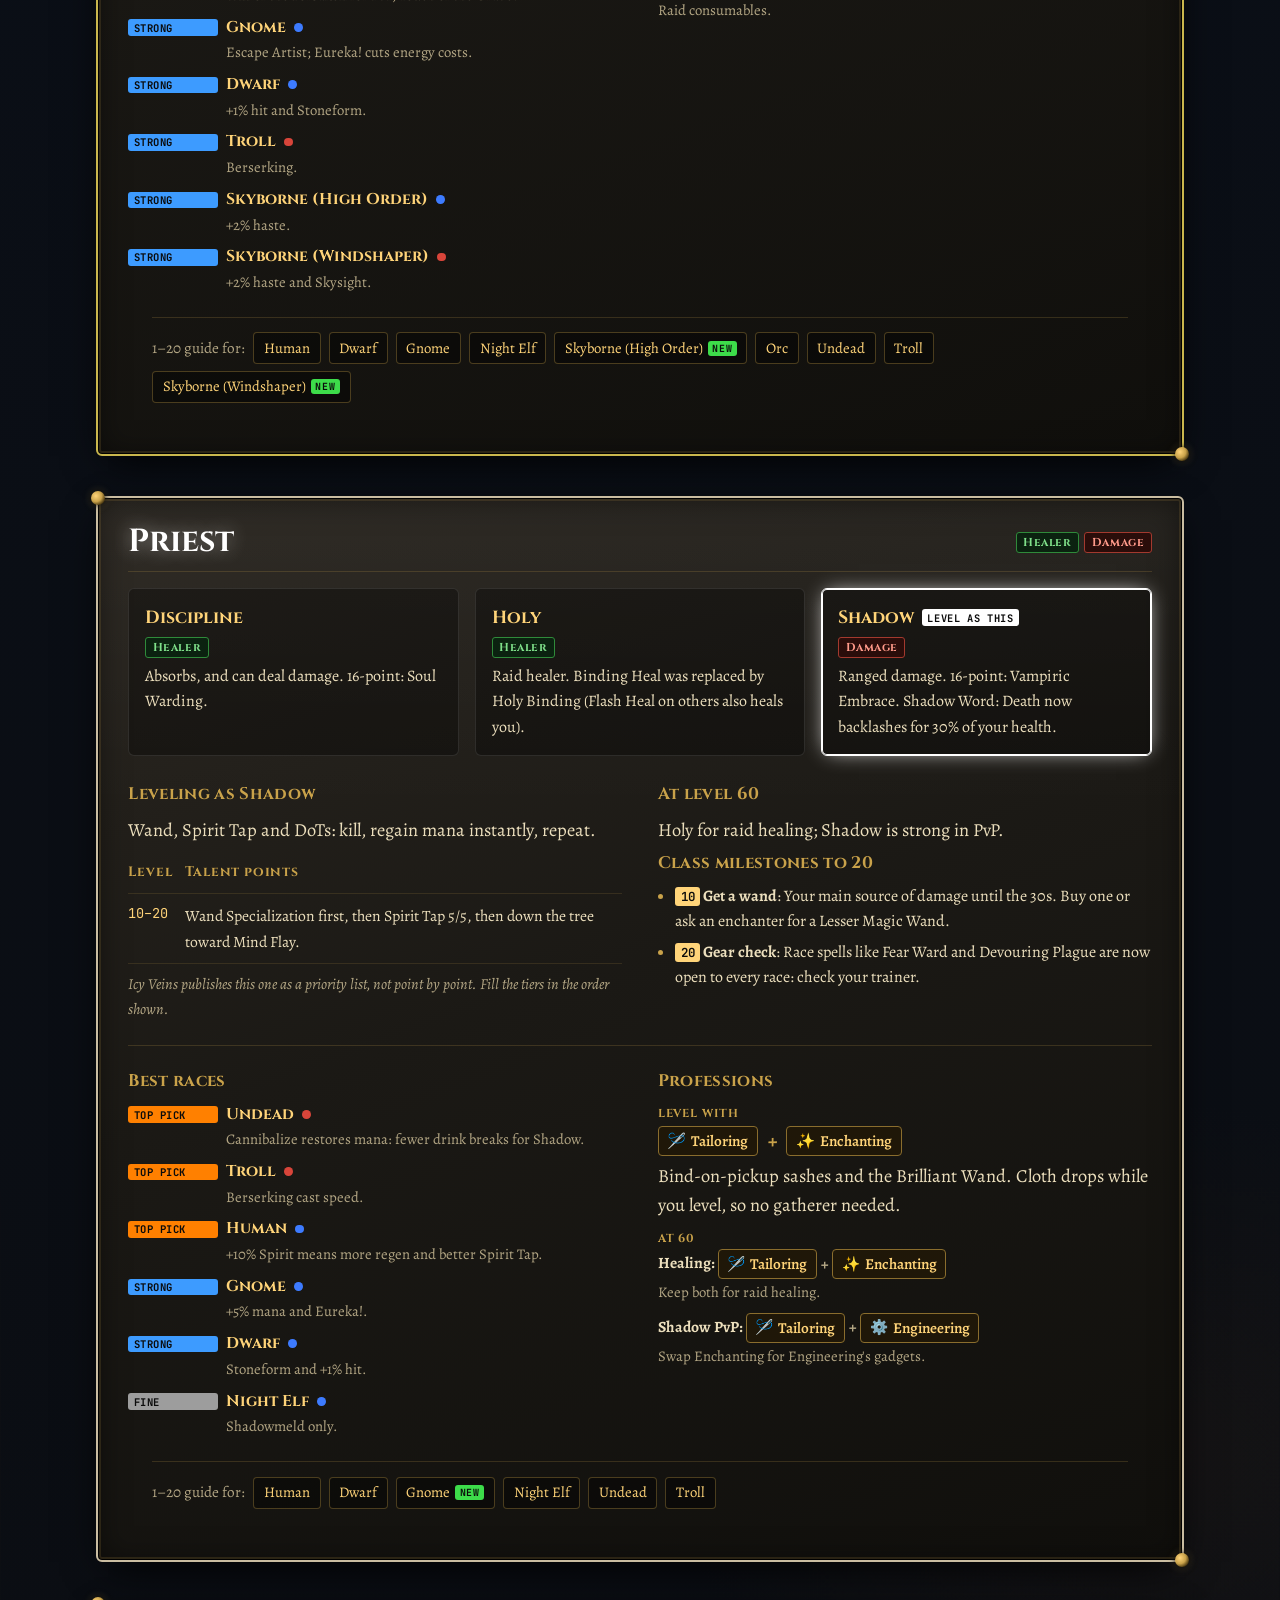
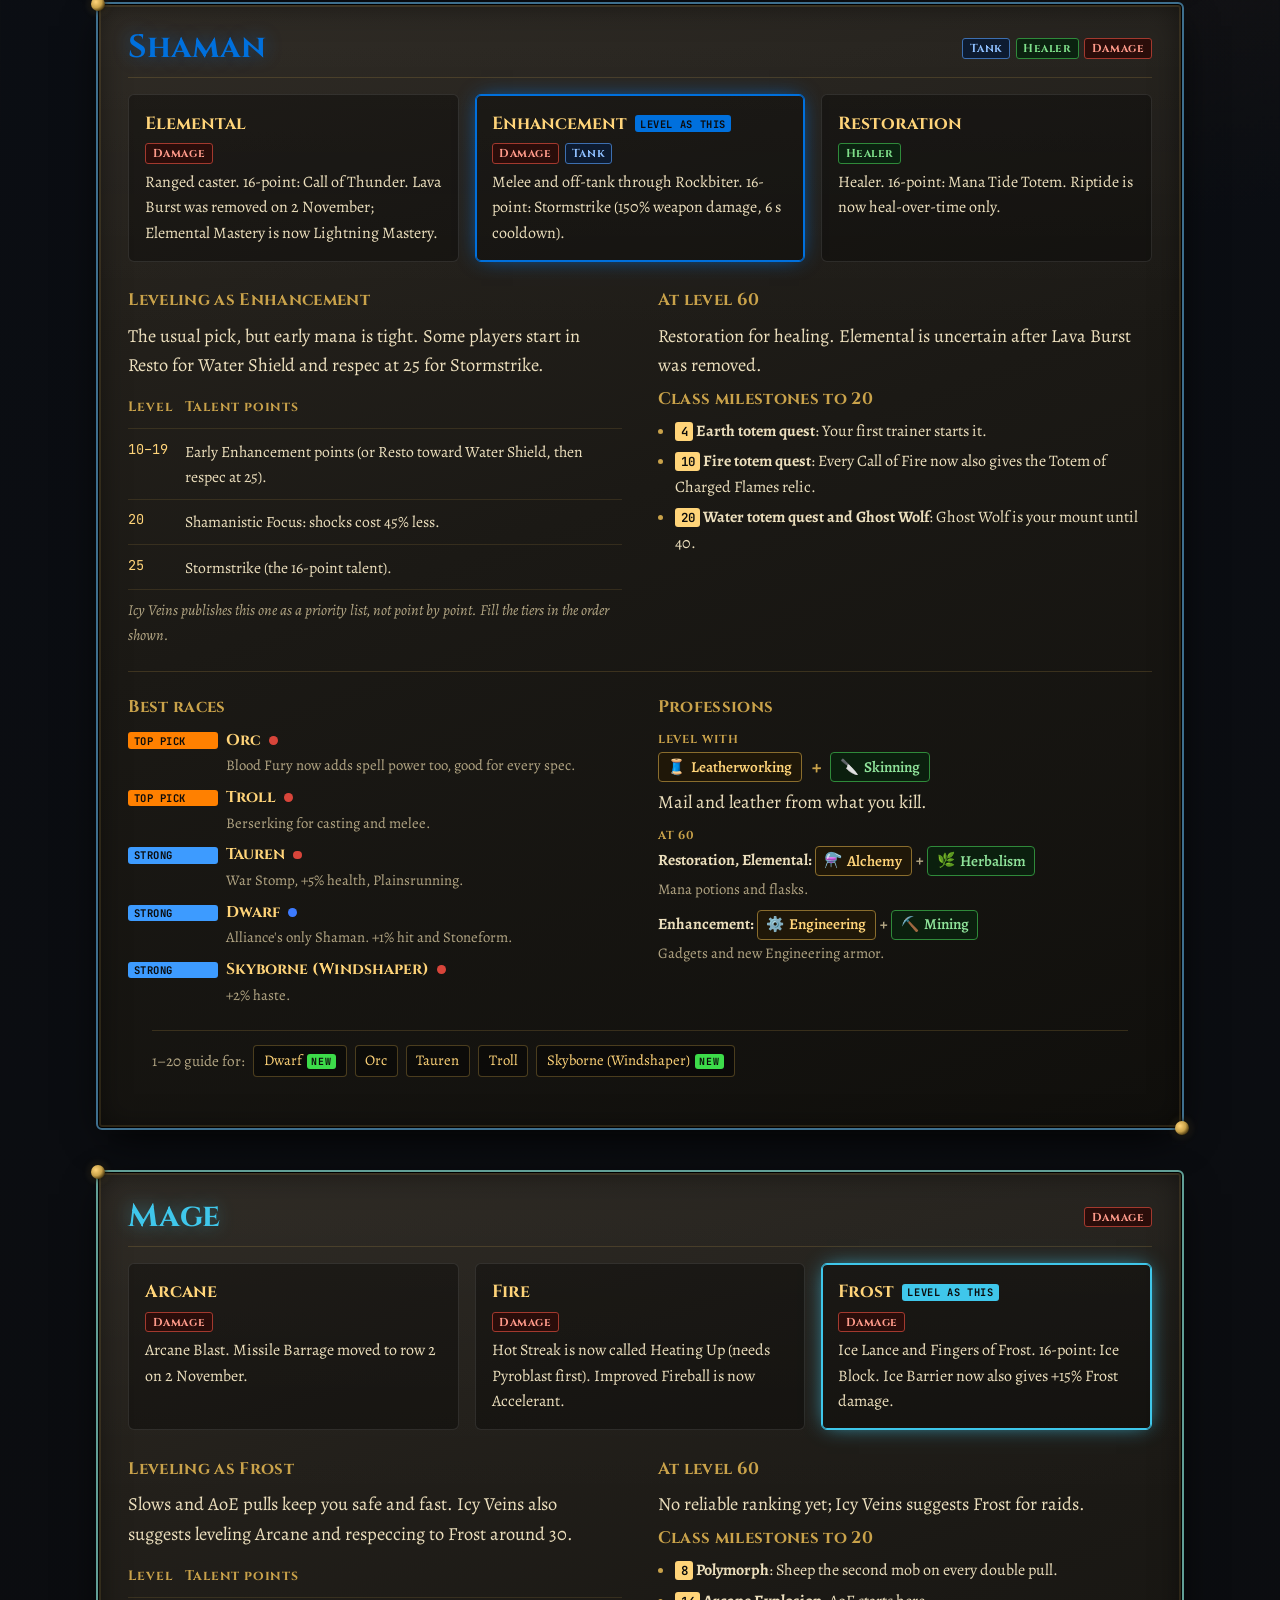
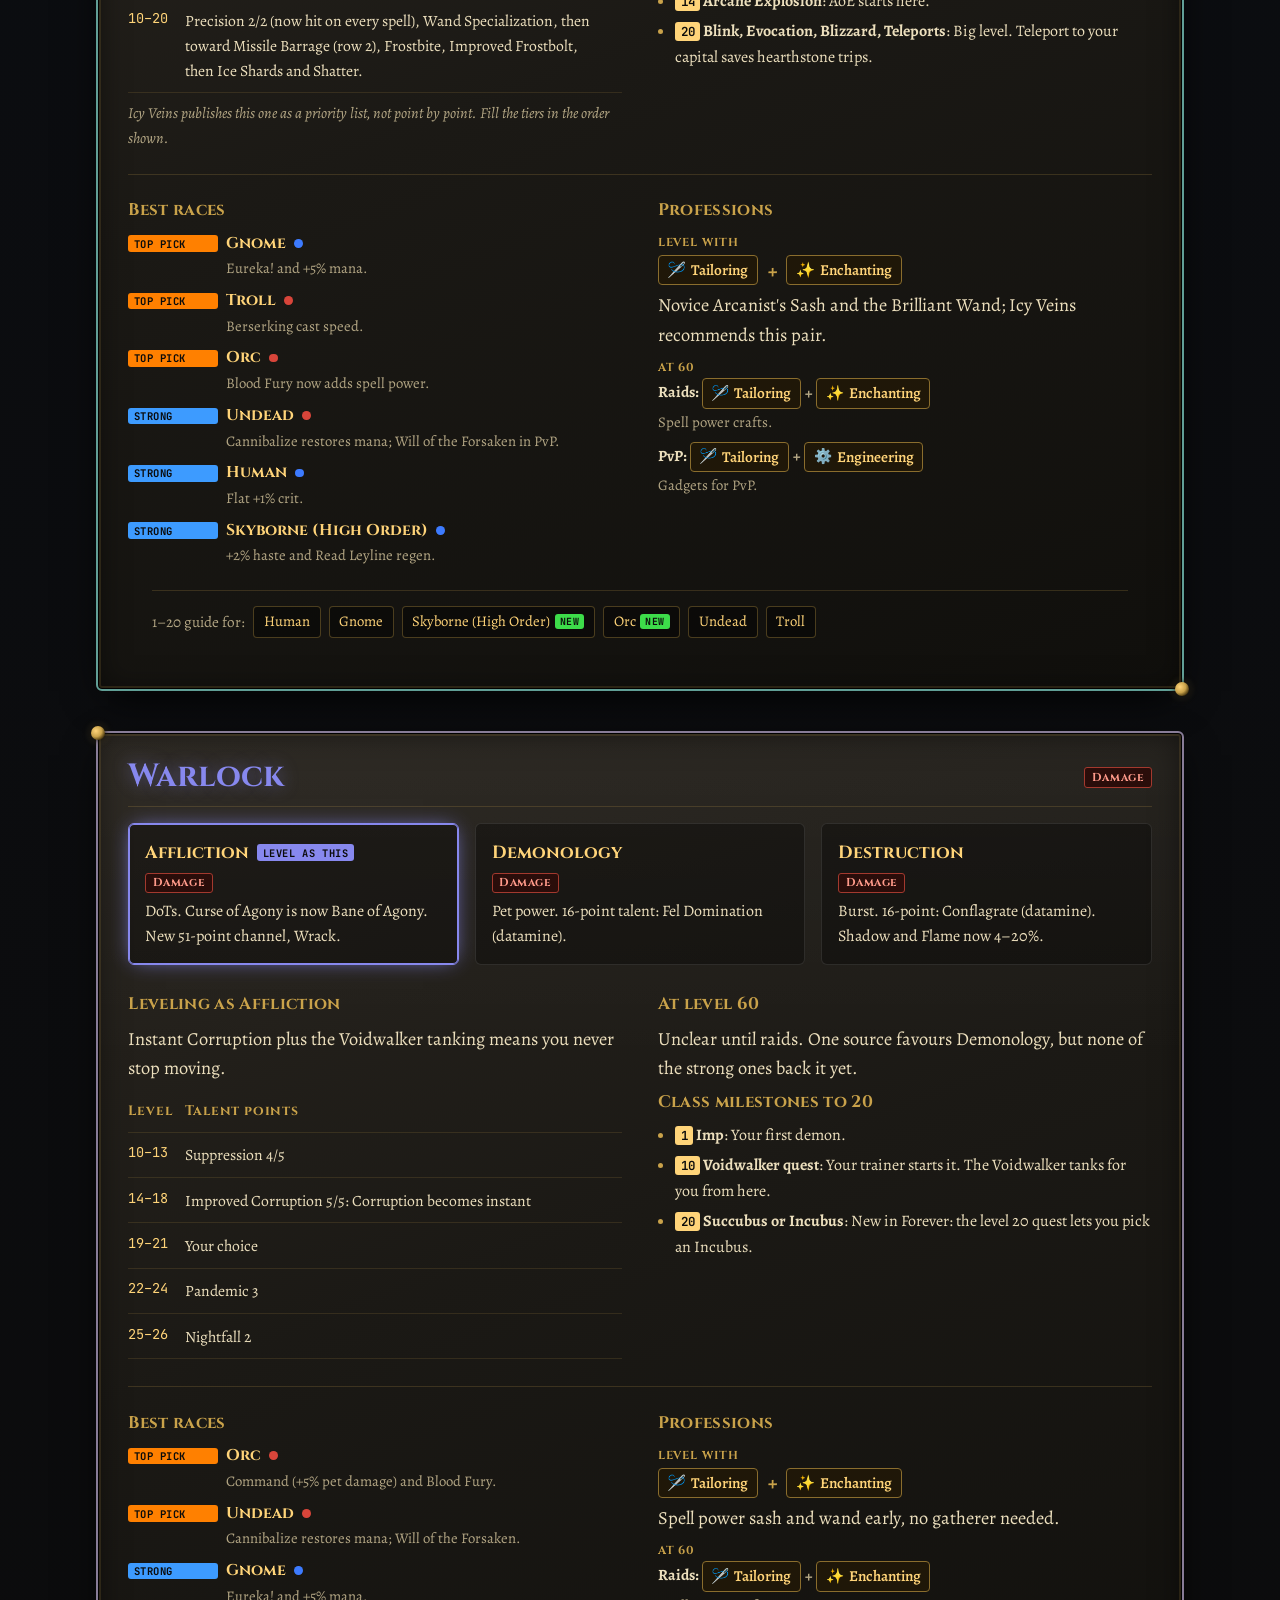
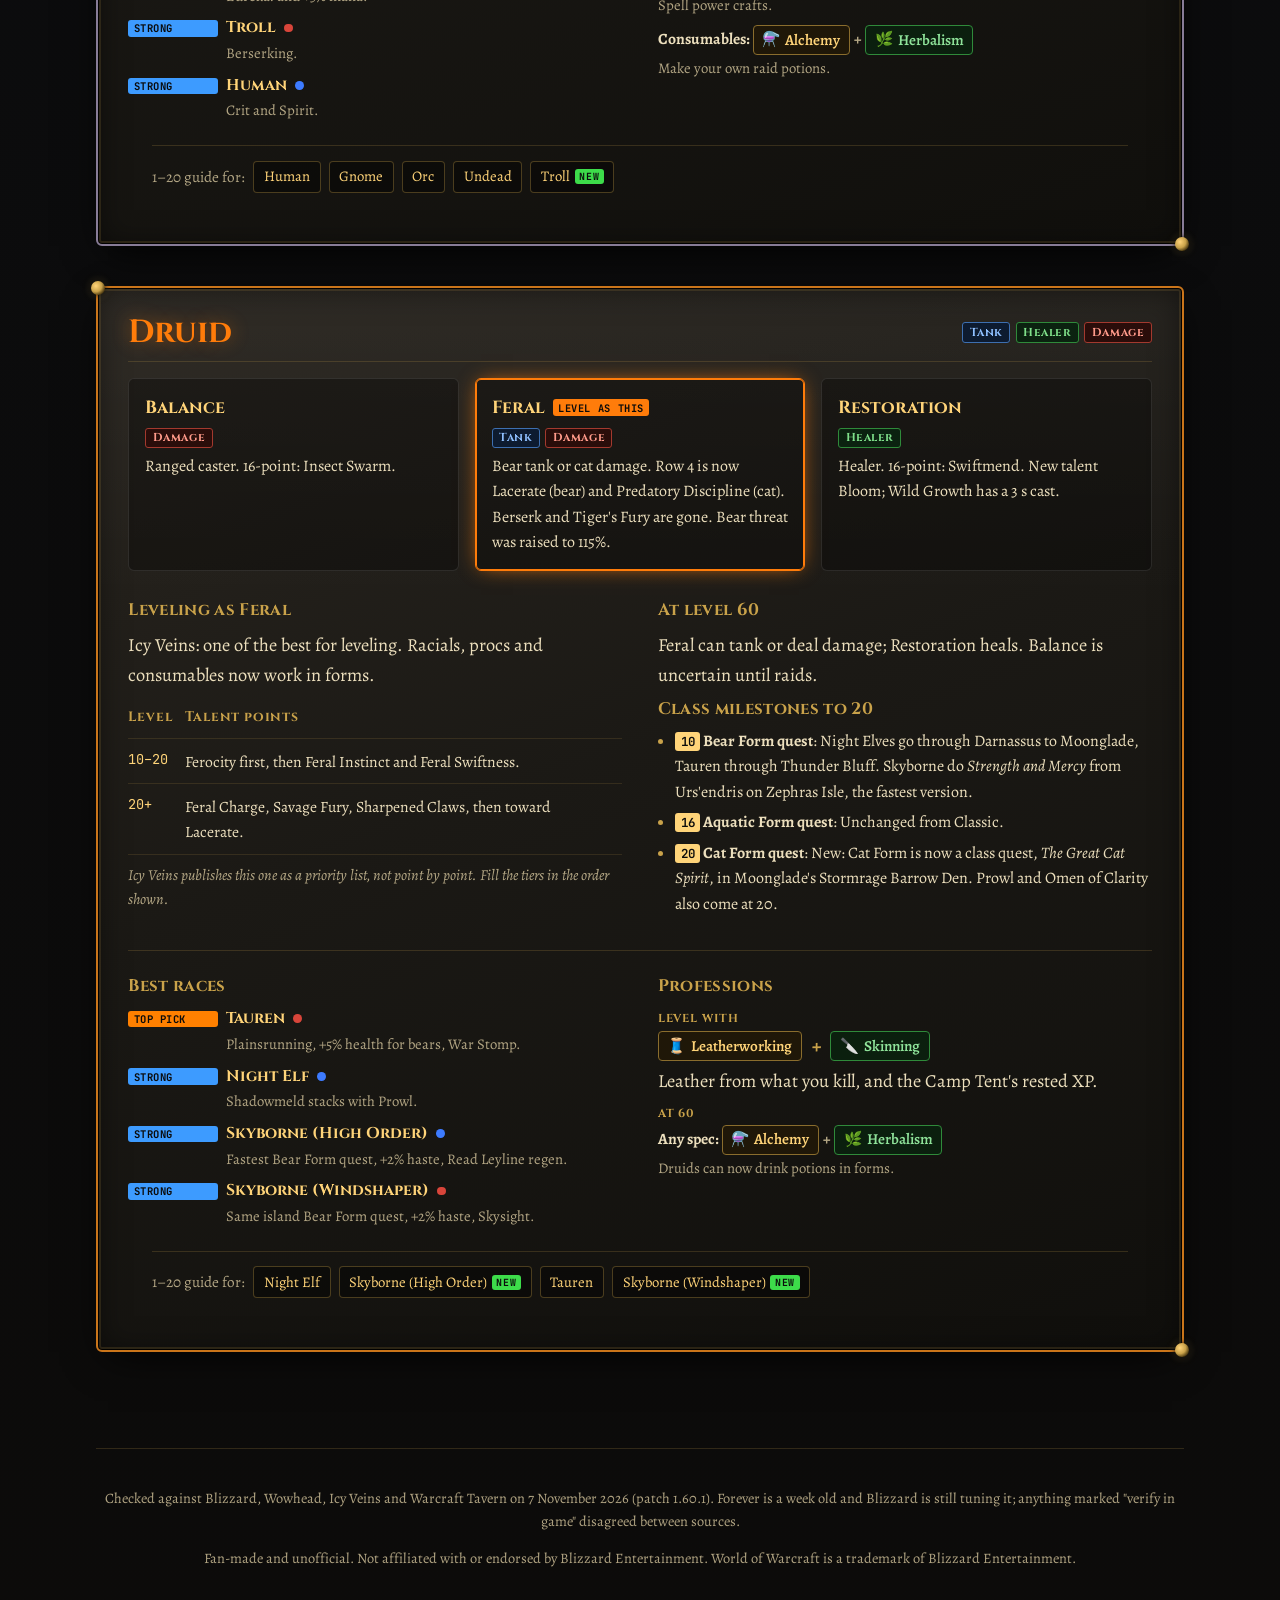
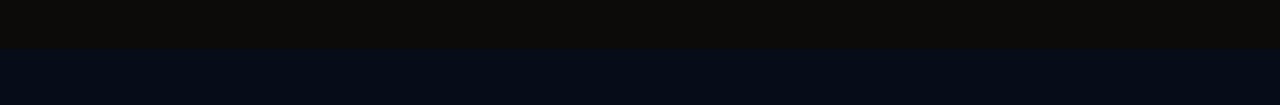
==== commit e5e67bef: "Skyborne: real Zephras route, Horde mainland route, Hunter taming quest; add ForeverWisp Rebuilt fro" ====
--- a/classes.html
+++ b/classes.html
@@ -9,8 +9,8 @@
 <link rel="preconnect" href="https://fonts.googleapis.com">
 <link rel="preconnect" href="https://fonts.gstatic.com" crossorigin>
 <link href="https://fonts.googleapis.com/css2?family=Cinzel:wght@500;700;900&family=Cinzel+Decorative:wght@700;900&family=Alegreya:ital,wght@0,400;0,600;0,800;1,400&family=JetBrains+Mono:wght@400;600&display=swap" rel="stylesheet">
-<link rel="stylesheet" href="style.css?v=202611080008">
-<link rel="stylesheet" href="pages.css?v=202611080008">
+<link rel="stylesheet" href="style.css?v=202611080012">
+<link rel="stylesheet" href="pages.css?v=202611080012">
 <link rel="icon" href="data:image/svg+xml,%3Csvg xmlns='http://www.w3.org/2000/svg' viewBox='0 0 32 32'%3E%3Cpath d='M16 2l4 10 10 4-10 4-4 10-4-10-10-4 10-4z' fill='%23ffd479'/%3E%3C/svg%3E">
 </head>
 <body data-page="classes" class="subpage">
@@ -55,8 +55,8 @@
 </main>
 <div class="banner" role="status" aria-live="polite"><span class="banner-text"></span></div>
 <div class="fct" aria-hidden="true"></div>
-<script src="guide-data.js?v=202611080008"></script>
-<script src="build-data.js?v=202611080008"></script>
-<script src="pages.js?v=202611080008"></script>
+<script src="guide-data.js?v=202611080012"></script>
+<script src="build-data.js?v=202611080012"></script>
+<script src="pages.js?v=202611080012"></script>
 </body>
 </html>
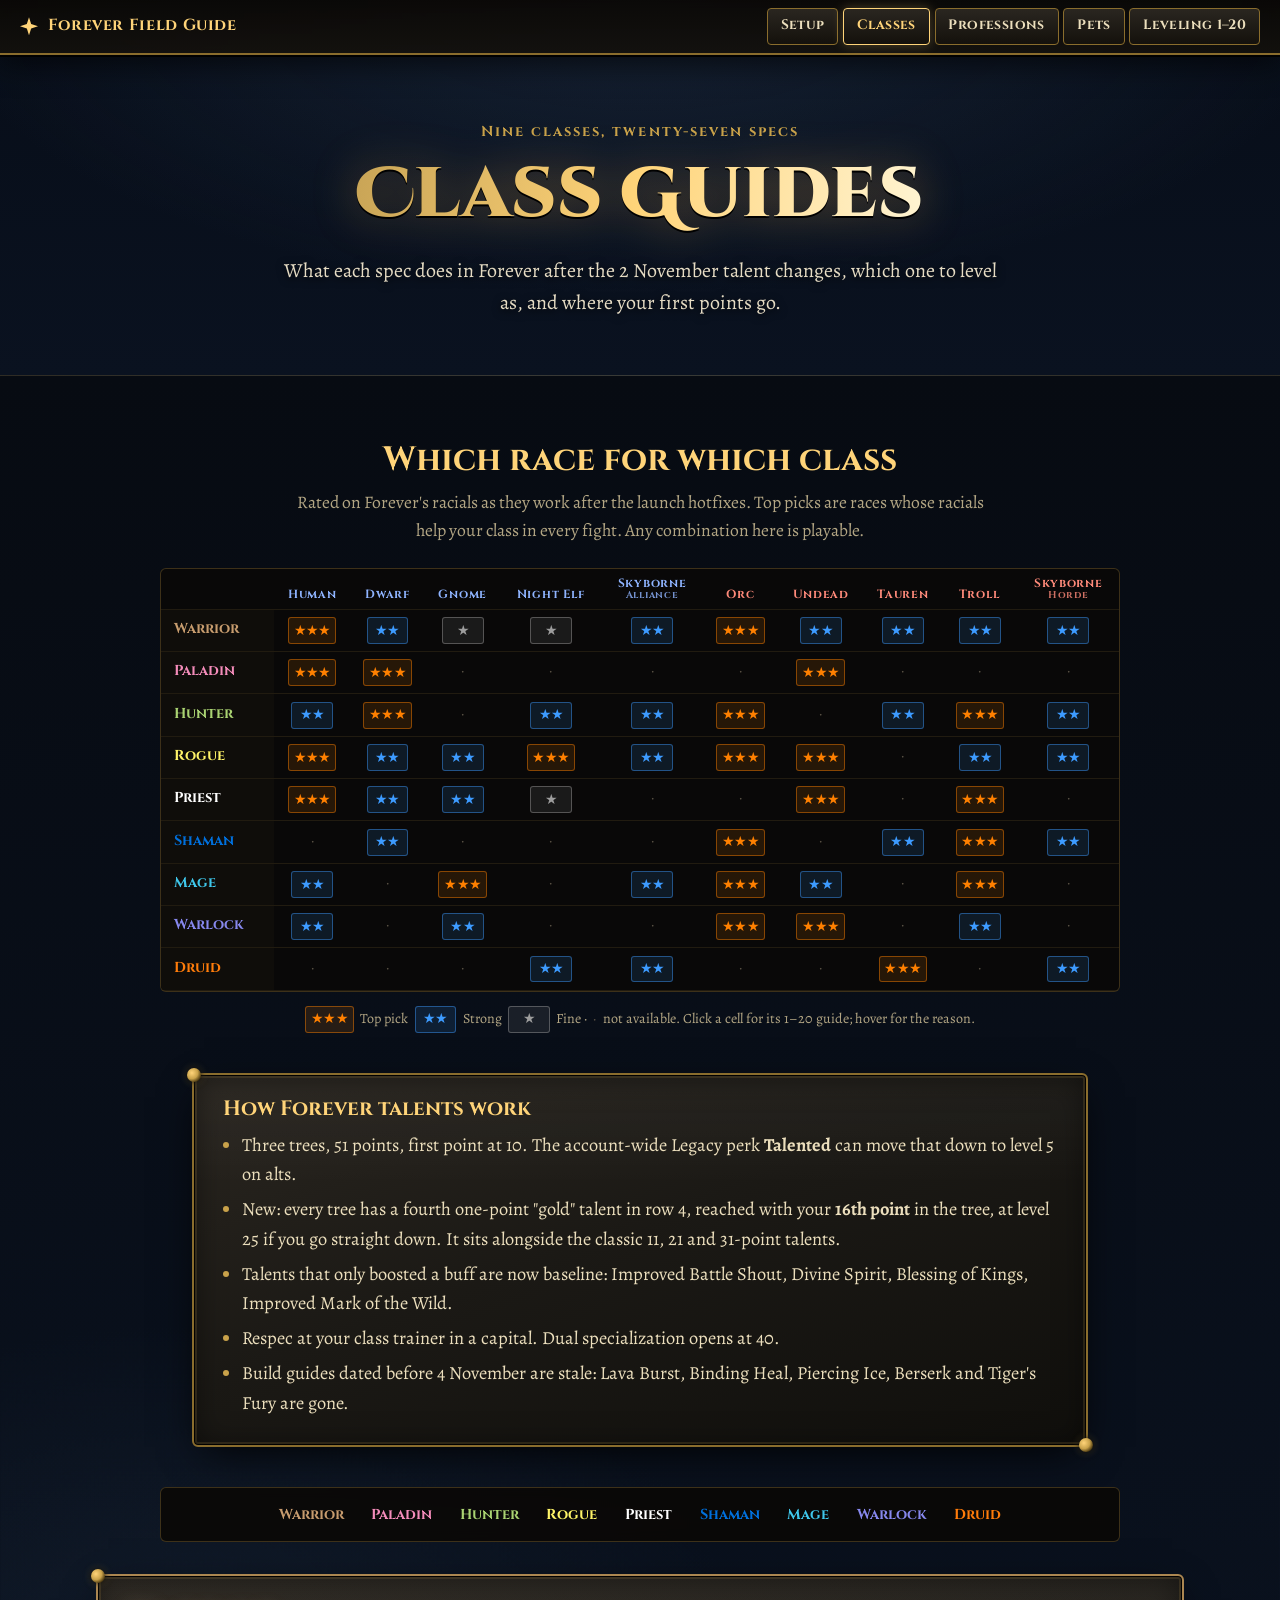
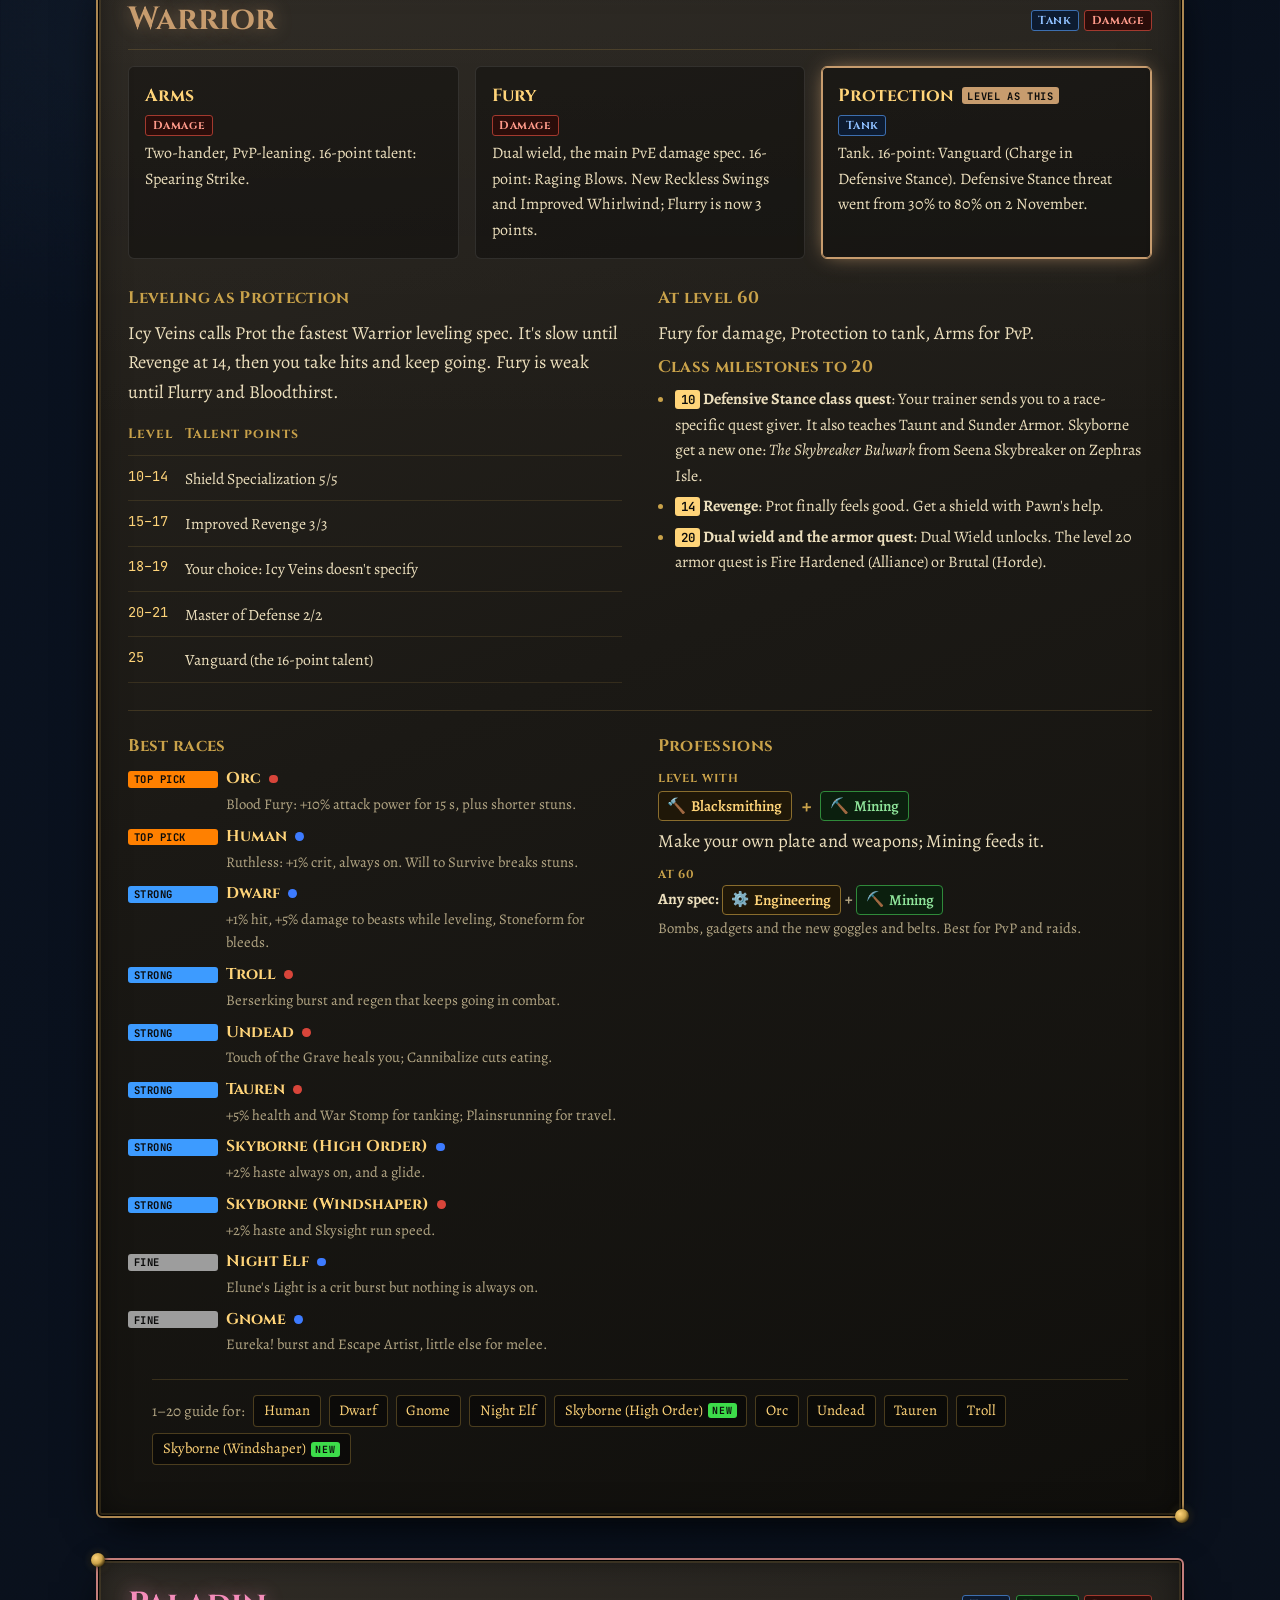
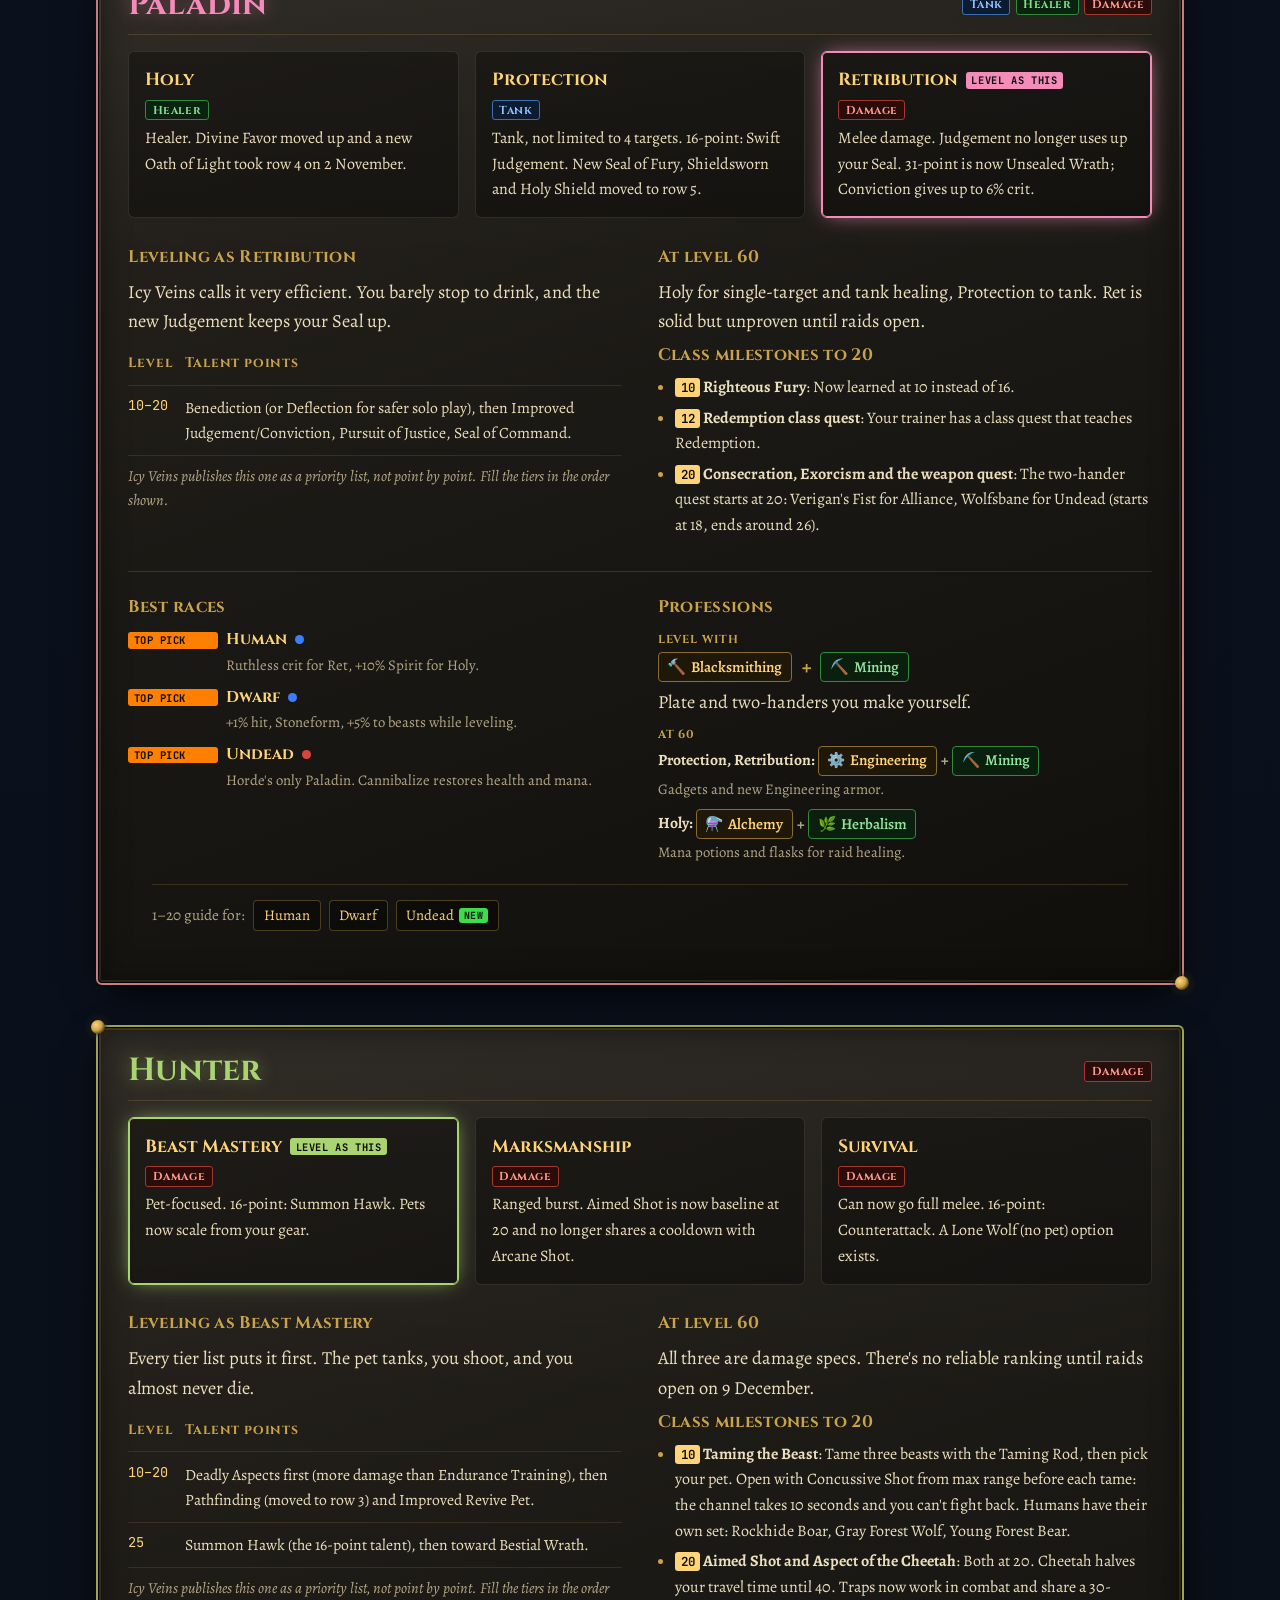
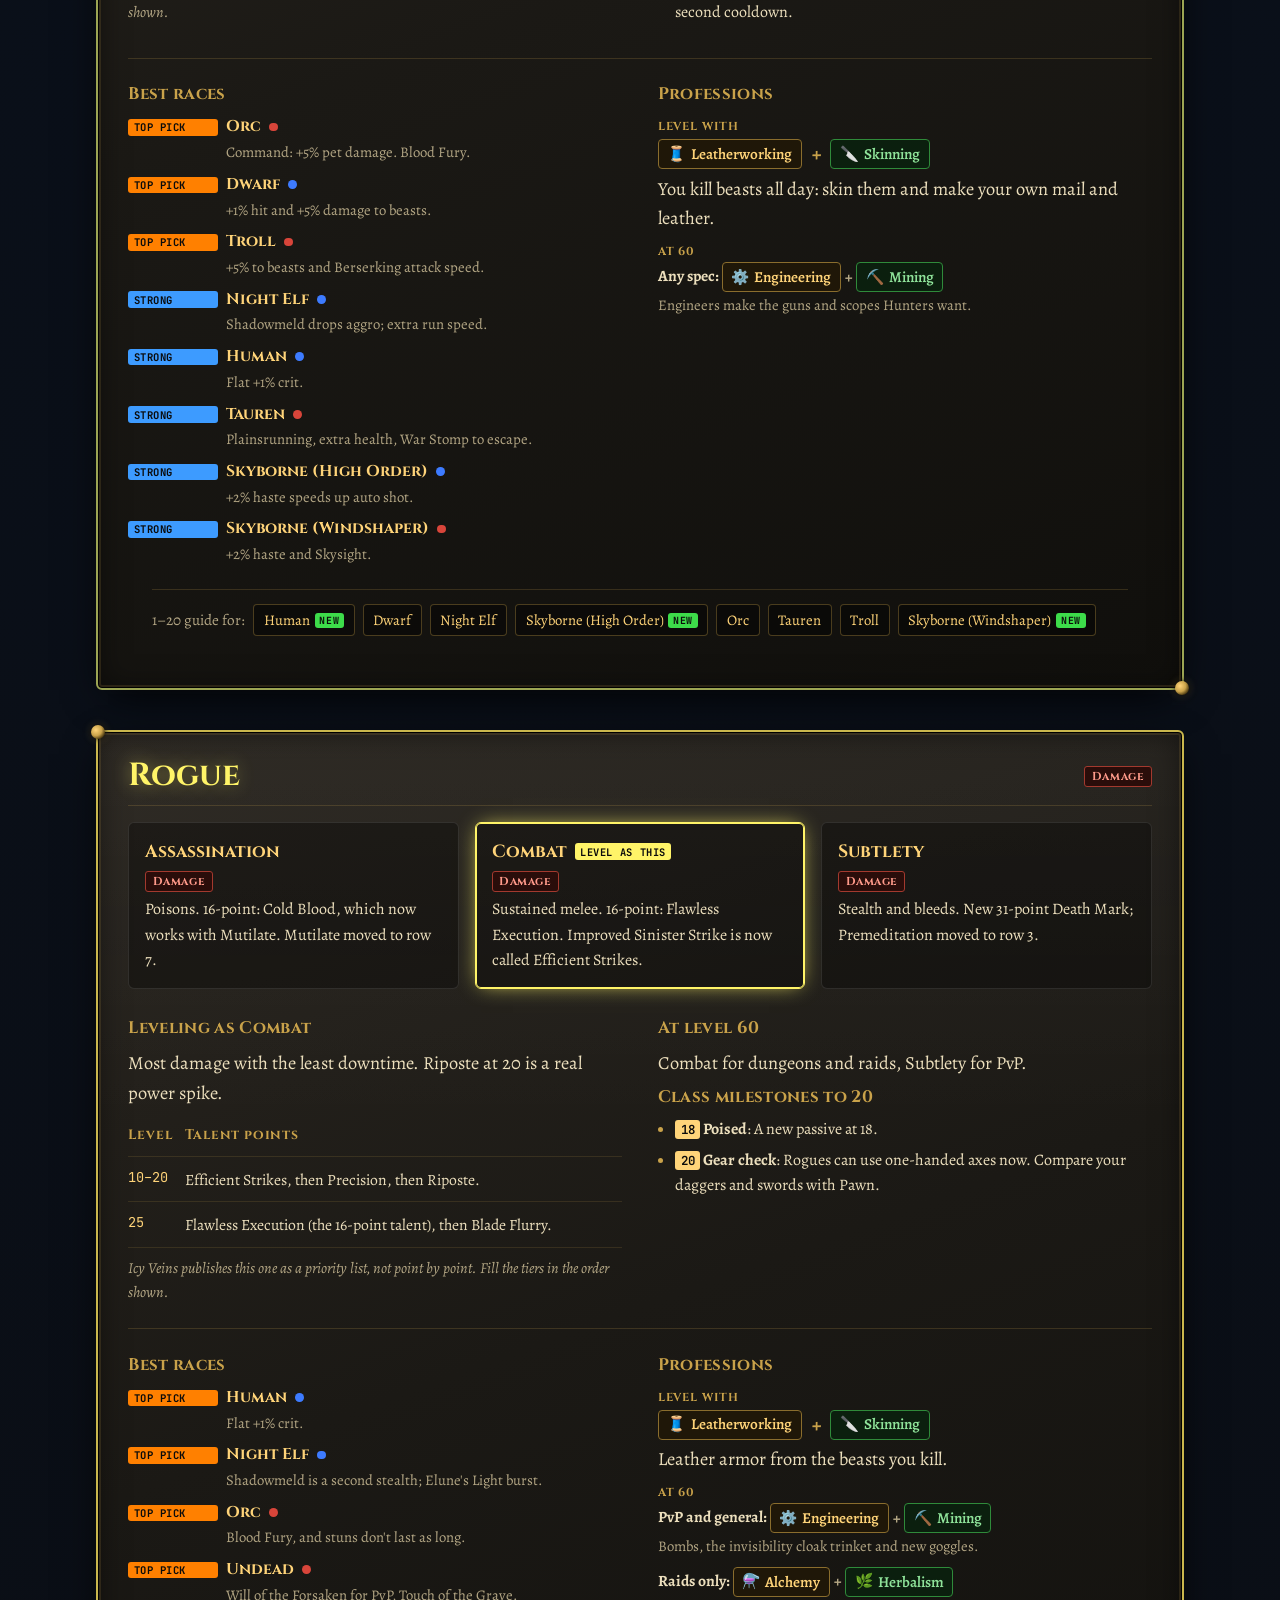
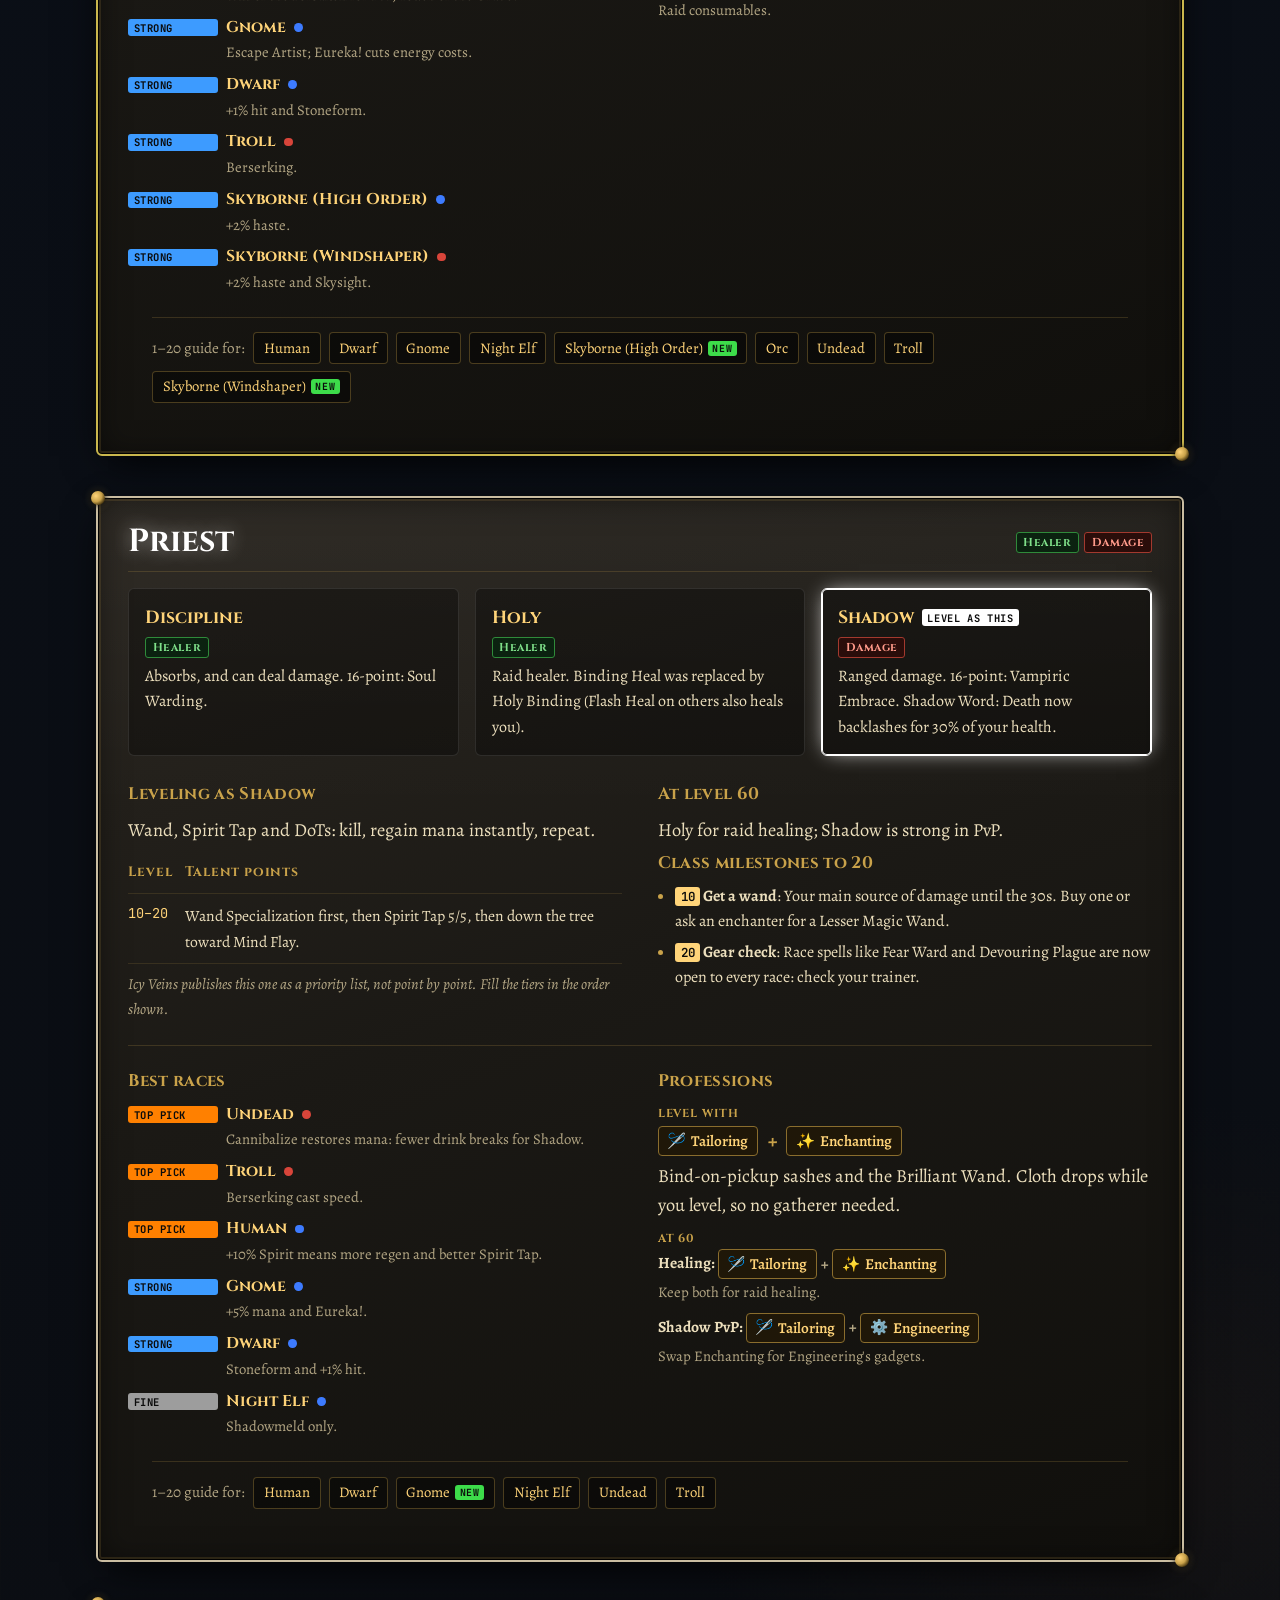
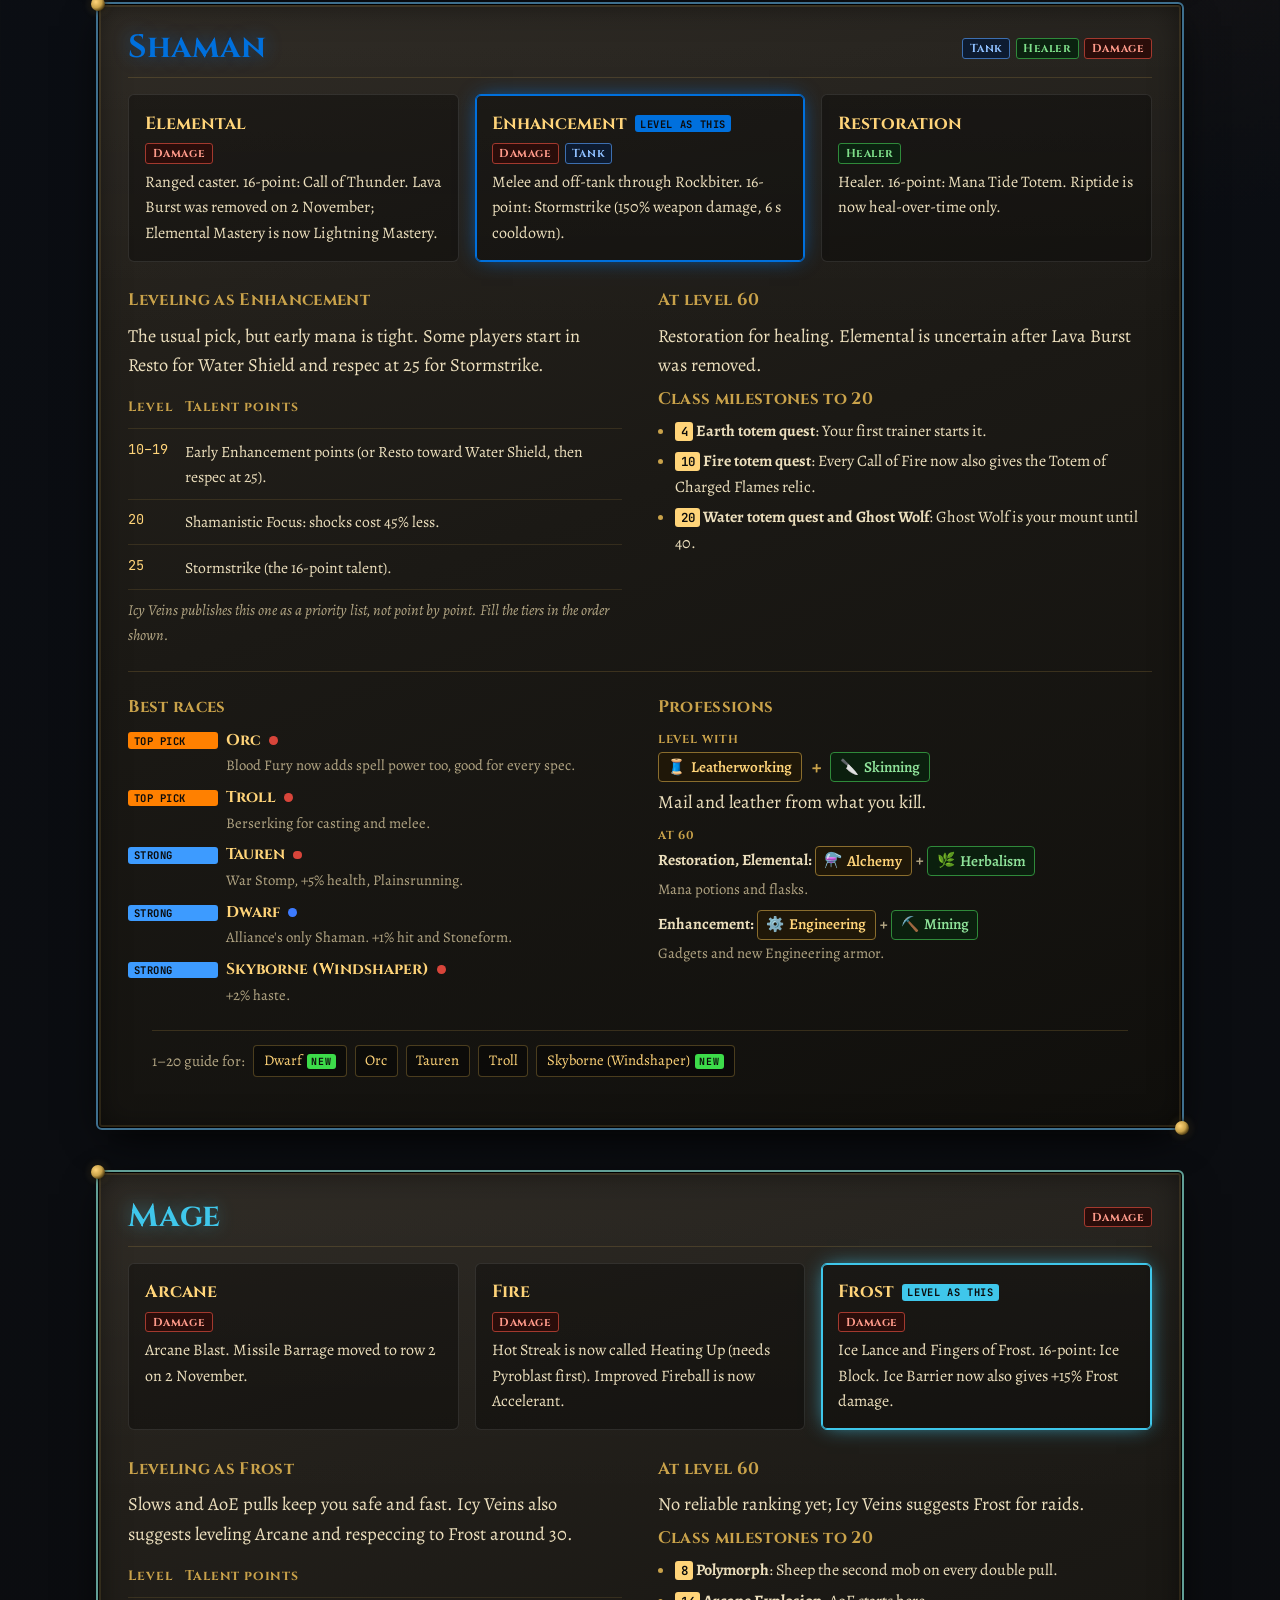
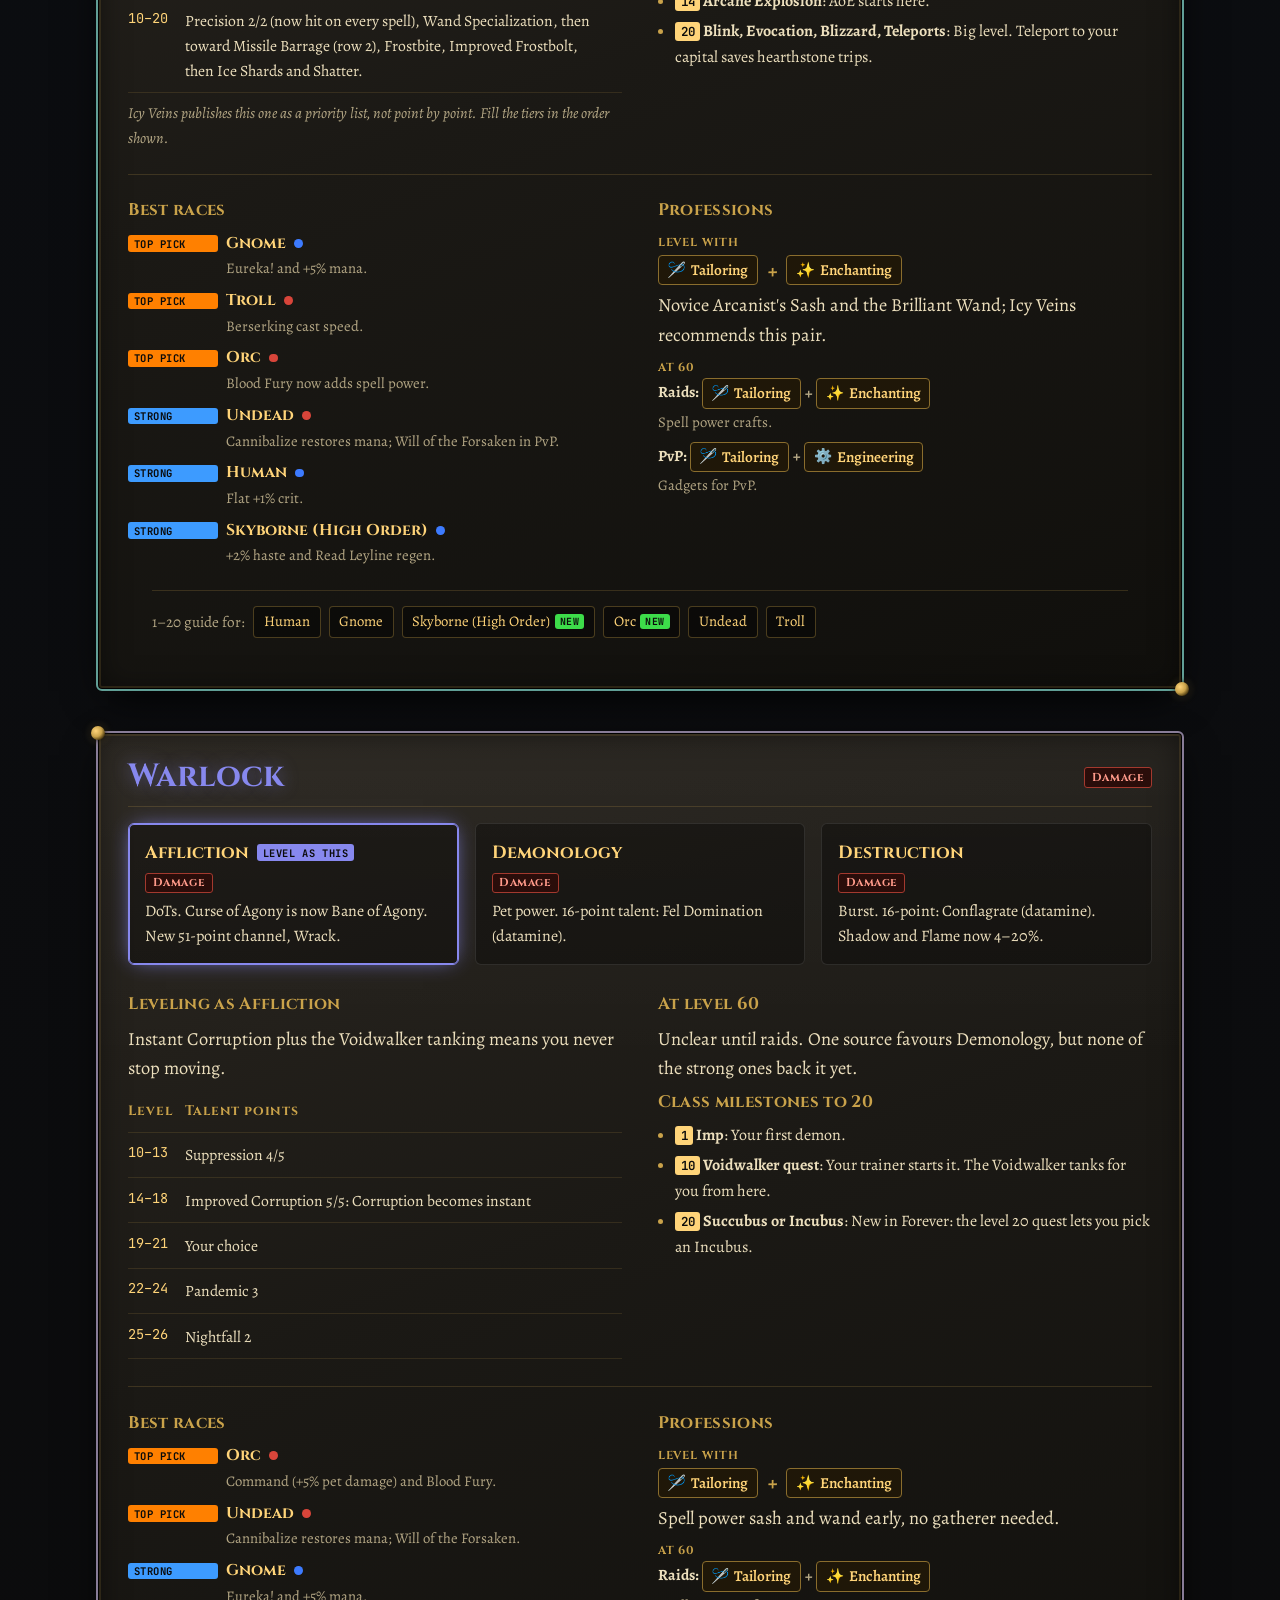
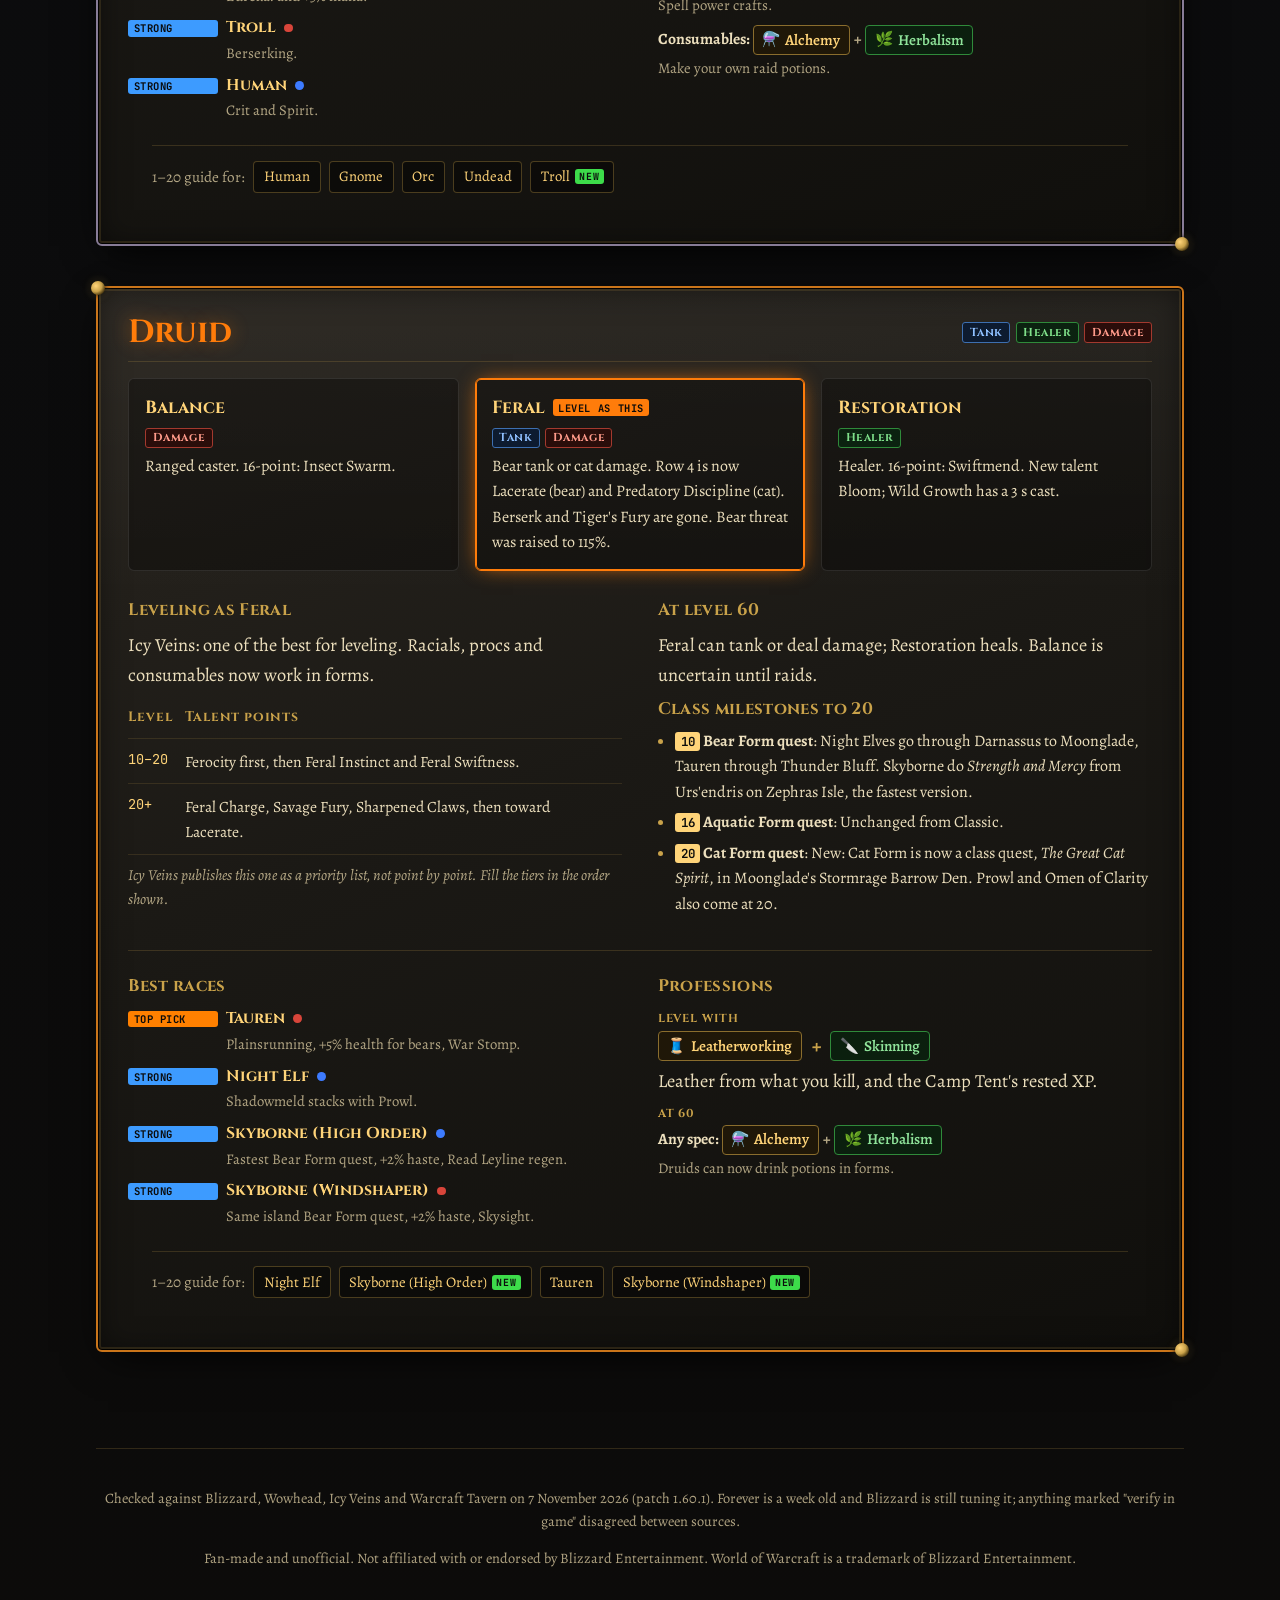
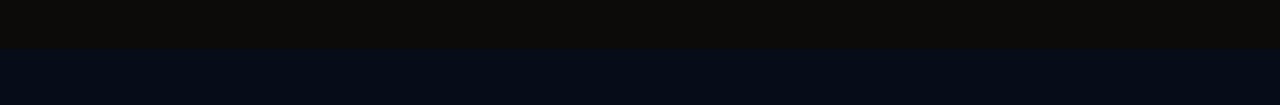
==== commit d905a329: "Add Hunter Pets page: best pets, tame spots, pet care, how death works Co-Authored-By: Claude Opus 5" ====
--- a/classes.html
+++ b/classes.html
@@ -9,8 +9,8 @@
 <link rel="preconnect" href="https://fonts.googleapis.com">
 <link rel="preconnect" href="https://fonts.gstatic.com" crossorigin>
 <link href="https://fonts.googleapis.com/css2?family=Cinzel:wght@500;700;900&family=Cinzel+Decorative:wght@700;900&family=Alegreya:ital,wght@0,400;0,600;0,800;1,400&family=JetBrains+Mono:wght@400;600&display=swap" rel="stylesheet">
-<link rel="stylesheet" href="style.css?v=202611080012">
-<link rel="stylesheet" href="pages.css?v=202611080012">
+<link rel="stylesheet" href="style.css?v=202611081500">
+<link rel="stylesheet" href="pages.css?v=202611081500">
 <link rel="icon" href="data:image/svg+xml,%3Csvg xmlns='http://www.w3.org/2000/svg' viewBox='0 0 32 32'%3E%3Cpath d='M16 2l4 10 10 4-10 4-4 10-4-10-10-4 10-4z' fill='%23ffd479'/%3E%3C/svg%3E">
 </head>
 <body data-page="classes" class="subpage">
@@ -21,6 +21,7 @@
     <li><a href="index.html">Setup</a></li>
     <li><a href="classes.html" aria-current="page">Classes</a></li>
     <li><a href="professions.html">Professions</a></li>
+    <li><a href="pets.html">Pets</a></li>
     <li><a href="leveling.html">Leveling<span class="long"> 1–20</span></a></li>
   </ul>
 </nav>
@@ -55,8 +56,8 @@
 </main>
 <div class="banner" role="status" aria-live="polite"><span class="banner-text"></span></div>
 <div class="fct" aria-hidden="true"></div>
-<script src="guide-data.js?v=202611080012"></script>
-<script src="build-data.js?v=202611080012"></script>
-<script src="pages.js?v=202611080012"></script>
+<script src="guide-data.js?v=202611081500"></script>
+<script src="build-data.js?v=202611081500"></script>
+<script src="pages.js?v=202611081500"></script>
 </body>
 </html>
--- a/pages.css
+++ b/pages.css
@@ -291,3 +291,10 @@
 
 /* guide pages: no scroll-reveal, content is always visible (the fade hid content twice) */
 .subpage [data-reveal] { opacity: 1; transform: none; transition: none; }
+
+/* pets.html: family table reads left-aligned */
+.pettable { min-width: 52rem; }
+.pettable th, .pettable td { text-align: left; padding: .45rem .7rem; }
+.pettable td:nth-child(3) { white-space: nowrap; font-family: var(--mono); font-size: .8rem; }
+.pettable small { color: var(--gold); font-size: .65rem; text-transform: uppercase; }
+#death { scroll-margin-top: 5rem; }
